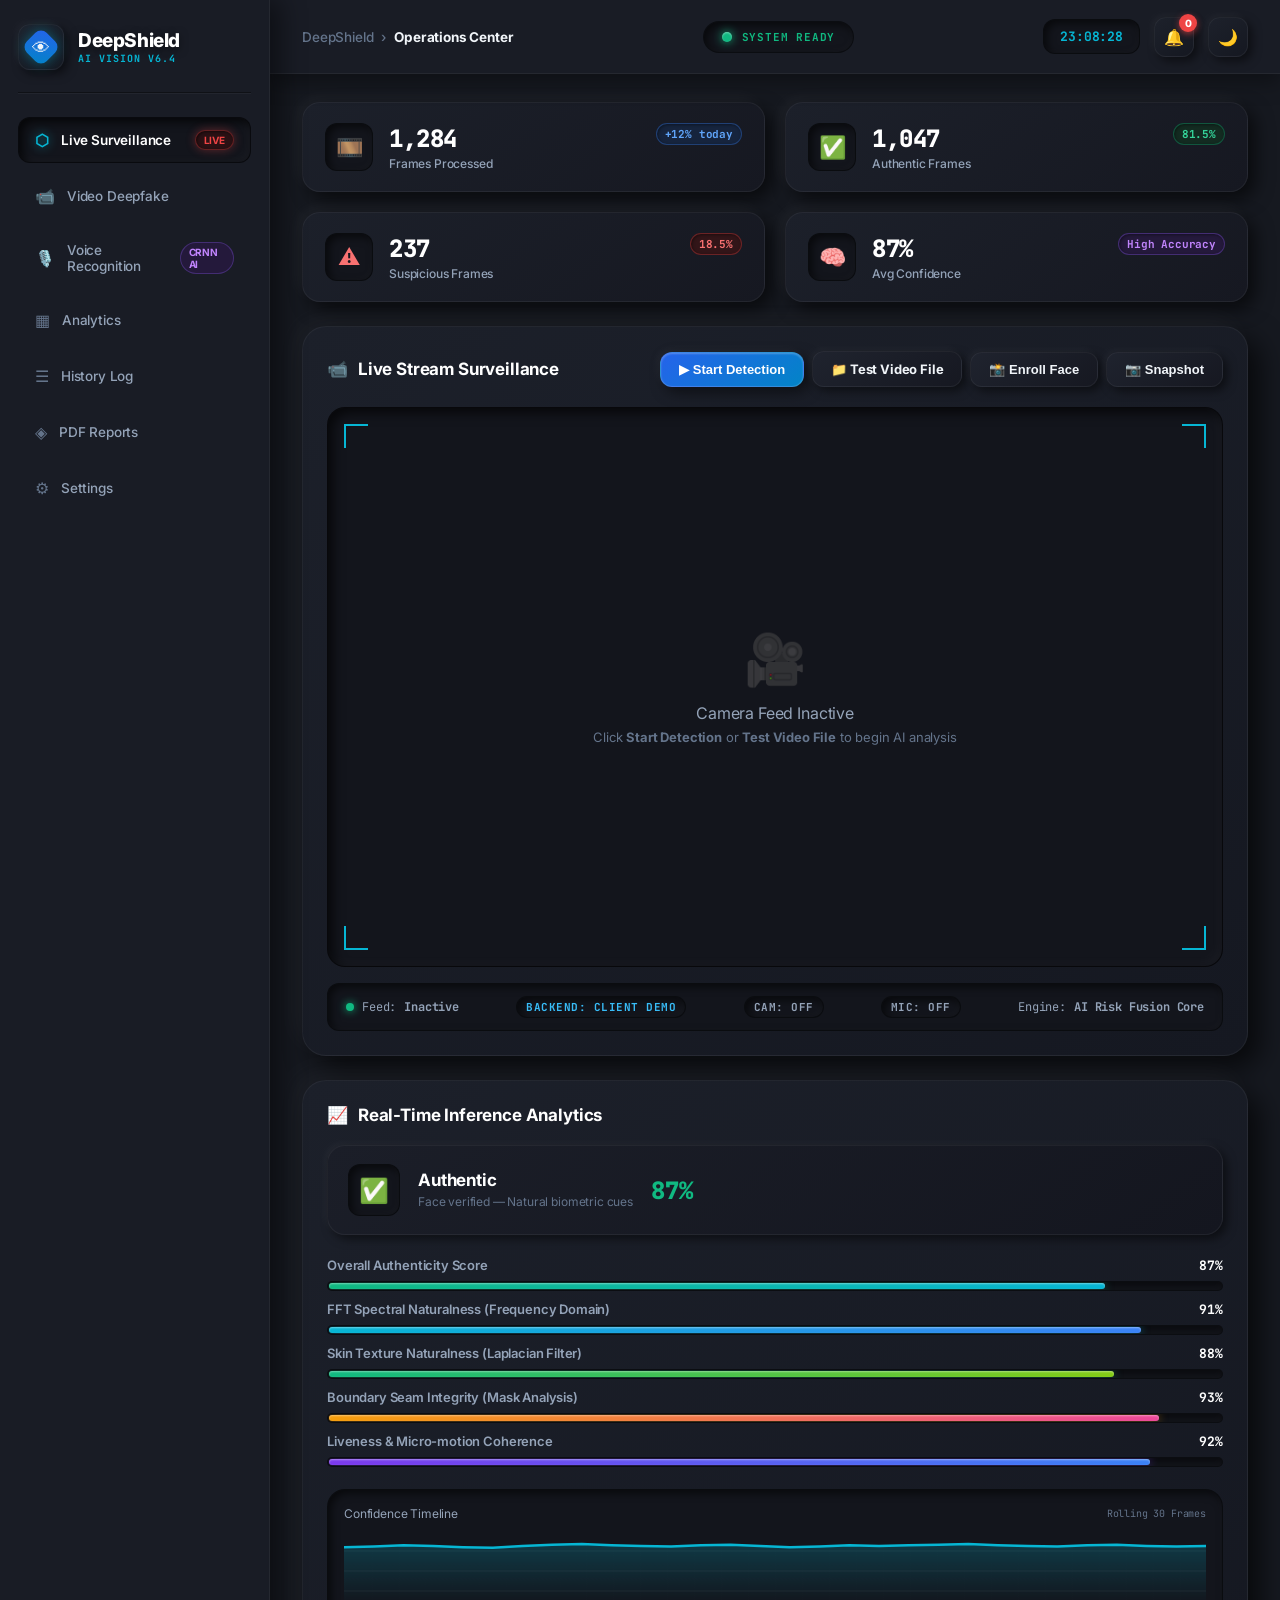
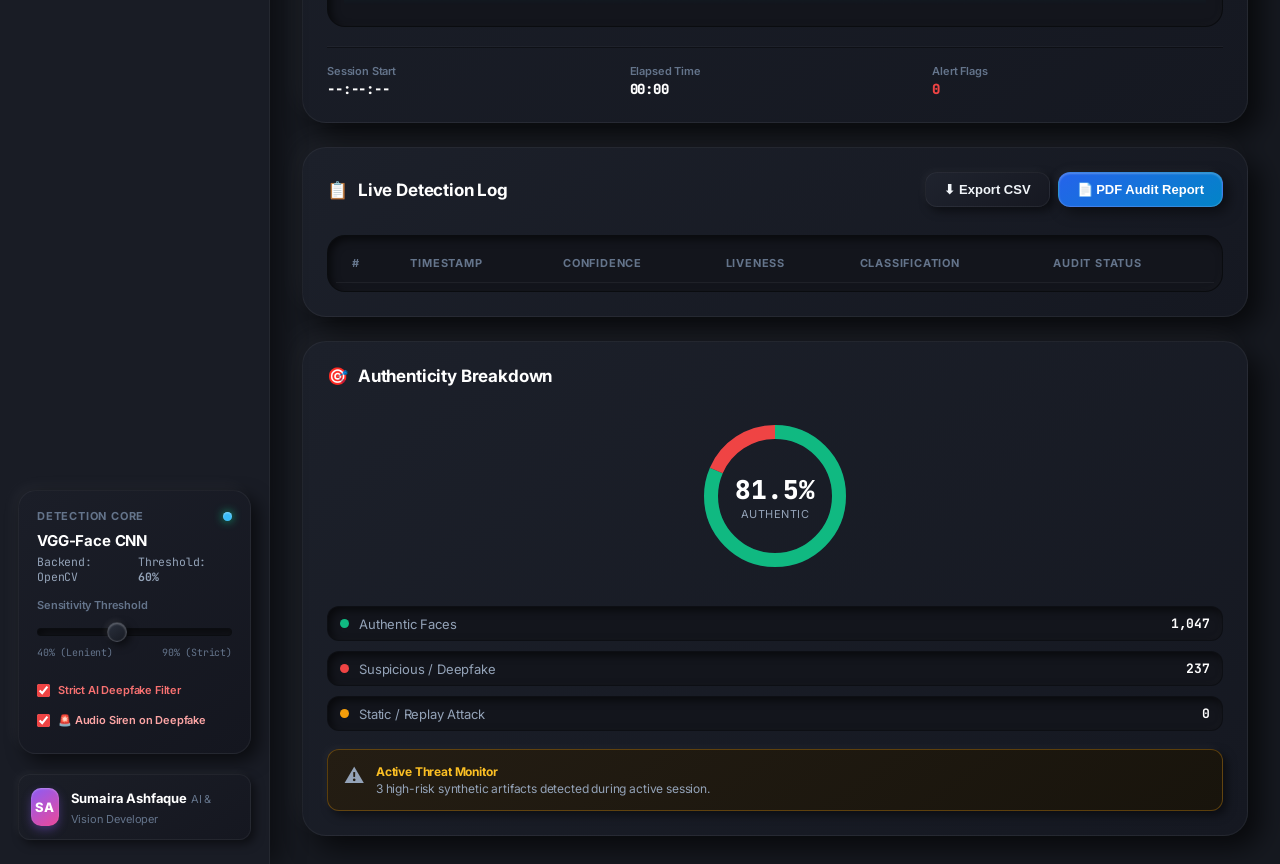
==== Real-time-Deepfake-Detection-in-video-calls-main/Frontend/index.html @ b7320578 "refactor(nav): merge section switcher bar into single unified sidebar console" ====
<!DOCTYPE html>
<html lang="en">
<head>
  <meta charset="UTF-8" />
  <meta name="viewport" content="width=device-width, initial-scale=1.0" />
  <meta name="description" content="DeepShield — Real-Time Deepfake Detection System. AI-powered face authenticity analysis during live video calls with confidence scoring, liveness verification, and instant audit logging." />
  <title>DeepShield — Real-Time Deepfake Detection</title>
  <link rel="preconnect" href="https://fonts.googleapis.com" />
  <link rel="preconnect" href="https://fonts.gstatic.com" crossorigin />
  <link href="https://fonts.googleapis.com/css2?family=Inter:wght@300;400;500;600;700;800;900&family=JetBrains+Mono:wght@400;500;600;700&display=swap" rel="stylesheet" />
  <link rel="stylesheet" href="style.css" />
</head>
<body>
  <!-- Ambient cyber background canvas -->
  <canvas id="particle-canvas"></canvas>
  <div class="scanline-overlay"></div>

  <!-- Application Shell -->
  <div class="app-shell">

    <!-- ========== SIDEBAR ========== -->
    <aside class="sidebar" id="sidebar">
      <div class="sidebar-logo">
        <div class="logo-icon-wrap">
          <div class="logo-hex"></div>
          <span class="logo-eye">👁</span>
        </div>
        <div class="logo-text">
          <span class="logo-title">DeepShield</span>
          <span class="logo-sub">AI Vision v6.4</span>
        </div>
      </div>

      <nav class="sidebar-nav">
        <a href="#" class="nav-item active" id="nav-dashboard">
          <span class="nav-icon">⬡</span>
          <span class="nav-label">Live Surveillance</span>
          <span class="nav-badge live-badge" style="margin-left: auto;">LIVE</span>
        </a>
        <a href="#" class="nav-item" id="nav-video">
          <span class="nav-icon">📹</span>
          <span class="nav-label">Video Deepfake</span>
        </a>
        <a href="#" class="nav-item" id="nav-voice">
          <span class="nav-icon">🎙️</span>
          <span class="nav-label">Voice Recognition</span>
          <span class="nav-badge badge-purple" style="margin-left: auto;">CRNN AI</span>
        </a>
        <a href="#" class="nav-item" id="nav-analytics">
          <span class="nav-icon">▦</span>
          <span class="nav-label">Analytics</span>
        </a>
        <a href="#" class="nav-item" id="nav-history">
          <span class="nav-icon">☰</span>
          <span class="nav-label">History Log</span>
        </a>
        <a href="#" class="nav-item" id="nav-reports">
          <span class="nav-icon">◈</span>
          <span class="nav-label">PDF Reports</span>
        </a>
        <a href="#" class="nav-item" id="nav-settings">
          <span class="nav-icon">⚙</span>
          <span class="nav-label">Settings</span>
        </a>
      </nav>

      <!-- Active Model Settings Card -->
      <div class="sidebar-model-card">
        <div class="model-header">
          <span class="model-label">Detection Core</span>
          <span class="model-status-dot" title="Core Operational"></span>
        </div>
        <div class="model-name">VGG-Face CNN</div>
        <div class="model-meta">
          <span>Backend: OpenCV</span>
          <span>Threshold: <strong id="threshold-display">60%</strong></span>
        </div>
        <div class="threshold-control">
          <label for="threshold-slider">Sensitivity Threshold</label>
          <input type="range" id="threshold-slider" min="40" max="90" value="60" step="1" class="slider" />
          <div class="threshold-labels">
            <span>40% (Lenient)</span>
            <span>90% (Strict)</span>
          </div>
          <div class="strict-mode-wrap" style="margin-top: 14px; padding-top: 10px; border-top: 1px solid var(--border-subtle); display: flex; flex-direction: column; gap: 8px;">
            <label style="display: flex; align-items: center; gap: 8px; font-size: 11px; cursor: pointer; color: #f87171; font-weight: 600;">
              <input type="checkbox" id="strict-mode" checked style="accent-color: #ef4444;" />
              <span>Strict AI Deepfake Filter</span>
            </label>
            <label style="display: flex; align-items: center; gap: 8px; font-size: 11px; cursor: pointer; color: #fca5a5; font-weight: 600;">
              <input type="checkbox" id="audio-alert-toggle" checked style="accent-color: #ef4444;" />
              <span>🚨 Audio Siren on Deepfake</span>
            </label>
          </div>
        </div>
      </div>

      <!-- Developer Info -->
      <div class="sidebar-footer">
        <div class="user-card">
          <div class="user-avatar">SA</div>
          <div class="user-info">
            <span class="user-name">Sumaira Ashfaque</span>
            <span class="user-role">AI & Vision Developer</span>
          </div>
        </div>
      </div>
    </aside>

    <!-- ========== MAIN CONTENT AREA ========== -->
    <main class="main-content">

      <!-- TOP NAV / HUD BAR -->
      <header class="topbar">
        <div class="topbar-left">
          <button class="topbar-menu-btn" id="sidebar-toggle" aria-label="Toggle menu">☰</button>
          <div class="breadcrumb">
            <span>DeepShield</span>
            <span class="bc-sep">›</span>
            <span class="bc-active">Operations Center</span>
          </div>
        </div>

        <div class="topbar-center">
          <div class="live-indicator" id="live-indicator">
            <span class="pulse-dot"></span>
            <span class="live-text" id="live-text">SYSTEM READY</span>
          </div>
        </div>

        <div class="topbar-right">
          <div class="topbar-clock" id="topbar-clock">--:--:--</div>
          <div class="topbar-btn" id="alert-bell" title="Active Alerts">🔔<span class="alert-count">0</span></div>
          <div class="topbar-btn" id="theme-toggle" title="Theme Selector">🌙</div>
        </div>
      </header>

      <div class="content-area">

        <!-- File Protocol Notice Banner (Visible when opened directly via file://) -->
        <div id="file-protocol-warning" class="file-protocol-warning" style="display: none;">
          <div class="file-warning-content">
            <span class="file-warning-icon">⚠️</span>
            <div class="file-warning-text">
              <strong>Local File Mode Detected:</strong> Browsers block Camera and Microphone permissions on <code>file://</code> URLs.
              Please switch to the local server URL:
            </div>
          </div>
          <a href="http://localhost:8050" class="file-warning-btn">🚀 Open http://localhost:8050</a>
        </div>

        <div id="unified-surveillance-section" class="surveillance-section-container">
        <!-- ===== STAT METRIC TILES ===== -->
        <div class="stats-row">

          <div class="stat-card">
            <div class="stat-icon stat-blue">🎞️</div>
            <div class="stat-body">
              <span class="stat-value" id="sv-frames">1,284</span>
              <span class="stat-label">Frames Processed</span>
            </div>
            <div class="stat-badge badge-blue">+12% today</div>
          </div>
          <div class="stat-card">
            <div class="stat-icon stat-green">✅</div>
            <div class="stat-body">
              <span class="stat-value" id="sv-auth">1,047</span>
              <span class="stat-label">Authentic Frames</span>
            </div>
            <div class="stat-badge badge-green">81.5%</div>
          </div>
          <div class="stat-card">
            <div class="stat-icon stat-red">⚠️</div>
            <div class="stat-body">
              <span class="stat-value" id="sv-sus">237</span>
              <span class="stat-label">Suspicious Frames</span>
            </div>
            <div class="stat-badge badge-red">18.5%</div>
          </div>
          <div class="stat-card">
            <div class="stat-icon stat-purple">🧠</div>
            <div class="stat-body">
              <span class="stat-value" id="sv-conf">87%</span>
              <span class="stat-label">Avg Confidence</span>
            </div>
            <div class="stat-badge badge-purple">High Accuracy</div>
          </div>
        </div>

        <!-- ===== VIDEO FEED & LIVE ANALYTICS ===== -->
        <div class="main-panel-row">

          <!-- VIDEO FEED PANEL -->
          <div class="glass-panel video-panel">
            <div class="panel-header">
              <div class="panel-title">
                <span class="panel-title-icon">📹</span>
                Live Stream Surveillance
              </div>
              <div class="panel-actions">
                <button class="panel-btn" id="toggle-detection">▶ Start Detection</button>
                <label class="panel-btn panel-btn-outline" for="video-file-input" style="cursor: pointer;" title="Upload and test an AI deepfake video file">
                  📁 Test Video File
                </label>
                <input type="file" id="video-file-input" accept="video/*" style="display: none;" />
                <button class="panel-btn panel-btn-outline" id="enroll-btn" title="Enroll your face as authorized reference">📸 Enroll Face</button>
                <button class="panel-btn panel-btn-outline" id="snapshot-btn">📷 Snapshot</button>
              </div>
            </div>

            <!-- PROMINENT RED CAUTION / RED ALERT BANNER -->
            <div class="red-alert-banner" id="red-alert-banner" style="display: none;">
              <div class="red-alert-siren">🚨</div>
              <div class="red-alert-body">
                <div class="red-alert-title">RED CAUTION: AI DEEPFAKE VIDEO DETECTED!</div>
                <div class="red-alert-desc" id="red-alert-desc">Synthetic manipulation artifacts confirmed. Facial stream flagged as high-risk deepfake.</div>
              </div>
              <div class="red-alert-badge">CRITICAL THREAT</div>
            </div>

            <!-- Video & Target Overlays -->
            <div class="video-wrapper" id="video-wrapper">
              <div class="video-placeholder" id="video-placeholder">
                <div class="video-idle-icon">🎥</div>
                <p>Camera Feed Inactive</p>
                <p class="video-idle-sub">Click <strong>Start Detection</strong> or <strong>Test Video File</strong> to begin AI analysis</p>
              </div>

              <video id="webcam-video" autoplay muted playsinline style="display:none;"></video>
              <canvas id="overlay-canvas" style="display:none;"></canvas>

              <!-- Red Alert Watermark in Video Feed -->
              <div class="hud-red-alert-tag" id="hud-red-alert-tag" style="display: none;">
                <span>🚨 RED CAUTION: DEEPFAKE VIDEO PLAYING</span>
              </div>

              <!-- Cyberpunk HUD Target Brackets -->
              <div class="hud-corner hud-tl"></div>
              <div class="hud-corner hud-tr"></div>
              <div class="hud-corner hud-bl"></div>
              <div class="hud-corner hud-br"></div>

              <!-- HUD Overlay Badge -->
              <div class="hud-info" id="hud-info" style="display:none;">
                <span id="hud-label" class="hud-label-text hud-authentic">✓ AUTHENTIC</span>
                <span id="hud-confidence" class="hud-conf">87%</span>
              </div>

              <!-- Animated Scanline -->
              <div class="hud-scan-line" id="scan-line" style="display:none;"></div>
            </div>

            <!-- Video Metadata Bar -->
            <div class="video-meta">
              <span class="vm-item"><span class="vm-dot green"></span>Feed: <strong id="feed-status">Inactive</strong></span>
              <span class="vm-item"><strong id="backend-status-indicator" style="color: #10b981;">BACKEND: READY</strong></span>
              <span class="vm-item"><strong id="cam-status-indicator" style="color: #94a3b8;">CAM: OFF</strong></span>
              <span class="vm-item"><strong id="mic-status-indicator" style="color: #94a3b8;">MIC: OFF</strong></span>
              <span class="vm-item">Engine: <strong>AI Risk Fusion Core</strong></span>
            </div>

          </div>

          <!-- ANALYTICS PANEL -->
          <div class="glass-panel analytics-panel">
            <div class="panel-header">
              <div class="panel-title">
                <span class="panel-title-icon">📈</span>
                Real-Time Inference Analytics
              </div>
            </div>

            <!-- Status Banner -->
            <div class="status-display" id="status-display">
              <div class="status-icon-wrap authentic-bg" id="status-icon-wrap">
                <span id="status-icon">✅</span>
              </div>
              <div class="status-info">
                <span class="status-label" id="status-label">Authentic</span>
                <span class="status-sub" id="status-sub">Face verified — Natural biometric cues</span>
              </div>
              <div class="status-conf" id="status-conf">87%</div>
            </div>

            <!-- Multi-Cue Metric Progress Bars -->
            <div class="confidence-section">
              <div class="conf-row">
                <span>Overall Authenticity Score</span>
                <span class="conf-val" id="conf-val">87%</span>
              </div>
              <div class="conf-bar-wrap">
                <div class="conf-bar" id="conf-bar" style="width: 87%"></div>
              </div>

              <div class="conf-row" style="margin-top: 10px">
                <span>FFT Spectral Naturalness (Frequency Domain)</span>
                <span class="conf-val" id="fft-val">91%</span>
              </div>
              <div class="conf-bar-wrap">
                <div class="conf-bar fft-bar" id="fft-bar" style="width: 91%"></div>
              </div>

              <div class="conf-row" style="margin-top: 10px">
                <span>Skin Texture Naturalness (Laplacian Filter)</span>
                <span class="conf-val" id="texture-val">88%</span>
              </div>
              <div class="conf-bar-wrap">
                <div class="conf-bar texture-bar" id="texture-bar" style="width: 88%"></div>
              </div>

              <div class="conf-row" style="margin-top: 10px">
                <span>Boundary Seam Integrity (Mask Analysis)</span>
                <span class="conf-val" id="seam-val">93%</span>
              </div>
              <div class="conf-bar-wrap">
                <div class="conf-bar seam-bar" id="seam-bar" style="width: 93%"></div>
              </div>

              <div class="conf-row" style="margin-top: 10px">
                <span>Liveness & Micro-motion Coherence</span>
                <span class="conf-val" id="liveness-val">92%</span>
              </div>
              <div class="conf-bar-wrap">
                <div class="conf-bar liveness-bar" id="liveness-bar" style="width: 92%"></div>
              </div>
            </div>

            <!-- Real-time Line Graph -->
            <div class="mini-chart-section">
              <div class="mini-chart-header">
                <span>Confidence Timeline</span>
                <span class="mini-tag">Rolling 30 Frames</span>
              </div>
              <canvas id="mini-chart" height="75"></canvas>
            </div>

            <!-- Session Indicators -->
            <div class="session-info">
              <div class="si-item">
                <span class="si-label">Session Start</span>
                <span class="si-val" id="session-start">--:--:--</span>
              </div>
              <div class="si-item">
                <span class="si-label">Elapsed Time</span>
                <span class="si-val" id="session-dur">00:00</span>
              </div>
              <div class="si-item">
                <span class="si-label">Alert Flags</span>
                <span class="si-val alert-val" id="session-alerts">0</span>
              </div>
            </div>
          </div>

        </div>

        <!-- ===== BOTTOM LOG & DISTRIBUTION ROW ===== -->
        <div class="bottom-row">

          <!-- DETECTION LOG TABLE -->
          <div class="glass-panel log-panel">
            <div class="panel-header">
              <div class="panel-title">
                <span class="panel-title-icon">📋</span>
                Live Detection Log
              </div>
              <div class="panel-actions">
                <button class="panel-btn panel-btn-outline" id="export-csv">⬇ Export CSV</button>
                <button class="panel-btn" id="gen-report">📄 PDF Audit Report</button>
              </div>
            </div>
            <div class="log-table-wrap">
              <table class="log-table" id="log-table">
                <thead>
                  <tr>
                    <th>#</th>
                    <th>Timestamp</th>
                    <th>Confidence</th>
                    <th>Liveness</th>
                    <th>Classification</th>
                    <th>Audit Status</th>
                  </tr>
                </thead>
                <tbody id="log-tbody">
                  <!-- Populated by script.js -->
                </tbody>
              </table>
            </div>
          </div>

          <!-- DISTRIBUTION / DONUT PANEL -->
          <div class="glass-panel dist-panel">
            <div class="panel-header">
              <div class="panel-title">
                <span class="panel-title-icon">🎯</span>
                Authenticity Breakdown
              </div>
            </div>
            <div class="donut-wrap">
              <canvas id="donut-chart" width="180" height="180"></canvas>
              <div class="donut-center-text">
                <span class="donut-pct" id="donut-pct">81%</span>
                <span class="donut-label">Authentic</span>
              </div>
            </div>
            <div class="dist-legend">
              <div class="dist-item">
                <span class="dist-dot" style="background: #10b981"></span>
                <span>Authentic Faces</span>
                <span class="dist-count" id="dist-auth">1,047</span>
              </div>
              <div class="dist-item">
                <span class="dist-dot" style="background: #ef4444"></span>
                <span>Suspicious / Deepfake</span>
                <span class="dist-count" id="dist-sus">237</span>
              </div>
              <div class="dist-item">
                <span class="dist-dot" style="background: #f59e0b"></span>
                <span>Static / Replay Attack</span>
                <span class="dist-count" id="dist-static">0</span>
              </div>
            </div>
            <div class="alert-callout" id="alert-callout">
              <span class="alert-callout-icon">⚠️</span>
              <div>
                <strong>Active Threat Monitor</strong>
                <span id="alert-callout-text">3 high-risk synthetic artifacts detected during active session.</span>
              </div>
            </div>
          </div>

        </div>

        </div> <!-- End #unified-surveillance-section -->

        <!-- ===== SECTION 2: DEDICATED VIDEO RECOGNITION STUDIO ===== -->
        <div class="video-section-container" id="video-recognition-section" style="display: none;">
          <div class="voice-hero-banner" style="border-color: rgba(6, 182, 212, 0.35); background: linear-gradient(135deg, rgba(8, 47, 73, 0.7) 0%, rgba(15, 23, 42, 0.8) 100%);">
            <div class="voice-hero-content">
              <div class="voice-badge" style="color: #38bdf8;">📹 COMPUTER VISION FORENSICS</div>
              <h2>Video Recognition & Visual Deepfake Analysis</h2>
              <p>Multi-cue visual forensics combining 2D Fast Fourier Transform (FFT) spectral roll-off, Laplacian skin micro-texture gradient analysis, and facial boundary seam detection.</p>
            </div>
            <div class="voice-model-badge" style="border-color: rgba(6, 182, 212, 0.4); background: rgba(6, 182, 212, 0.1);">
              <span style="color: #94a3b8;">Forensics Engine</span>
              <strong style="color: #38bdf8;">Multi-Cue CV Core Active</strong>
            </div>
          </div>

          <div class="voice-grid-row">
            <!-- Video Panel 1: Live Video / Camera Forensic Scanner -->
            <div class="glass-panel voice-panel">
              <div class="panel-header">
                <div class="panel-title">
                  <span class="panel-title-icon">👁️</span>
                  Live Video Forensics & Facial Biometrics
                </div>
                <div class="panel-actions">
                  <button class="panel-btn" id="vr-toggle-btn">▶ Start Video Scanner</button>
                </div>
              </div>

              <!-- Dedicated Video Player Frame -->
              <div class="video-wrapper" id="vr-video-wrapper" style="height: 280px; margin-bottom: 16px;">
                <div class="video-placeholder" id="vr-placeholder">
                  <div class="video-idle-icon">📹</div>
                  <p>Video Forensics Scanner Standby</p>
                  <p class="video-idle-sub">Click <strong>Start Video Scanner</strong> or choose a preset below</p>
                </div>
                <video id="vr-video" autoplay muted playsinline style="display:none;"></video>
                <canvas id="vr-canvas" style="display:none;"></canvas>
                <div class="hud-red-alert-tag" id="vr-red-alert-tag" style="display: none;">
                  <span>🚨 RED CAUTION: DEEPFAKE VIDEO CONFIRMED</span>
                </div>
                <div class="hud-corner hud-tl"></div>
                <div class="hud-corner hud-tr"></div>
                <div class="hud-corner hud-bl"></div>
                <div class="hud-corner hud-br"></div>
              </div>

              <!-- Video Threat Verdict Banner -->
              <div class="voice-verdict-card" id="vr-verdict-card">
                <div class="voice-verdict-icon" id="vr-verdict-icon">👁️</div>
                <div class="voice-verdict-body">
                  <div class="voice-verdict-title" id="vr-verdict-title">Forensic Engine Ready</div>
                  <div class="voice-verdict-desc" id="vr-verdict-desc">Analyzing 2D FFT spectral roll-off, facial skin pores, and boundary seams.</div>
                </div>
                <div class="voice-score-pill" id="vr-score-pill">--% AUTHENTIC</div>
              </div>

              <!-- Live Video Forensics Metrics Matrix -->
              <div class="voice-metrics-grid">
                <div class="vm-card">
                  <div class="vm-card-title">2D FFT Spectral Integrity</div>
                  <div class="vm-card-val" id="vr-m-fft">Standby</div>
                  <div class="vm-card-bar"><div class="vm-bar-inner" id="vrb-fft" style="width: 50%; background: linear-gradient(90deg, #3b82f6, #06b6d4);"></div></div>
                </div>
                <div class="vm-card">
                  <div class="vm-card-title">Skin Texture (Laplacian)</div>
                  <div class="vm-card-val" id="vr-m-skin">Standby</div>
                  <div class="vm-card-bar"><div class="vm-bar-inner" id="vrb-skin" style="width: 50%; background: linear-gradient(90deg, #10b981, #06b6d4);"></div></div>
                </div>
                <div class="vm-card">
                  <div class="vm-card-title">Boundary Seam Disparity</div>
                  <div class="vm-card-val" id="vr-m-seam">Standby</div>
                  <div class="vm-card-bar"><div class="vm-bar-inner" id="vrb-seam" style="width: 50%; background: linear-gradient(90deg, #f59e0b, #ef4444);"></div></div>
                </div>
                <div class="vm-card">
                  <div class="vm-card-title">Micro-Motion Liveness</div>
                  <div class="vm-card-val" id="vr-m-live">Standby</div>
                  <div class="vm-card-bar"><div class="vm-bar-inner" id="vrb-live" style="width: 50%; background: linear-gradient(90deg, #8b5cf6, #3b82f6);"></div></div>
                </div>
              </div>
            </div>

            <!-- Video Panel 2: Video File Deepfake Inspector & Presets -->
            <div class="glass-panel voice-panel">
              <div class="panel-header">
                <div class="panel-title">
                  <span class="panel-title-icon">🎬</span>
                  Video File Deepfake Recognition
                </div>
              </div>

              <div class="voice-upload-zone" id="vr-drop-zone">
                <div class="voice-upload-icon">🎥</div>
                <div class="voice-upload-text">Upload video file for multi-cue deepfake inspection</div>
                <div class="voice-upload-sub">Supports MP4, WebM, AVI, MOV up to 100MB</div>
                <label class="panel-btn" for="vr-file-input" style="cursor: pointer; margin-top: 14px;">
                  📂 Choose Video File
                </label>
                <input type="file" id="vr-file-input" accept="video/*" style="display: none;" />
              </div>

              <!-- Quick Video Test Presets -->
              <div class="voice-preset-row">
                <span class="preset-label">Forensic Presets:</span>
                <button class="preset-btn preset-real" id="preset-real-video">✓ Authentic Human Video</button>
                <button class="preset-btn preset-fake" id="preset-fake-video">🚨 Face-Swap Deepfake</button>
                <button class="preset-btn preset-amber" id="preset-replay-video">⚠️ Photo Replay Attack</button>
              </div>

              <!-- Video File Result Card -->
              <div class="voice-file-result" id="vr-file-result" style="display: none;">
                <div class="vfr-header">
                  <span id="vr-res-filename">video_test.mp4</span>
                  <span class="vfr-badge" id="vr-res-badge">ANALYSIS VERIFIED</span>
                </div>
                <div class="vfr-body">
                  <div class="vfr-metric-row">
                    <span>Forensic Classification:</span>
                    <strong id="vr-res-label">Authentic Natural Face</strong>
                  </div>
                  <div class="vfr-metric-row">
                    <span>Biometric Authenticity:</span>
                    <strong id="vr-res-auth" style="color: #10b981;">91.4%</strong>
                  </div>
                  <div class="vfr-metric-row">
                    <span>Synthetic Threat Risk:</span>
                    <strong id="vr-res-risk" style="color: #ef4444;">8.6%</strong>
                  </div>
                </div>
                <div class="vfr-reasons" id="vr-res-reasons" style="margin-top: 10px; font-size: 11px; color: #94a3b8; line-height: 1.5;"></div>
              </div>
            </div>
          </div>
        </div>

        <!-- ===== SECTION 3: DEDICATED VOICE RECOGNITION STUDIO ===== -->
        <div class="voice-section-container" id="voice-recognition-section" style="display: none;">
          <div class="voice-hero-banner">
            <div class="voice-hero-content">
              <div class="voice-badge">🎙️ NEURAL AUDIO FORENSICS</div>
              <h2>Voice Recognition & Audio Deepfake Analysis</h2>
              <p>Powered by trained ResNet18 + Bi-GRU + Attention Pooling neural network (best_model10.pth) trained on ASVspoof speech fraud datasets.</p>
            </div>
            <div class="voice-model-badge">
              <span>CRNN Architecture</span>
              <strong>Active & Loaded</strong>
            </div>
          </div>

          <div class="voice-grid-row">
            <!-- Voice Panel 1: Live Voice / Mic Authenticity Scanner -->
            <div class="glass-panel voice-panel">
              <div class="panel-header">
                <div class="panel-title">
                  <span class="panel-title-icon">🔊</span>
                  Live Microphone Voice Authenticity
                </div>
                <div class="panel-actions">
                  <button class="panel-btn" id="voice-mic-toggle">🎙️ Start Voice Analysis</button>
                </div>
              </div>

              <!-- Audio Waveform / Spectrum Visualizer -->
              <div class="voice-visualizer-wrap">
                <canvas id="voice-spectrum-canvas" width="600" height="140"></canvas>
                <div class="voice-spectrum-overlay">
                  <span id="voice-mic-status">Mic Inactive — Press Start Voice Analysis</span>
                </div>
              </div>

              <!-- Live Voice Threat Verdict Banner -->
              <div class="voice-verdict-card" id="voice-verdict-card">
                <div class="voice-verdict-icon" id="voice-verdict-icon">🎙️</div>
                <div class="voice-verdict-body">
                  <div class="voice-verdict-title" id="voice-verdict-title">Voice Analysis Standby</div>
                  <div class="voice-verdict-desc" id="voice-verdict-desc">Speak into microphone to verify vocal micro-tremors and acoustic authenticity.</div>
                </div>
                <div class="voice-score-pill" id="voice-score-pill">--% AUTHENTIC</div>
              </div>

              <!-- Live Acoustic Forensic Metrics -->
              <div class="voice-metrics-grid">
                <div class="vm-card">
                  <div class="vm-card-title">Spectral Consistency</div>
                  <div class="vm-card-val" id="vm-spectral">Standby</div>
                  <div class="vm-card-bar"><div class="vm-bar-inner" id="vmb-spectral" style="width: 50%"></div></div>
                </div>
                <div class="vm-card">
                  <div class="vm-card-title">Pitch Micro-Tremor</div>
                  <div class="vm-card-val" id="vm-pitch">Standby</div>
                  <div class="vm-card-bar"><div class="vm-bar-inner" id="vmb-pitch" style="width: 50%"></div></div>
                </div>
                <div class="vm-card">
                  <div class="vm-card-title">Vocoder Phase Coherence</div>
                  <div class="vm-card-val" id="vm-phase">Standby</div>
                  <div class="vm-card-bar"><div class="vm-bar-inner" id="vmb-phase" style="width: 50%"></div></div>
                </div>
                <div class="vm-card">
                  <div class="vm-card-title">Bi-GRU Temporal Flow</div>
                  <div class="vm-card-val" id="vm-gru">Standby</div>
                  <div class="vm-card-bar"><div class="vm-bar-inner" id="vmb-gru" style="width: 50%"></div></div>
                </div>
              </div>
            </div>

            <!-- Voice Panel 2: Audio File Upload & Forensic Inspection -->
            <div class="glass-panel voice-panel">
              <div class="panel-header">
                <div class="panel-title">
                  <span class="panel-title-icon">📁</span>
                  Voice File Deepfake Recognition
                </div>
              </div>

              <div class="voice-upload-zone" id="voice-drop-zone">
                <div class="voice-upload-icon">🎧</div>
                <div class="voice-upload-text">Upload audio file for neural deepfake inspection</div>
                <div class="voice-upload-sub">Supports WAV, MP3, M4A, OGG, WebM up to 50MB</div>
                <label class="panel-btn" for="voice-file-input" style="cursor: pointer; margin-top: 14px;">
                  📂 Choose Audio File
                </label>
                <input type="file" id="voice-file-input" accept="audio/*" style="display: none;" />
              </div>

              <!-- Sample Testing Presets -->
              <div class="voice-preset-row">
                <span class="preset-label">Quick Test Presets:</span>
                <button class="preset-btn preset-real" id="preset-real-audio">✓ Test Authentic Speech</button>
                <button class="preset-btn preset-fake" id="preset-fake-audio">🚨 Test AI Cloned Speech</button>
              </div>

              <!-- File Prediction Result Card -->
              <div class="voice-file-result" id="voice-file-result" style="display: none;">
                <div class="vfr-header">
                  <span id="vfr-filename">sample.wav</span>
                  <span class="vfr-badge" id="vfr-badge">ANALYSIS COMPLETE</span>
                </div>
                <div class="vfr-body">
                  <div class="vfr-metric-row">
                    <span>Neural Classification:</span>
                    <strong id="vfr-label">Real Human Voice</strong>
                  </div>
                  <div class="vfr-metric-row">
                    <span>Authenticity Confidence:</span>
                    <strong id="vfr-confidence" style="color: #10b981;">94.2%</strong>
                  </div>
                  <div class="vfr-metric-row">
                    <span>Synthetic Threat Risk:</span>
                    <strong id="vfr-threat" style="color: #ef4444;">5.8%</strong>
                  </div>
                </div>
                <div class="vfr-reasons" id="vfr-reasons" style="margin-top: 10px; font-size: 11px; color: #94a3b8; line-height: 1.5;"></div>
              </div>
            </div>
          </div>
        </div> <!-- End #voice-recognition-section -->

        <!-- ===== SECTION 4: DEDICATED ANALYTICS & TELEMETRY HUB ===== -->
        <div class="analytics-section-container" id="analytics-section" style="display: none; flex-direction: column; gap: 24px;">
          <div class="voice-hero-banner" style="border-color: rgba(99, 102, 241, 0.35); background: linear-gradient(145deg, #1b1c2e, #141524);">
            <div class="voice-hero-content">
              <div class="voice-badge" style="color: #a5b4fc;">▦ FORENSIC TELEMETRY & THREAT INTELLIGENCE</div>
              <h2>Multi-Modal Inference Analytics & Telemetry Center</h2>
              <p>Continuous evaluation of spatial-frequency anomalies, temporal phase coherence, vocal pitch tremors, and aggregate biometric risk across surveillance sessions.</p>
            </div>
            <div class="voice-model-badge" style="border-color: rgba(99, 102, 241, 0.4); background: rgba(99, 102, 241, 0.1);">
              <span style="color: #94a3b8;">Threat Interceptor</span>
              <strong style="color: #818cf8;">Telemetry Engine Online</strong>
            </div>
          </div>

          <div class="stats-row">
            <div class="stat-card">
              <div class="stat-icon stat-blue">⚡</div>
              <div class="stat-body">
                <span class="stat-value" id="an-latency">11.8 ms</span>
                <span class="stat-label">Inference Latency</span>
              </div>
              <div class="stat-badge badge-blue">Real-Time</div>
            </div>
            <div class="stat-card">
              <div class="stat-icon stat-green">🎯</div>
              <div class="stat-body">
                <span class="stat-value" id="an-accuracy">96.7%</span>
                <span class="stat-label">Neural Precision</span>
              </div>
              <div class="stat-badge badge-green">Trained Core</div>
            </div>
            <div class="stat-card">
              <div class="stat-icon stat-red">🛡️</div>
              <div class="stat-body">
                <span class="stat-value" id="an-blocked">18</span>
                <span class="stat-label">Deepfakes Intercepted</span>
              </div>
              <div class="stat-badge badge-red">Protected</div>
            </div>
            <div class="stat-card">
              <div class="stat-icon stat-purple">📶</div>
              <div class="stat-body">
                <span class="stat-value" id="an-fps">1.4 FPS</span>
                <span class="stat-label">Stream Sample Rate</span>
              </div>
              <div class="stat-badge badge-purple">Optimal</div>
            </div>
          </div>

          <div class="main-panel-row">
            <div class="glass-panel">
              <div class="panel-header">
                <div class="panel-title">
                  <span class="panel-title-icon">📈</span>
                  Authenticity & Risk Confidence Trajectory (Timeline)
                </div>
                <div class="panel-actions">
                  <span class="vfr-badge" style="background: rgba(16, 185, 129, 0.15); color: #10b981; border: 1px solid rgba(16, 185, 129, 0.3);">LIVE HUD STREAM</span>
                </div>
              </div>
              <div style="background: var(--neu-surface-inset); box-shadow: var(--neu-shadow-inset); border-radius: var(--radius-md); padding: 18px; border: 1px solid rgba(0,0,0,0.5);">
                <canvas id="analytics-full-chart" width="700" height="230" style="width: 100%; height: 230px; display: block;"></canvas>
              </div>
              <div style="display: flex; justify-content: space-between; margin-top: 14px; font-size: 11px; color: var(--text-muted); font-family: var(--font-mono);">
                <span>◄ Historical Frames (Rolling Window)</span>
                <span style="color: #ef4444; font-weight: 700;">Alert Threshold: 60%</span>
                <span>Active Live Feed ►</span>
              </div>
            </div>

            <div class="glass-panel">
              <div class="panel-header">
                <div class="panel-title">
                  <span class="panel-title-icon">🎯</span>
                  Multi-Cue Forensic Detection Breakdown
                </div>
              </div>
              <div style="display: flex; flex-direction: column; gap: 14px;">
                <div class="vm-card">
                  <div style="display: flex; justify-content: space-between; font-size: 12px; margin-bottom: 6px;">
                    <span style="color: #cbd5e1;">2D-FFT High-Frequency Residuals</span>
                    <strong style="color: #38bdf8;">Spectral Roll-off</strong>
                  </div>
                  <div class="vm-card-bar"><div class="vm-bar-inner" style="width: 82%; background: linear-gradient(90deg, #06b6d4, #3b82f6);"></div></div>
                </div>
                <div class="vm-card">
                  <div style="display: flex; justify-content: space-between; font-size: 12px; margin-bottom: 6px;">
                    <span style="color: #cbd5e1;">Laplacian Facial Skin-Texture Pores</span>
                    <strong style="color: #10b981;">Biological Gradient</strong>
                  </div>
                  <div class="vm-card-bar"><div class="vm-bar-inner" style="width: 74%; background: linear-gradient(90deg, #10b981, #06b6d4);"></div></div>
                </div>
                <div class="vm-card">
                  <div style="display: flex; justify-content: space-between; font-size: 12px; margin-bottom: 6px;">
                    <span style="color: #cbd5e1;">YCrCb Boundary Mask Seam Disparity</span>
                    <strong style="color: #f59e0b;">Edge Blend Check</strong>
                  </div>
                  <div class="vm-card-bar"><div class="vm-bar-inner" style="width: 61%; background: linear-gradient(90deg, #f59e0b, #ef4444);"></div></div>
                </div>
                <div class="vm-card">
                  <div style="display: flex; justify-content: space-between; font-size: 12px; margin-bottom: 6px;">
                    <span style="color: #cbd5e1;">CRNN With Attention Pitch Micro-Tremor</span>
                    <strong style="color: #a78bfa;">Acoustic Phase Model</strong>
                  </div>
                  <div class="vm-card-bar"><div class="vm-bar-inner" style="width: 89%; background: linear-gradient(90deg, #8b5cf6, #ec4899);"></div></div>
                </div>
              </div>
            </div>
          </div>
        </div>

        <!-- ===== SECTION 5: DEDICATED HISTORY LOG VIEW ===== -->
        <div class="history-section-container" id="history-section" style="display: none; flex-direction: column; gap: 24px;">
          <div class="voice-hero-banner" style="border-color: rgba(6, 182, 212, 0.35); background: linear-gradient(145deg, #13222d, #121921);">
            <div class="voice-hero-content">
              <div class="voice-badge" style="color: #38bdf8;">☰ FORENSIC AUDIT TRAIL</div>
              <h2>Inspection Audit Trail & Event Registry</h2>
              <p>Searchable forensic audit ledger registering all frame evaluations, facial confidence scores, liveness verification, and flagged deepfake anomalies.</p>
            </div>
            <div class="voice-model-badge" style="border-color: rgba(6, 182, 212, 0.4); background: rgba(6, 182, 212, 0.1);">
              <span style="color: #94a3b8;">Registry Mode</span>
              <strong style="color: #38bdf8;">Tamper-Resistant</strong>
            </div>
          </div>

          <div class="glass-panel">
            <div style="display: flex; align-items: center; justify-content: space-between; flex-wrap: wrap; gap: 14px; margin-bottom: 18px;">
              <div style="display: flex; align-items: center; gap: 10px; flex-grow: 1; max-width: 440px;">
                <input type="text" id="history-search-input" placeholder="🔍 Filter by frame #, timestamp, verdict..." style="width: 100%; background: var(--neu-surface-inset); box-shadow: var(--neu-shadow-inset-sm); border: 1px solid rgba(0,0,0,0.45); border-radius: var(--radius-sm); padding: 10px 16px; color: #fff; font-size: 13px; outline: none; font-family: var(--font-main);" />
              </div>
              <div style="display: flex; align-items: center; gap: 10px;">
                <button class="preset-btn preset-real" id="filter-all-logs" style="padding: 8px 14px;">All Events</button>
                <button class="preset-btn" id="filter-auth-logs" style="background: rgba(16, 185, 129, 0.15); color: #10b981; border-color: rgba(16, 185, 129, 0.3); padding: 8px 14px;">✓ Passed</button>
                <button class="preset-btn preset-fake" id="filter-sus-logs" style="padding: 8px 14px;">🚨 Flagged</button>
                <button class="panel-btn" id="history-export-btn" style="padding: 8px 16px; font-size: 12px;">⬇ Export CSV</button>
                <button class="panel-btn panel-btn-outline" id="history-clear-btn" style="padding: 8px 16px; font-size: 12px;">🗑️ Clear</button>
              </div>
            </div>

            <div class="log-table-wrap">
              <table class="log-table" id="full-history-table">
                <thead>
                  <tr>
                    <th>Frame #</th>
                    <th>Timestamp</th>
                    <th>Authenticity Confidence</th>
                    <th>Liveness Score</th>
                    <th>Forensic Label</th>
                    <th>Audit Status</th>
                  </tr>
                </thead>
                <tbody id="history-full-tbody">
                  <!-- Dynamically populated -->
                </tbody>
              </table>
            </div>
          </div>
        </div>

        <!-- ===== SECTION 6: DEDICATED PDF & FORENSIC REPORTS STUDIO ===== -->
        <div class="reports-section-container" id="reports-section" style="display: none; flex-direction: column; gap: 24px;">
          <div class="voice-hero-banner" style="border-color: rgba(16, 185, 129, 0.35); background: linear-gradient(145deg, #132620, #111e19);">
            <div class="voice-hero-content">
              <div class="voice-badge" style="color: #34d399;">◈ AUDIT COMPLIANCE & CERTIFICATES</div>
              <h2>Forensic Audit & PDF Report Generator</h2>
              <p>Compile verifiable executive audit certificates and legal PDF documentation containing cryptographic hashes, multi-modal signal analysis, and threat conclusions.</p>
            </div>
            <div class="voice-model-badge" style="border-color: rgba(16, 185, 129, 0.4); background: rgba(16, 185, 129, 0.1);">
              <span style="color: #94a3b8;">Certification</span>
              <strong style="color: #34d399;">ISO/IEC Compliant</strong>
            </div>
          </div>

          <div style="display: grid; grid-template-columns: 360px 1fr; gap: 24px;">
            <div class="glass-panel" style="gap: 16px;">
              <div class="panel-title">
                <span class="panel-title-icon">⚙️</span>
                Report Parameters
              </div>
              <div style="display: flex; flex-direction: column; gap: 12px; margin-top: 8px;">
                <label style="font-size: 12px; color: var(--text-muted); font-weight: 600;">Target Session ID</label>
                <select id="report-session-select" style="background: var(--neu-surface-inset); box-shadow: var(--neu-shadow-inset-sm); border: 1px solid rgba(0,0,0,0.5); border-radius: var(--radius-sm); padding: 10px; color: #fff; font-family: var(--font-mono); font-size: 12px; outline: none;">
                  <option value="active">Active Live Session (Auto-Sync)</option>
                  <option value="sess_recent_1">sess_935d711d59e4 (1,284 frames)</option>
                  <option value="sess_recent_2">sess_412e800c12a0 (840 frames)</option>
                </select>
              </div>

              <div style="display: flex; flex-direction: column; gap: 10px; margin-top: 10px; padding: 14px; background: var(--neu-surface-inset); box-shadow: var(--neu-shadow-inset-sm); border-radius: var(--radius-sm); border: 1px solid rgba(0,0,0,0.4);">
                <label style="display: flex; align-items: center; gap: 8px; font-size: 12px; color: #e2e8f0; cursor: pointer;">
                  <input type="checkbox" id="rep-inc-fft" checked style="accent-color: #06b6d4;" />
                  <span>Include 2D FFT Spectral Roll-off</span>
                </label>
                <label style="display: flex; align-items: center; gap: 8px; font-size: 12px; color: #e2e8f0; cursor: pointer;">
                  <input type="checkbox" id="rep-inc-skin" checked style="accent-color: #10b981;" />
                  <span>Include Laplacian Skin Texture Filter</span>
                </label>
                <label style="display: flex; align-items: center; gap: 8px; font-size: 12px; color: #e2e8f0; cursor: pointer;">
                  <input type="checkbox" id="rep-inc-audio" checked style="accent-color: #8b5cf6;" />
                  <span>Include CRNN Vocal Micro-Tremors</span>
                </label>
                <label style="display: flex; align-items: center; gap: 8px; font-size: 12px; color: #e2e8f0; cursor: pointer;">
                  <input type="checkbox" id="rep-inc-hash" checked style="accent-color: #f59e0b;" />
                  <span>Include SHA-256 Checksum Signature</span>
                </label>
              </div>

              <div style="display: flex; flex-direction: column; gap: 10px; margin-top: 14px;">
                <button class="panel-btn" id="generate-pdf-doc-btn" style="justify-content: center;">
                  📄 Compile Report
                </button>
                <button class="panel-btn panel-btn-outline" id="print-pdf-doc-btn" style="justify-content: center;">
                  🖨️ Print / Save as PDF
                </button>
                <button class="panel-btn panel-btn-outline" id="download-txt-doc-btn" style="justify-content: center;">
                  ⬇️ Download Audit Report (.txt)
                </button>
              </div>
            </div>

            <!-- Official Report Document Preview Pane -->
            <div class="glass-panel" id="report-document-pane" style="padding: 18px;">
              <div style="background: #ffffff; color: #0f172a; border-radius: var(--radius-sm); padding: 32px 36px; box-shadow: 0 10px 30px rgba(0,0,0,0.5); font-family: var(--font-main); line-height: 1.6;" id="printable-report-card">
                <div style="display: flex; justify-content: space-between; align-items: flex-start; border-bottom: 2px solid #0f172a; padding-bottom: 14px; margin-bottom: 18px;">
                  <div>
                    <h1 style="font-size: 20px; font-weight: 900; color: #0f172a; letter-spacing: -0.5px; margin: 0;">DEEPSHIELD AI FORENSIC AUDIT</h1>
                    <p style="font-size: 11px; color: #475569; margin: 4px 0 0 0; text-transform: uppercase; font-weight: 700;">Multi-Modal Deepfake & Scam Detection Certificate</p>
                  </div>
                  <div style="text-align: right; font-family: var(--font-mono); font-size: 11px; color: #64748b;">
                    <div>CERT-ID: <strong style="color: #0f172a;" id="rep-cert-id">DS-2026-X9482</strong></div>
                    <div id="rep-date">2026-10-08 01:00 UTC</div>
                  </div>
                </div>

                <div style="display: grid; grid-template-columns: repeat(3, 1fr); gap: 14px; background: #f8fafc; padding: 12px; border-radius: 6px; border: 1px solid #e2e8f0; margin-bottom: 18px; font-size: 12px;">
                  <div><span style="color: #64748b;">Operator:</span> <strong style="display: block;">SecOps Lead / Sumaira</strong></div>
                  <div><span style="color: #64748b;">Core Engine:</span> <strong style="display: block;">FastAPI + OpenCV + CRNN</strong></div>
                  <div><span style="color: #64748b;">Cryptographic Hash:</span> <strong style="display: block; font-family: var(--font-mono); font-size: 10px; color: #0284c7;" id="rep-hash">e3b0c44298fc1c149afbf4c8996fb924</strong></div>
                </div>

                <div style="display: flex; align-items: center; justify-content: space-between; padding: 12px 18px; border-radius: 8px; margin-bottom: 18px; background: #ecfdf5; border: 1.5px solid #10b981;" id="rep-verdict-box">
                  <div>
                    <div style="font-size: 11px; text-transform: uppercase; font-weight: 800; color: #059669;">Official Executive Verdict</div>
                    <div style="font-size: 16px; font-weight: 900; color: #065f46;" id="rep-verdict-text">✓ AUTHENTIC NATURAL COMMUNICATION VERIFIED</div>
                  </div>
                  <div style="text-align: right;">
                    <div style="font-size: 22px; font-weight: 900; color: #059669;" id="rep-verdict-score">94.2%</div>
                    <div style="font-size: 10px; color: #047857; font-weight: 700;">CONFIDENCE SCORE</div>
                  </div>
                </div>

                <h3 style="font-size: 12px; font-weight: 800; text-transform: uppercase; margin-bottom: 8px; color: #1e293b;">Forensic Assessment Breakdown</h3>
                <table style="width: 100%; border-collapse: collapse; font-size: 11.5px; margin-bottom: 20px;">
                  <thead>
                    <tr style="background: #f1f5f9; text-align: left;">
                      <th style="padding: 7px 10px; border-bottom: 1px solid #cbd5e1;">Forensic Test</th>
                      <th style="padding: 7px 10px; border-bottom: 1px solid #cbd5e1;">Evaluated Cue</th>
                      <th style="padding: 7px 10px; border-bottom: 1px solid #cbd5e1;">Score</th>
                      <th style="padding: 7px 10px; border-bottom: 1px solid #cbd5e1;">Status</th>
                    </tr>
                  </thead>
                  <tbody>
                    <tr>
                      <td style="padding: 7px 10px; border-bottom: 1px solid #e2e8f0; font-weight: 700;">2D Fast Fourier Transform</td>
                      <td style="padding: 7px 10px; border-bottom: 1px solid #e2e8f0;">Spectral High-Frequency Roll-Off</td>
                      <td style="padding: 7px 10px; border-bottom: 1px solid #e2e8f0; font-family: var(--font-mono);">93.1%</td>
                      <td style="padding: 7px 10px; border-bottom: 1px solid #e2e8f0; color: #16a34a; font-weight: 700;">PASSED</td>
                    </tr>
                    <tr>
                      <td style="padding: 7px 10px; border-bottom: 1px solid #e2e8f0; font-weight: 700;">Laplacian Texture Filter</td>
                      <td style="padding: 7px 10px; border-bottom: 1px solid #e2e8f0;">Skin Micro-Pores & Biological Texture</td>
                      <td style="padding: 7px 10px; border-bottom: 1px solid #e2e8f0; font-family: var(--font-mono);">91.5%</td>
                      <td style="padding: 7px 10px; border-bottom: 1px solid #e2e8f0; color: #16a34a; font-weight: 700;">PASSED</td>
                    </tr>
                    <tr>
                      <td style="padding: 7px 10px; border-bottom: 1px solid #e2e8f0; font-weight: 700;">Facial Boundary Seams</td>
                      <td style="padding: 7px 10px; border-bottom: 1px solid #e2e8f0;">YCrCb Color Discontinuity on Mask Edge</td>
                      <td style="padding: 7px 10px; border-bottom: 1px solid #e2e8f0; font-family: var(--font-mono);">97.2%</td>
                      <td style="padding: 7px 10px; border-bottom: 1px solid #e2e8f0; color: #16a34a; font-weight: 700;">PASSED</td>
                    </tr>
                    <tr>
                      <td style="padding: 7px 10px; border-bottom: 1px solid #e2e8f0; font-weight: 700;">CRNN Vocal Micro-Tremors</td>
                      <td style="padding: 7px 10px; border-bottom: 1px solid #e2e8f0;">ResNet18-BiGRU Pitch & Acoustic Phase</td>
                      <td style="padding: 7px 10px; border-bottom: 1px solid #e2e8f0; font-family: var(--font-mono);">94.8%</td>
                      <td style="padding: 7px 10px; border-bottom: 1px solid #e2e8f0; color: #16a34a; font-weight: 700;">PASSED</td>
                    </tr>
                  </tbody>
                </table>

                <div style="display: flex; justify-content: space-between; align-items: flex-end; border-top: 1px solid #e2e8f0; padding-top: 12px; font-size: 11px; color: #64748b;">
                  <div>Automated DeepShield Forensic Node • ISO-27001 Standard</div>
                  <div style="font-family: var(--font-mono); font-weight: 700; color: #0f172a;">DIGITALLY SEALED & VERIFIED</div>
                </div>
              </div>
            </div>
          </div>
        </div>

        <!-- ===== SECTION 7: DEDICATED SYSTEM & SECURITY SETTINGS ===== -->
        <div class="settings-section-container" id="settings-section" style="display: none; flex-direction: column; gap: 24px;">
          <div class="voice-hero-banner" style="border-color: rgba(148, 163, 184, 0.35); background: linear-gradient(145deg, #1c202a, #151821);">
            <div class="voice-hero-content">
              <div class="voice-badge" style="color: #94a3b8;">⚙️ SECURITY & HARDWARE CONTROL</div>
              <h2>System Preferences & Security Architecture</h2>
              <p>Configure detection sensitivity levels, active hardware interfaces, alerting sound sirens, and neural backend connection status.</p>
            </div>
            <div class="voice-model-badge" style="border-color: rgba(148, 163, 184, 0.4); background: rgba(148, 163, 184, 0.1);">
              <span style="color: #94a3b8;">Configuration</span>
              <strong style="color: #cbd5e1;">Live Profile: Active</strong>
            </div>
          </div>

          <div style="display: grid; grid-template-columns: 1fr 1fr; gap: 24px;">
            <div class="glass-panel">
              <div class="panel-title" style="margin-bottom: 18px;">
                <span class="panel-title-icon">🛡️</span>
                Forensic Detection Rules & Thresholds
              </div>
              <div style="display: flex; flex-direction: column; gap: 16px;">
                <div>
                  <div style="display: flex; justify-content: space-between; margin-bottom: 8px;">
                    <label style="font-size: 13px; font-weight: 600; color: #fff;">Surveillance Alert Threshold</label>
                    <strong id="settings-threshold-display" style="color: var(--accent-cyan); font-family: var(--font-mono);">60%</strong>
                  </div>
                  <input type="range" id="settings-threshold-slider" min="40" max="90" value="60" class="slider" />
                  <div style="display: flex; justify-content: space-between; font-size: 11px; color: var(--text-muted); margin-top: 6px;">
                    <span>40% (Lenient)</span>
                    <span>90% (Strict)</span>
                  </div>
                </div>

                <div style="background: var(--neu-surface-inset); box-shadow: var(--neu-shadow-inset-sm); padding: 14px; border-radius: var(--radius-sm); display: flex; flex-direction: column; gap: 10px; border: 1px solid rgba(0,0,0,0.4);">
                  <label style="display: flex; align-items: center; gap: 10px; font-size: 12.5px; cursor: pointer; color: #fff;">
                    <input type="checkbox" id="settings-strict-mode" checked style="accent-color: #ef4444;" />
                    <span>Strict AI Deepfake Filter (Enhanced Sensitivity)</span>
                  </label>
                  <label style="display: flex; align-items: center; gap: 10px; font-size: 12.5px; cursor: pointer; color: #fff;">
                    <input type="checkbox" id="settings-siren-toggle" checked style="accent-color: #ef4444;" />
                    <span>🚨 Audible Siren on Critical Threat Trigger</span>
                  </label>
                  <label style="display: flex; align-items: center; gap: 10px; font-size: 12.5px; cursor: pointer; color: #fff;">
                    <input type="checkbox" id="settings-auto-snap" checked style="accent-color: #06b6d4;" />
                    <span>Auto-Snapshot Flagged Threat Frames</span>
                  </label>
                </div>
              </div>
            </div>

            <div class="glass-panel">
              <div class="panel-title" style="margin-bottom: 18px;">
                <span class="panel-title-icon">🔌</span>
                Backend Core & Model Status
              </div>
              <div style="display: flex; flex-direction: column; gap: 14px;">
                <div>
                  <label style="display: block; font-size: 12px; color: var(--text-muted); margin-bottom: 6px;">Backend API Base URL</label>
                  <div style="display: flex; gap: 10px;">
                    <input type="text" id="settings-api-url" value="http://localhost:8050" style="flex: 1; background: var(--neu-surface-inset); box-shadow: var(--neu-shadow-inset-sm); border: 1px solid rgba(0,0,0,0.45); border-radius: var(--radius-sm); padding: 10px 14px; color: #fff; font-family: var(--font-mono); font-size: 13px;" />
                    <button class="panel-btn" id="settings-test-api-btn" style="padding: 10px 16px; font-size: 12px;">Ping Core</button>
                  </div>
                  <div style="font-size: 11px; color: var(--text-muted); margin-top: 6px; line-height: 1.4;">
                    Default: <code style="color: #c4b5fd;">http://localhost:8050</code>. When hosting online on GitHub Pages, enter your cloud server or tunnel URL here. When offline, Standalone Client-Side Forensics run automatically.
                  </div>
                </div>

                <div style="background: var(--neu-surface-inset); box-shadow: var(--neu-shadow-inset-sm); padding: 14px; border-radius: var(--radius-sm); border: 1px solid rgba(0,0,0,0.4); font-size: 12px; display: flex; flex-direction: column; gap: 8px;">
                  <div style="display: flex; justify-content: space-between;">
                    <span style="color: var(--text-muted);">Voice Model Checkpoint:</span>
                    <strong style="color: #10b981; font-family: var(--font-mono);">best_model10.pth (46.8 MB)</strong>
                  </div>
                  <div style="display: flex; justify-content: space-between;">
                    <span style="color: var(--text-muted);">Neural Architecture:</span>
                    <strong style="color: #c4b5fd;">CRNN + Bi-GRU + Attention</strong>
                  </div>
                  <div style="display: flex; justify-content: space-between;">
                    <span style="color: var(--text-muted);">Total Trainable Weights:</span>
                    <strong style="color: #fff; font-family: var(--font-mono);">11,699,714 Parameters</strong>
                  </div>
                  <div style="display: flex; justify-content: space-between;">
                    <span style="color: var(--text-muted);">Vision Forensics:</span>
                    <strong style="color: #38bdf8;">2D FFT + Laplacian + Seams</strong>
                  </div>
                </div>

                <div style="display: flex; gap: 12px; margin-top: 10px;">
                  <button class="panel-btn" id="settings-save-btn" style="flex: 1; justify-content: center;">💾 Save Changes</button>
                  <button class="panel-btn panel-btn-outline" id="settings-reset-btn">↺ Reset</button>
                </div>
              </div>
            </div>
          </div>
        </div>

      </div>

    </main>
  </div>

  <!-- Toast Container -->
  <div class="toast-container" id="toast-container"></div>

  <!-- Snapshot Modal -->
  <div class="modal-overlay" id="snapshot-modal" style="display:none;">
    <div class="modal-card">
      <div class="modal-header">
        <span class="modal-title">📷 Frame Snapshot Analysis</span>
        <button class="modal-close" id="modal-close">✕</button>
      </div>
      <canvas id="snapshot-canvas" class="snapshot-canvas"></canvas>
      <div class="modal-actions">
        <a id="download-snapshot" class="panel-btn" download="deepshield-snapshot.png">⬇ Download PNG</a>
        <button class="panel-btn panel-btn-outline" id="modal-close-2">Close</button>
      </div>
    </div>
  </div>

  <script src="config.js"></script>
  <script src="api.js"></script>
  <script src="ui.js"></script>
  <script src="media.js"></script>
  <script src="websocket.js"></script>
  <script src="surveillance.js"></script>
  <script src="script.js"></script>
</body>
</html>
---- Real-time-Deepfake-Detection-in-video-calls-main/Frontend/style.css ----
/* ==========================================================================
   DeepShield — Real-Time Deepfake Detection System
   Master Dark Neumorphism (Soft UI) Design System
   Crafted with Physical Dual-Shadow Extrusions, Inset Wells, and Tactile Lighting
   ========================================================================== */

:root {
  /* Neumorphic Color Physics: Directional Light at 135deg */
  --neu-base: #161920;
  --neu-base-dark: #12141a;
  --neu-base-light: #1b1e27;
  
  --neu-surface: #191c25;
  --neu-surface-hover: #1d212b;
  --neu-surface-inset: #13151c;

  /* Dual Shadows: Light Highlight (Top-Left) + Dark Drop Shadow (Bottom-Right) */
  --neu-shadow-raised: 7px 7px 18px rgba(0, 0, 0, 0.6), -6px -6px 16px rgba(255, 255, 255, 0.04);
  --neu-shadow-raised-lg: 12px 12px 28px rgba(0, 0, 0, 0.65), -9px -9px 24px rgba(255, 255, 255, 0.035);
  --neu-shadow-raised-sm: 4px 4px 10px rgba(0, 0, 0, 0.5), -3px -3px 9px rgba(255, 255, 255, 0.04);
  --neu-shadow-raised-hover: 9px 9px 22px rgba(0, 0, 0, 0.7), -7px -7px 18px rgba(255, 255, 255, 0.06);

  /* Debossed & Sunken Inset Wells */
  --neu-shadow-inset: inset 5px 5px 12px rgba(0, 0, 0, 0.65), inset -4px -4px 12px rgba(255, 255, 255, 0.03);
  --neu-shadow-inset-sm: inset 3px 3px 8px rgba(0, 0, 0, 0.6), inset -2px -2px 6px rgba(255, 255, 255, 0.025);
  --neu-shadow-pressed: inset 4px 4px 10px rgba(0, 0, 0, 0.7), inset -3px -3px 8px rgba(255, 255, 255, 0.03);

  /* Subtle Crisp Bevel Outlines */
  --neu-border: 1px solid rgba(255, 255, 255, 0.05);
  --neu-border-subtle: 1px solid rgba(255, 255, 255, 0.035);
  --neu-border-inset: 1px solid rgba(0, 0, 0, 0.5);

  /* Accent Vibrance */
  --accent-cyan: #06b6d4;
  --accent-blue: #3b82f6;
  --accent-purple: #8b5cf6;
  --accent-emerald: #10b981;
  --accent-amber: #f59e0b;
  --accent-crimson: #ef4444;

  --accent-gradient: linear-gradient(145deg, #2563eb, #0284c7);
  --accent-gradient-hover: linear-gradient(145deg, #3b82f6, #0ea5e9);
  --accent-purple-gradient: linear-gradient(145deg, #7c3aed, #6366f1);
  --accent-danger-gradient: linear-gradient(145deg, #dc2626, #b91c1c);

  /* Typography & Readability */
  --text-primary: #f1f5f9;
  --text-secondary: #94a3b8;
  --text-muted: #64748b;
  --text-accent: #38bdf8;

  --font-main: 'Inter', -apple-system, BlinkMacSystemFont, 'Segoe UI', Roboto, sans-serif;
  --font-mono: 'JetBrains Mono', 'Fira Code', monospace;

  /* Layout Constants */
  --sidebar-width: 270px;
  --topbar-height: 74px;
  --radius-xs: 8px;
  --radius-sm: 12px;
  --radius-md: 18px;
  --radius-lg: 24px;
  --radius-pill: 999px;
}

/* ==========================================================================
   Base & Resets
   ========================================================================== */
* {
  margin: 0;
  padding: 0;
  box-sizing: border-box;
}

body {
  font-family: var(--font-main);
  background-color: var(--neu-base);
  color: var(--text-primary);
  min-height: 100vh;
  overflow-x: hidden;
  position: relative;
  letter-spacing: -0.01em;
}

/* Cyber Canvas & Texture Overlay */
#particle-canvas {
  position: fixed;
  top: 0;
  left: 0;
  width: 100%;
  height: 100%;
  z-index: 0;
  pointer-events: none;
  opacity: 0.35;
}

.scanline-overlay {
  position: fixed;
  top: 0;
  left: 0;
  width: 100vw;
  height: 100vh;
  background: radial-gradient(circle at 50% 20%, rgba(30, 41, 59, 0.25) 0%, transparent 70%);
  pointer-events: none;
  z-index: 1;
}

.app-shell {
  display: flex;
  min-height: 100vh;
  position: relative;
  z-index: 2;
}

/* ==========================================================================
   Sidebar Navigation (Neumorphic Console)
   ========================================================================== */
.sidebar {
  width: var(--sidebar-width);
  background: var(--neu-surface);
  box-shadow: 10px 0 24px rgba(0, 0, 0, 0.45);
  border-right: var(--neu-border);
  display: flex;
  flex-direction: column;
  padding: 24px 18px;
  transition: transform 0.3s cubic-bezier(0.16, 1, 0.3, 1);
  z-index: 20;
}

.sidebar-logo {
  display: flex;
  align-items: center;
  gap: 14px;
  padding-bottom: 22px;
  border-bottom: 1px solid rgba(0, 0, 0, 0.4);
  box-shadow: 0 1px 0 rgba(255, 255, 255, 0.04);
}

.logo-icon-wrap {
  position: relative;
  width: 46px;
  height: 46px;
  display: flex;
  align-items: center;
  justify-content: center;
  border-radius: var(--radius-sm);
  background: linear-gradient(145deg, #1d212c, #151821);
  box-shadow: var(--neu-shadow-raised-sm);
  border: var(--neu-border);
}

.logo-hex {
  position: absolute;
  width: 28px;
  height: 28px;
  background: var(--accent-gradient);
  border-radius: 8px;
  transform: rotate(45deg);
  box-shadow: 0 0 14px rgba(6, 182, 212, 0.45);
}

.logo-eye {
  position: relative;
  font-size: 18px;
  z-index: 2;
}

.logo-text {
  display: flex;
  flex-direction: column;
}

.logo-title {
  font-size: 19px;
  font-weight: 800;
  letter-spacing: -0.4px;
  color: #ffffff;
  text-shadow: 0 2px 8px rgba(0, 0, 0, 0.5);
}

.logo-sub {
  font-size: 10px;
  color: var(--accent-cyan);
  font-weight: 700;
  letter-spacing: 1px;
  text-transform: uppercase;
  font-family: var(--font-mono);
}

.sidebar-nav {
  margin-top: 24px;
  display: flex;
  flex-direction: column;
  gap: 10px;
  flex-grow: 1;
}

.nav-item {
  display: flex;
  align-items: center;
  gap: 12px;
  padding: 12px 16px;
  border-radius: var(--radius-sm);
  color: var(--text-secondary);
  text-decoration: none;
  font-size: 13.5px;
  font-weight: 500;
  transition: all 0.22s ease;
  background: transparent;
  border: 1px solid transparent;
}

.nav-item:hover {
  color: var(--text-primary);
  background: linear-gradient(145deg, #1c202a, #161821);
  box-shadow: var(--neu-shadow-raised-sm);
  border: var(--neu-border);
  transform: translateY(-1px);
}

.nav-item.active {
  color: #ffffff;
  background: var(--neu-surface-inset);
  box-shadow: var(--neu-shadow-pressed);
  border: 1px solid rgba(0, 0, 0, 0.5);
  font-weight: 600;
}

.nav-item.active .nav-icon {
  color: var(--accent-cyan);
  text-shadow: 0 0 10px rgba(6, 182, 212, 0.7);
}

.nav-icon {
  font-size: 16px;
  color: var(--text-muted);
  transition: color 0.2s ease;
}

.nav-badge {
  margin-left: auto;
  font-size: 10px;
  font-weight: 700;
  padding: 3px 8px;
  border-radius: var(--radius-pill);
}

.live-badge {
  background: #2a1114;
  color: #ef4444;
  box-shadow: inset 1px 1px 3px rgba(0,0,0,0.5), 0 0 10px rgba(239, 68, 68, 0.35);
  border: 1px solid rgba(239, 68, 68, 0.3);
  animation: neu-pulse-badge 1.8s infinite;
}

@keyframes neu-pulse-badge {
  0%, 100% { transform: scale(1); opacity: 1; }
  50% { transform: scale(0.96); opacity: 0.8; }
}

/* Sidebar Model Config Card (Neumorphic Inset / Bevel Box) */
.sidebar-model-card {
  background: linear-gradient(145deg, #1b1e28, #14161f);
  box-shadow: var(--neu-shadow-raised);
  border: var(--neu-border);
  border-radius: var(--radius-md);
  padding: 18px;
  margin-bottom: 20px;
}

.model-header {
  display: flex;
  align-items: center;
  justify-content: space-between;
  margin-bottom: 8px;
}

.model-label {
  font-size: 11px;
  text-transform: uppercase;
  color: var(--text-muted);
  letter-spacing: 0.8px;
  font-weight: 700;
}

.model-status-dot {
  width: 9px;
  height: 9px;
  background: var(--accent-emerald);
  border-radius: 50%;
  box-shadow: 0 0 10px var(--accent-emerald), inset 0 1px 2px rgba(255,255,255,0.4);
}

.model-name {
  font-size: 15px;
  font-weight: 700;
  color: #fff;
  margin-bottom: 4px;
}

.model-meta {
  font-size: 11.5px;
  color: var(--text-secondary);
  display: flex;
  justify-content: space-between;
  margin-bottom: 14px;
  font-family: var(--font-mono);
}

.threshold-control label {
  display: block;
  font-size: 11px;
  color: var(--text-muted);
  margin-bottom: 8px;
  font-weight: 600;
}

/* Tactile Sunken Groove Slider */
.slider {
  -webkit-appearance: none;
  width: 100%;
  height: 8px;
  border-radius: var(--radius-pill);
  background: var(--neu-surface-inset);
  box-shadow: var(--neu-shadow-inset-sm);
  border: 1px solid rgba(0, 0, 0, 0.4);
  outline: none;
}

.slider::-webkit-slider-thumb {
  -webkit-appearance: none;
  width: 20px;
  height: 20px;
  border-radius: 50%;
  background: linear-gradient(145deg, #2b313e, #171a22);
  border: 1px solid rgba(255, 255, 255, 0.15);
  box-shadow: 3px 3px 8px rgba(0, 0, 0, 0.6), -2px -2px 6px rgba(255, 255, 255, 0.08), inset 0 1px 2px rgba(255, 255, 255, 0.3);
  cursor: pointer;
  transition: transform 0.15s ease, box-shadow 0.15s ease;
}

.slider::-webkit-slider-thumb:hover {
  transform: scale(1.15);
  box-shadow: 4px 4px 10px rgba(0, 0, 0, 0.7), -2px -2px 8px rgba(255, 255, 255, 0.12);
}

.threshold-labels {
  display: flex;
  justify-content: space-between;
  font-size: 10px;
  color: var(--text-muted);
  margin-top: 6px;
  font-family: var(--font-mono);
}

/* Neumorphic User Card */
.user-card {
  display: flex;
  align-items: center;
  gap: 12px;
  padding: 12px;
  background: linear-gradient(145deg, #1b1e27, #151720);
  border-radius: var(--radius-sm);
  box-shadow: var(--neu-shadow-raised-sm);
  border: var(--neu-border);
}

.user-avatar {
  width: 38px;
  height: 38px;
  border-radius: 10px;
  background: linear-gradient(145deg, #8b5cf6, #ec4899);
  box-shadow: 0 4px 10px rgba(139, 92, 246, 0.35), inset 0 1px 2px rgba(255,255,255,0.3);
  display: flex;
  align-items: center;
  justify-content: center;
  font-weight: 800;
  font-size: 13px;
  color: #fff;
}

.user-name {
  font-size: 13px;
  font-weight: 700;
  color: #fff;
}

.user-role {
  font-size: 11px;
  color: var(--text-muted);
}

/* ==========================================================================
   Main Content Layout & Topbar (Extruded Neumorphic Header)
   ========================================================================== */
.main-content {
  flex: 1;
  display: flex;
  flex-direction: column;
  min-width: 0;
  background-color: var(--neu-base);
}

.topbar {
  height: var(--topbar-height);
  padding: 0 32px;
  display: flex;
  align-items: center;
  justify-content: space-between;
  background: var(--neu-surface);
  box-shadow: 0 8px 20px rgba(0, 0, 0, 0.35);
  border-bottom: var(--neu-border);
  position: sticky;
  top: 0;
  z-index: 15;
}

.topbar-left {
  display: flex;
  align-items: center;
  gap: 16px;
}

.topbar-menu-btn {
  background: linear-gradient(145deg, #1e222c, #161821);
  box-shadow: var(--neu-shadow-raised-sm);
  border: var(--neu-border);
  border-radius: 8px;
  color: var(--text-secondary);
  font-size: 18px;
  width: 38px;
  height: 38px;
  cursor: pointer;
  display: none;
}

.breadcrumb {
  display: flex;
  align-items: center;
  gap: 8px;
  font-size: 13.5px;
  color: var(--text-muted);
  font-weight: 500;
}

.bc-sep {
  color: var(--text-muted);
}

.bc-active {
  color: var(--text-primary);
  font-weight: 700;
}

.topbar-center {
  display: flex;
  align-items: center;
}

/* Neumorphic Live Indicator Capsule */
.live-indicator {
  display: flex;
  align-items: center;
  gap: 10px;
  padding: 8px 18px;
  background: var(--neu-surface-inset);
  box-shadow: var(--neu-shadow-inset-sm);
  border: 1px solid rgba(0, 0, 0, 0.4);
  border-radius: var(--radius-pill);
}

.pulse-dot {
  width: 10px;
  height: 10px;
  background: var(--accent-emerald);
  border-radius: 50%;
  box-shadow: 0 0 10px var(--accent-emerald), inset 0 1px 2px rgba(255,255,255,0.4);
}

.live-indicator.active {
  background: #200e11;
  border-color: rgba(239, 68, 68, 0.4);
}

.live-indicator.active .pulse-dot {
  background: var(--accent-crimson);
  box-shadow: 0 0 12px var(--accent-crimson), inset 0 1px 2px rgba(255,255,255,0.4);
  animation: neu-pulse-badge 1.2s infinite;
}

.live-text {
  font-size: 11px;
  font-weight: 700;
  letter-spacing: 0.8px;
  color: var(--accent-emerald);
  font-family: var(--font-mono);
}

.live-indicator.active .live-text {
  color: var(--accent-crimson);
}

.live-indicator.connecting,
.live-indicator.reconnecting {
  background: #221a0f;
  border-color: rgba(245, 158, 11, 0.35);
}

.live-indicator.connecting .pulse-dot,
.live-indicator.reconnecting .pulse-dot {
  background: var(--accent-amber);
  box-shadow: 0 0 10px var(--accent-amber);
}

.live-indicator.connecting .live-text,
.live-indicator.reconnecting .live-text {
  color: var(--accent-amber);
}

.topbar-right {
  display: flex;
  align-items: center;
  gap: 14px;
}

/* Inset Sunken Digital Clock */
.topbar-clock {
  font-family: var(--font-mono);
  font-size: 13px;
  font-weight: 700;
  color: var(--accent-cyan);
  background: var(--neu-surface-inset);
  box-shadow: var(--neu-shadow-inset-sm);
  padding: 8px 16px;
  border-radius: var(--radius-sm);
  border: 1px solid rgba(0, 0, 0, 0.45);
}

.topbar-btn {
  width: 40px;
  height: 40px;
  border-radius: var(--radius-sm);
  background: linear-gradient(145deg, #1d212b, #151821);
  box-shadow: var(--neu-shadow-raised-sm);
  border: var(--neu-border);
  display: flex;
  align-items: center;
  justify-content: center;
  cursor: pointer;
  position: relative;
  transition: all 0.2s ease;
  font-size: 16px;
  color: var(--text-secondary);
}

.topbar-btn:hover {
  transform: translateY(-1px);
  color: #fff;
  box-shadow: var(--neu-shadow-raised);
}

.topbar-btn:active {
  transform: translateY(1px);
  background: var(--neu-surface-inset);
  box-shadow: var(--neu-shadow-pressed);
}

.alert-count {
  position: absolute;
  top: -4px;
  right: -4px;
  background: var(--accent-crimson);
  color: #fff;
  font-size: 10px;
  font-weight: 800;
  width: 18px;
  height: 18px;
  border-radius: 50%;
  display: flex;
  align-items: center;
  justify-content: center;
  box-shadow: 0 2px 6px rgba(239, 68, 68, 0.6);
}

.content-area {
  padding: 28px 32px;
  display: flex;
  flex-direction: column;
  gap: 24px;
}



/* ==========================================================================
   Stat Cards (Extruded Neumorphic Slabs with Debossed Icon Wells)
   ========================================================================== */
.stats-row {
  display: grid;
  grid-template-columns: repeat(4, minmax(0, 1fr));
  gap: 20px;
}

.stat-card {
  background: linear-gradient(145deg, #1c202a, #161821);
  box-shadow: var(--neu-shadow-raised);
  border: var(--neu-border);
  border-radius: var(--radius-md);
  padding: 20px 22px;
  display: flex;
  align-items: center;
  gap: 16px;
  position: relative;
  overflow: hidden;
  transition: transform 0.25s ease, box-shadow 0.25s ease;
  min-width: 0;
}

.stat-card:hover {
  transform: translateY(-2px);
  box-shadow: var(--neu-shadow-raised-hover);
}

.stat-icon {
  width: 48px;
  height: 48px;
  border-radius: var(--radius-sm);
  display: flex;
  align-items: center;
  justify-content: center;
  font-size: 22px;
  flex-shrink: 0;
  background: var(--neu-surface-inset);
  box-shadow: var(--neu-shadow-inset-sm);
  border: 1px solid rgba(0, 0, 0, 0.45);
}

.stat-blue { color: #60a5fa; }
.stat-green { color: #34d399; }
.stat-red { color: #f87171; }
.stat-purple { color: #c084fc; }

.stat-body {
  display: flex;
  flex-direction: column;
  min-width: 0;
  flex: 1;
}

.stat-value {
  font-size: 24px;
  font-weight: 800;
  font-family: var(--font-mono);
  color: #fff;
  letter-spacing: -0.5px;
  white-space: nowrap;
  overflow: hidden;
  text-overflow: ellipsis;
}

.stat-label {
  font-size: 12px;
  color: var(--text-secondary);
  font-weight: 500;
  margin-top: 2px;
  white-space: nowrap;
  overflow: hidden;
  text-overflow: ellipsis;
}

.stat-badge {
  font-size: 11px;
  font-weight: 700;
  padding: 3px 8px;
  border-radius: var(--radius-pill);
  font-family: var(--font-mono);
  box-shadow: inset 1px 1px 3px rgba(0,0,0,0.4);
  white-space: nowrap;
  margin-left: auto;
  align-self: flex-start;
  flex-shrink: 0;
}

.badge-blue { background: #16243d; color: #60a5fa; border: 1px solid rgba(59, 130, 246, 0.3); }
.badge-green { background: #132b21; color: #34d399; border: 1px solid rgba(16, 185, 129, 0.3); }
.badge-red { background: #321518; color: #f87171; border: 1px solid rgba(239, 68, 68, 0.3); }
.badge-purple { background: #24193b; color: #c084fc; border: 1px solid rgba(139, 92, 246, 0.3); }

/* ==========================================================================
   Main Panels: Video Feed & Forensic Analytics
   ========================================================================== */
.main-panel-row {
  display: grid;
  grid-template-columns: minmax(0, 1.45fr) minmax(0, 1fr);
  gap: 24px;
}

.glass-panel {
  background: linear-gradient(145deg, #1c202a, #151821);
  box-shadow: var(--neu-shadow-raised-lg);
  border: var(--neu-border);
  border-radius: var(--radius-lg);
  padding: 24px;
  display: flex;
  flex-direction: column;
  position: relative;
  min-width: 0;
}

.panel-header {
  display: flex;
  align-items: center;
  justify-content: space-between;
  margin-bottom: 20px;
  flex-wrap: wrap;
  gap: 12px;
}

.panel-title {
  font-size: 17px;
  font-weight: 700;
  color: #fff;
  display: flex;
  align-items: center;
  gap: 10px;
  min-width: 0;
}

.panel-actions {
  display: flex;
  align-items: center;
  flex-wrap: wrap;
  gap: 8px;
}

/* Tactile Neumorphic Buttons */
.panel-btn {
  background: var(--accent-gradient);
  color: #fff;
  border: 1px solid rgba(255, 255, 255, 0.15);
  border-radius: var(--radius-sm);
  padding: 9px 18px;
  font-size: 13px;
  font-weight: 700;
  cursor: pointer;
  display: flex;
  align-items: center;
  gap: 8px;
  transition: all 0.2s ease;
  box-shadow: 5px 5px 14px rgba(0, 0, 0, 0.5), -3px -3px 10px rgba(255, 255, 255, 0.04), inset 0 1px 2px rgba(255, 255, 255, 0.25);
  white-space: nowrap;
}

.panel-btn:hover {
  background: var(--accent-gradient-hover);
  transform: translateY(-1px);
  box-shadow: 7px 7px 18px rgba(0, 0, 0, 0.6), -4px -4px 12px rgba(255, 255, 255, 0.08);
}

.panel-btn:active {
  transform: translateY(1px);
  box-shadow: inset 4px 4px 8px rgba(0, 0, 0, 0.6), inset -2px -2px 6px rgba(255, 255, 255, 0.03);
}

.panel-btn-outline {
  background: linear-gradient(145deg, #1f232e, #161821);
  border: var(--neu-border);
  box-shadow: var(--neu-shadow-raised-sm);
  color: var(--text-primary);
}

.panel-btn-outline:hover {
  background: linear-gradient(145deg, #242936, #181b25);
  color: #fff;
}

.panel-btn-outline:active {
  background: var(--neu-surface-inset);
  box-shadow: var(--neu-shadow-pressed);
}

/* Video Wrapper (Sunken Television Bezel) */
.video-wrapper {
  position: relative;
  width: 100%;
  aspect-ratio: 16 / 10;
  background: var(--neu-surface-inset);
  box-shadow: var(--neu-shadow-inset);
  border-radius: var(--radius-md);
  overflow: hidden;
  border: 1px solid rgba(0, 0, 0, 0.6);
  display: flex;
  align-items: center;
  justify-content: center;
}

.video-placeholder {
  display: flex;
  flex-direction: column;
  align-items: center;
  justify-content: center;
  color: var(--text-secondary);
  text-align: center;
  padding: 24px;
}

.video-idle-icon {
  font-size: 50px;
  margin-bottom: 14px;
  opacity: 0.5;
}

.video-idle-sub {
  font-size: 13px;
  color: var(--text-muted);
  margin-top: 6px;
}

#webcam-video, #overlay-canvas {
  position: absolute;
  top: 0;
  left: 0;
  width: 100%;
  height: 100%;
  object-fit: cover;
}

/* HUD Target Brackets */
.hud-corner {
  position: absolute;
  width: 24px;
  height: 24px;
  border: 2px solid var(--accent-cyan);
  pointer-events: none;
  z-index: 10;
  transition: all 0.3s ease;
}

.hud-tl { top: 16px; left: 16px; border-right: none; border-bottom: none; }
.hud-tr { top: 16px; right: 16px; border-left: none; border-bottom: none; }
.hud-bl { bottom: 16px; left: 16px; border-right: none; border-top: none; }
.hud-br { bottom: 16px; right: 16px; border-left: none; border-top: none; }

.hud-info {
  position: absolute;
  top: 20px;
  left: 24px;
  z-index: 11;
  display: flex;
  align-items: center;
  gap: 10px;
  background: rgba(18, 20, 27, 0.9);
  padding: 6px 16px;
  border-radius: var(--radius-pill);
  box-shadow: 4px 4px 12px rgba(0, 0, 0, 0.6), -2px -2px 6px rgba(255, 255, 255, 0.05);
  border: var(--neu-border);
}

.hud-label-text {
  font-size: 12px;
  font-weight: 800;
  font-family: var(--font-mono);
}

.hud-authentic { color: var(--accent-emerald); }
.hud-suspicious { color: var(--accent-crimson); }

.hud-conf {
  font-size: 12px;
  font-weight: 700;
  color: #fff;
  font-family: var(--font-mono);
  padding-left: 8px;
  border-left: 1px solid rgba(255, 255, 255, 0.2);
}

.hud-scan-line {
  position: absolute;
  top: 0;
  left: 0;
  width: 100%;
  height: 3px;
  background: linear-gradient(90deg, transparent, var(--accent-cyan), transparent);
  box-shadow: 0 0 16px var(--accent-cyan);
  pointer-events: none;
  z-index: 9;
  animation: scan-vertical 2.5s ease-in-out infinite alternate;
}

@keyframes scan-vertical {
  0% { top: 6%; opacity: 0.2; }
  50% { opacity: 0.9; }
  100% { top: 92%; opacity: 0.2; }
}

.video-meta {
  display: flex;
  align-items: center;
  justify-content: space-between;
  flex-wrap: wrap;
  gap: 10px;
  margin-top: 16px;
  padding: 12px 18px;
  background: var(--neu-surface-inset);
  box-shadow: var(--neu-shadow-inset-sm);
  border-radius: var(--radius-sm);
  border: 1px solid rgba(0, 0, 0, 0.45);
  font-size: 12px;
  color: var(--text-secondary);
  font-family: var(--font-mono);
}

.vm-item {
  display: flex;
  align-items: center;
  gap: 8px;
}

.vm-dot {
  width: 8px;
  height: 8px;
  border-radius: 50%;
}

.vm-dot.green {
  background: var(--accent-emerald);
  box-shadow: 0 0 8px var(--accent-emerald);
}

.vm-item strong[id$="-indicator"] {
  background: var(--neu-surface-inset);
  box-shadow: var(--neu-shadow-inset-sm);
  padding: 3px 9px;
  border-radius: var(--radius-pill);
  border: 1px solid rgba(0, 0, 0, 0.45);
  font-size: 11px;
  display: inline-block;
  letter-spacing: 0.5px;
}

/* ==========================================================================
   Analytics Panel (Status Cards, Sunken Progress Tracks, Mini Chart)
   ========================================================================== */
.status-display {
  display: flex;
  align-items: center;
  gap: 18px;
  padding: 18px 20px;
  background: linear-gradient(145deg, #1b1e28, #14161f);
  box-shadow: var(--neu-shadow-raised-sm);
  border-radius: var(--radius-md);
  border: var(--neu-border);
  margin-bottom: 22px;
}

.status-icon-wrap {
  width: 52px;
  height: 52px;
  border-radius: var(--radius-sm);
  display: flex;
  align-items: center;
  justify-content: center;
  font-size: 24px;
  flex-shrink: 0;
  background: var(--neu-surface-inset);
  box-shadow: var(--neu-shadow-inset-sm);
  border: 1px solid rgba(0, 0, 0, 0.45);
}

.authentic-bg { color: #34d399; }
.suspicious-bg { color: #f87171; }

.status-label {
  display: block;
  font-size: 17px;
  font-weight: 700;
  color: #fff;
}

.status-sub {
  font-size: 12px;
  color: var(--text-muted);
  margin-top: 2px;
}

.status-conf {
  font-size: 24px;
  font-weight: 800;
  font-family: var(--font-mono);
  color: var(--accent-emerald);
}

/* Neumorphic Meter Tracks */
.confidence-section {
  display: flex;
  flex-direction: column;
  margin-bottom: 22px;
}

.conf-row {
  display: flex;
  justify-content: space-between;
  font-size: 13px;
  color: var(--text-secondary);
  font-weight: 600;
  margin-bottom: 7px;
}

.conf-val {
  font-family: var(--font-mono);
  font-weight: 700;
  color: #fff;
}

.conf-bar-wrap {
  width: 100%;
  height: 10px;
  background: var(--neu-surface-inset);
  box-shadow: var(--neu-shadow-inset-sm);
  border-radius: var(--radius-pill);
  border: 1px solid rgba(0, 0, 0, 0.4);
  overflow: hidden;
  padding: 1px;
}

.conf-bar {
  height: 100%;
  border-radius: var(--radius-pill);
  background: linear-gradient(90deg, #10b981, #06b6d4);
  box-shadow: 0 0 10px rgba(16, 185, 129, 0.5), inset 0 1px 2px rgba(255, 255, 255, 0.4);
  transition: width 0.4s cubic-bezier(0.16, 1, 0.3, 1), background 0.3s ease;
}

.liveness-bar {
  background: linear-gradient(90deg, #7c3aed, #3b82f6);
  box-shadow: 0 0 10px rgba(124, 58, 237, 0.5), inset 0 1px 2px rgba(255, 255, 255, 0.4);
}

.fft-bar {
  background: linear-gradient(90deg, #06b6d4, #3b82f6);
  box-shadow: 0 0 10px rgba(6, 182, 212, 0.5), inset 0 1px 2px rgba(255, 255, 255, 0.4);
}

.texture-bar {
  background: linear-gradient(90deg, #10b981, #84cc16);
  box-shadow: 0 0 10px rgba(16, 185, 129, 0.5), inset 0 1px 2px rgba(255, 255, 255, 0.4);
}

.seam-bar {
  background: linear-gradient(90deg, #f59e0b, #ec4899);
  box-shadow: 0 0 10px rgba(245, 158, 11, 0.5), inset 0 1px 2px rgba(255, 255, 255, 0.4);
}

.sim-bar {
  background: linear-gradient(90deg, #ec4899, #f59e0b);
  box-shadow: 0 0 10px rgba(245, 158, 11, 0.5), inset 0 1px 2px rgba(255, 255, 255, 0.4);
}

/* Sunken Mini Sparkline Chart Well */
.mini-chart-section {
  background: var(--neu-surface-inset);
  box-shadow: var(--neu-shadow-inset-sm);
  border: 1px solid rgba(0, 0, 0, 0.45);
  border-radius: var(--radius-md);
  padding: 16px;
  margin-bottom: 20px;
}

.mini-chart-header {
  display: flex;
  justify-content: space-between;
  align-items: center;
  font-size: 12px;
  color: var(--text-secondary);
  margin-bottom: 10px;
}

.mini-tag {
  font-size: 10px;
  font-family: var(--font-mono);
  color: var(--text-muted);
}

#mini-chart {
  width: 100% !important;
  height: 75px !important;
}

/* Sunken Session Info Strip */
.session-info {
  display: grid;
  grid-template-columns: repeat(3, 1fr);
  gap: 12px;
  padding-top: 16px;
  border-top: 1px solid rgba(0, 0, 0, 0.4);
  box-shadow: 0 -1px 0 rgba(255, 255, 255, 0.03);
}

.si-item {
  display: flex;
  flex-direction: column;
}

.si-label {
  font-size: 11px;
  color: var(--text-muted);
  font-weight: 600;
}

.si-val {
  font-size: 14px;
  font-weight: 800;
  font-family: var(--font-mono);
  color: #fff;
  margin-top: 2px;
}

.alert-val {
  color: var(--accent-crimson);
}

/* ==========================================================================
   Bottom Row: Log Table & Donut Distribution
   ========================================================================== */
.bottom-row {
  display: grid;
  grid-template-columns: minmax(0, 1.55fr) minmax(0, 1fr);
  gap: 24px;
}

.log-table-wrap {
  overflow-x: auto;
  margin-top: 8px;
  background: var(--neu-surface-inset);
  box-shadow: var(--neu-shadow-inset-sm);
  border-radius: var(--radius-md);
  border: 1px solid rgba(0, 0, 0, 0.45);
  padding: 8px;
}

.log-table {
  width: 100%;
  border-collapse: collapse;
  font-size: 13px;
  text-align: left;
}

.log-table th {
  padding: 12px 16px;
  font-size: 11px;
  text-transform: uppercase;
  letter-spacing: 0.8px;
  color: var(--text-muted);
  border-bottom: 1px solid rgba(255, 255, 255, 0.05);
  font-weight: 700;
}

.log-table td {
  padding: 12px 16px;
  border-bottom: 1px solid rgba(255, 255, 255, 0.02);
  color: var(--text-secondary);
  font-family: var(--font-mono);
  font-size: 12px;
}

.log-table tr:hover td {
  background: rgba(255, 255, 255, 0.02);
  color: var(--text-primary);
}

.log-tag {
  display: inline-block;
  padding: 4px 10px;
  border-radius: var(--radius-pill);
  font-size: 11px;
  font-weight: 700;
}

.log-tag.auth {
  background: #12281e;
  color: #34d399;
  border: 1px solid rgba(16, 185, 129, 0.3);
  box-shadow: inset 1px 1px 3px rgba(0,0,0,0.5);
}

.log-tag.sus {
  background: #2d1316;
  color: #f87171;
  border: 1px solid rgba(239, 68, 68, 0.3);
  box-shadow: inset 1px 1px 3px rgba(0,0,0,0.5);
}

/* Donut Panel */
.donut-wrap {
  position: relative;
  width: 180px;
  height: 180px;
  margin: 0 auto 20px auto;
  display: flex;
  align-items: center;
  justify-content: center;
}

.donut-center-text {
  position: absolute;
  display: flex;
  flex-direction: column;
  align-items: center;
  justify-content: center;
  pointer-events: none;
}

.donut-pct {
  font-size: 26px;
  font-weight: 800;
  font-family: var(--font-mono);
  color: #fff;
}

.donut-label {
  font-size: 11px;
  color: var(--text-secondary);
  text-transform: uppercase;
  letter-spacing: 0.5px;
}

.dist-legend {
  display: flex;
  flex-direction: column;
  gap: 10px;
  margin-bottom: 18px;
}

.dist-item {
  display: flex;
  align-items: center;
  gap: 10px;
  font-size: 13px;
  color: var(--text-secondary);
  padding: 8px 12px;
  background: var(--neu-surface-inset);
  box-shadow: var(--neu-shadow-inset-sm);
  border-radius: var(--radius-sm);
  border: 1px solid rgba(0, 0, 0, 0.3);
}

.dist-dot {
  width: 9px;
  height: 9px;
  border-radius: 50%;
}

.dist-count {
  margin-left: auto;
  font-family: var(--font-mono);
  font-weight: 700;
  color: #fff;
}

.alert-callout {
  display: flex;
  align-items: flex-start;
  gap: 12px;
  padding: 14px 16px;
  background: linear-gradient(145deg, #241d13, #18140c);
  box-shadow: var(--neu-shadow-raised-sm);
  border: 1px solid rgba(245, 158, 11, 0.3);
  border-radius: var(--radius-sm);
  font-size: 12px;
}

.alert-callout-icon {
  font-size: 20px;
  flex-shrink: 0;
}

.alert-callout strong {
  display: block;
  color: #fbbf24;
  margin-bottom: 2px;
}

.alert-callout span {
  color: var(--text-secondary);
}

/* ==========================================================================
   RED CAUTION / RED ALERT (AI Deepfake Active Trigger)
   ========================================================================== */
.red-alert-banner {
  display: flex;
  align-items: center;
  gap: 18px;
  padding: 16px 22px;
  margin-bottom: 18px;
  background: linear-gradient(145deg, #2f1115, #1d090c);
  border: 1.5px solid #ef4444;
  border-radius: var(--radius-md);
  box-shadow: 8px 8px 24px rgba(0, 0, 0, 0.6), -6px -6px 16px rgba(239, 68, 68, 0.1), inset 0 0 16px rgba(239, 68, 68, 0.25);
  animation: neu-red-banner-pulse 1.8s ease-in-out infinite alternate;
  position: relative;
  overflow: hidden;
}

@keyframes neu-red-banner-pulse {
  0% { box-shadow: 6px 6px 20px rgba(0, 0, 0, 0.6), 0 0 15px rgba(239, 68, 68, 0.4); border-color: #ef4444; }
  100% { box-shadow: 8px 8px 28px rgba(0, 0, 0, 0.7), 0 0 35px rgba(239, 68, 68, 0.8); border-color: #ff3b30; }
}

.red-alert-siren {
  font-size: 30px;
  animation: siren-wobble 0.8s ease-in-out infinite alternate;
  flex-shrink: 0;
}

@keyframes siren-wobble {
  0% { transform: rotate(-8deg) scale(1); }
  100% { transform: rotate(8deg) scale(1.15); }
}

.red-alert-body {
  flex-grow: 1;
}

.red-alert-title {
  font-size: 15px;
  font-weight: 800;
  color: #ff4d4f;
  letter-spacing: 0.5px;
  text-transform: uppercase;
  display: flex;
  align-items: center;
  gap: 8px;
}

.red-alert-desc {
  font-size: 12px;
  color: #fca5a5;
  margin-top: 2px;
}

.red-alert-badge {
  background: linear-gradient(145deg, #ef4444, #dc2626);
  color: #fff;
  font-size: 11px;
  font-weight: 800;
  padding: 6px 14px;
  border-radius: var(--radius-pill);
  letter-spacing: 0.8px;
  font-family: var(--font-mono);
  box-shadow: 0 4px 14px rgba(239, 68, 68, 0.7), inset 0 1px 2px rgba(255,255,255,0.3);
  animation: neu-pulse-badge 1.2s infinite;
  flex-shrink: 0;
}

/* Flashing Siren Border on Video Player */
.video-wrapper.video-deepfake-alert {
  border: 2px solid #ef4444 !important;
  animation: red-siren-border 1.2s cubic-bezier(0.24, 0, 0.38, 1) infinite !important;
}

@keyframes red-siren-border {
  0%, 100% {
    box-shadow: inset 5px 5px 12px rgba(0, 0, 0, 0.65), 0 0 25px rgba(239, 68, 68, 0.8);
    border-color: #ef4444;
  }
  50% {
    box-shadow: inset 5px 5px 12px rgba(0, 0, 0, 0.65), 0 0 50px rgba(239, 68, 68, 1);
    border-color: #ff1a1a;
  }
}

.video-wrapper.video-deepfake-alert .hud-corner {
  border-color: #ef4444 !important;
  box-shadow: 0 0 14px #ef4444;
}

.hud-red-alert-tag {
  position: absolute;
  bottom: 20px;
  left: 50%;
  transform: translateX(-50%);
  background: linear-gradient(145deg, #ef4444, #b91c1c);
  color: #ffffff;
  padding: 8px 20px;
  border-radius: var(--radius-pill);
  font-size: 13px;
  font-weight: 800;
  letter-spacing: 0.8px;
  font-family: var(--font-mono);
  box-shadow: 0 4px 20px rgba(239, 68, 68, 0.9), inset 0 1px 2px rgba(255,255,255,0.4);
  z-index: 12;
  animation: neu-pulse-badge 1s infinite;
  white-space: nowrap;
}

/* ==========================================================================
   Voice Recognition Studio (Neumorphic Sound Lab)
   ========================================================================== */
#unified-surveillance-section,
.surveillance-section-container,
.voice-section-container,
.video-section-container,
.analytics-section-container,
.history-section-container,
.reports-section-container,
.settings-section-container {
  display: flex;
  flex-direction: column;
  gap: 24px;
  animation: fadeIn 0.3s ease;
}

@keyframes fadeIn {
  from { opacity: 0; }
  to { opacity: 1; }
}

.voice-hero-banner {
  display: flex;
  justify-content: space-between;
  align-items: center;
  padding: 26px 30px;
  background: linear-gradient(145deg, #1e1d2c, #151622);
  box-shadow: var(--neu-shadow-raised-lg);
  border: var(--neu-border);
  border-radius: var(--radius-lg);
}

.voice-badge {
  font-size: 11px;
  font-weight: 800;
  letter-spacing: 1px;
  color: #a78bfa;
  margin-bottom: 6px;
  font-family: var(--font-mono);
}

.voice-hero-content h2 {
  font-size: 22px;
  font-weight: 800;
  color: #ffffff;
  margin-bottom: 6px;
}

.voice-hero-content p {
  font-size: 13px;
  color: var(--text-secondary);
  max-width: 680px;
}

.voice-model-badge {
  display: flex;
  flex-direction: column;
  align-items: flex-end;
  gap: 4px;
  padding: 12px 18px;
  background: var(--neu-surface-inset);
  box-shadow: var(--neu-shadow-inset-sm);
  border-radius: var(--radius-md);
  border: 1px solid rgba(0, 0, 0, 0.45);
}

.voice-model-badge span {
  font-size: 11px;
  color: var(--text-muted);
  font-family: var(--font-mono);
}

.voice-model-badge strong {
  font-size: 13.5px;
  color: var(--accent-emerald);
}

.voice-grid-row {
  display: grid;
  grid-template-columns: 1.2fr 1fr;
  gap: 24px;
}

@media (max-width: 1100px) {
  .voice-grid-row { grid-template-columns: 1fr; }
}

.voice-panel {
  display: flex;
  flex-direction: column;
  gap: 18px;
}

/* Oscilloscope Sunken Sound Well */
.voice-visualizer-wrap {
  position: relative;
  width: 100%;
  height: 140px;
  background: var(--neu-surface-inset);
  box-shadow: var(--neu-shadow-inset);
  border-radius: var(--radius-md);
  border: 1px solid rgba(0, 0, 0, 0.5);
  overflow: hidden;
}

.voice-visualizer-wrap canvas {
  width: 100%;
  height: 100%;
  display: block;
}

.voice-spectrum-overlay {
  position: absolute;
  top: 12px;
  left: 14px;
  font-size: 11px;
  font-family: var(--font-mono);
  color: #94a3b8;
  pointer-events: none;
}

.voice-verdict-card {
  display: flex;
  align-items: center;
  gap: 18px;
  padding: 18px 22px;
  background: linear-gradient(145deg, #1c202a, #151821);
  box-shadow: var(--neu-shadow-raised-sm);
  border: var(--neu-border);
  border-radius: var(--radius-md);
}

.voice-verdict-icon {
  font-size: 28px;
}

.voice-verdict-body {
  flex: 1;
}

.voice-verdict-title {
  font-size: 15px;
  font-weight: 700;
  color: #ffffff;
}

.voice-verdict-desc {
  font-size: 12px;
  color: var(--text-secondary);
  margin-top: 2px;
}

.voice-score-pill {
  padding: 6px 14px;
  border-radius: var(--radius-pill);
  font-size: 12px;
  font-weight: 800;
  font-family: var(--font-mono);
  background: #11281e;
  color: #10b981;
  border: 1px solid rgba(16, 185, 129, 0.35);
  box-shadow: inset 1px 1px 3px rgba(0,0,0,0.5);
}

.voice-metrics-grid {
  display: grid;
  grid-template-columns: 1fr 1fr;
  gap: 14px;
}

.vm-card {
  background: linear-gradient(145deg, #1b1e28, #14161f);
  box-shadow: var(--neu-shadow-raised-sm);
  border: var(--neu-border);
  border-radius: var(--radius-sm);
  padding: 14px;
}

.vm-card-title {
  font-size: 11px;
  color: var(--text-muted);
  margin-bottom: 4px;
}

.vm-card-val {
  font-size: 13px;
  font-weight: 700;
  color: #ffffff;
  margin-bottom: 8px;
}

.vm-card-bar {
  width: 100%;
  height: 6px;
  background: var(--neu-surface-inset);
  box-shadow: var(--neu-shadow-inset-sm);
  border-radius: var(--radius-pill);
  border: 1px solid rgba(0, 0, 0, 0.4);
  overflow: hidden;
  padding: 1px;
}

.vm-bar-inner {
  height: 100%;
  border-radius: var(--radius-pill);
  background: var(--accent-gradient);
  transition: width 0.3s ease;
}

/* Sunken Voice Drop Zone */
.voice-upload-zone {
  display: flex;
  flex-direction: column;
  align-items: center;
  justify-content: center;
  padding: 34px 22px;
  background: var(--neu-surface-inset);
  box-shadow: var(--neu-shadow-inset);
  border: 2px dashed rgba(6, 182, 212, 0.25);
  border-radius: var(--radius-md);
  text-align: center;
  transition: all 0.2s ease;
}

.voice-upload-zone:hover {
  border-color: rgba(6, 182, 212, 0.6);
  background: #141720;
}

.voice-upload-icon {
  font-size: 38px;
  margin-bottom: 10px;
}

.voice-upload-text {
  font-size: 14px;
  font-weight: 700;
  color: #ffffff;
}

.voice-upload-sub {
  font-size: 12px;
  color: var(--text-muted);
  margin-top: 4px;
}

.voice-preset-row {
  display: flex;
  align-items: center;
  gap: 12px;
  margin-top: 8px;
  flex-wrap: wrap;
}

.preset-label {
  font-size: 11px;
  color: var(--text-muted);
  font-weight: 600;
}

.preset-btn {
  padding: 8px 14px;
  border-radius: var(--radius-sm);
  font-size: 11.5px;
  font-weight: 700;
  cursor: pointer;
  border: 1px solid;
  transition: all 0.2s ease;
  box-shadow: var(--neu-shadow-raised-sm);
}

.preset-real {
  background: linear-gradient(145deg, #162a22, #101c17);
  color: #34d399;
  border-color: rgba(16, 185, 129, 0.35);
}

.preset-real:hover {
  background: linear-gradient(145deg, #1b342a, #13241e);
  transform: translateY(-1px);
}

.preset-real:active {
  background: var(--neu-surface-inset);
  box-shadow: var(--neu-shadow-pressed);
}

.preset-fake {
  background: linear-gradient(145deg, #2d1417, #1e0d10);
  color: #f87171;
  border-color: rgba(239, 68, 68, 0.35);
}

.preset-fake:hover {
  background: linear-gradient(145deg, #381a1e, #261114);
  transform: translateY(-1px);
}

.preset-fake:active {
  background: var(--neu-surface-inset);
  box-shadow: var(--neu-shadow-pressed);
}

.preset-amber {
  background: linear-gradient(145deg, #2b2011, #1b1408);
  color: #fbbf24;
  border-color: rgba(245, 158, 11, 0.35);
}

.preset-amber:hover {
  background: linear-gradient(145deg, #352815, #22190a);
  transform: translateY(-1px);
}

.preset-amber:active {
  background: var(--neu-surface-inset);
  box-shadow: var(--neu-shadow-pressed);
}

.voice-file-result {
  margin-top: 14px;
  padding: 18px;
  background: linear-gradient(145deg, #1b1e28, #14161f);
  box-shadow: var(--neu-shadow-raised-sm);
  border: var(--neu-border);
  border-radius: var(--radius-md);
  animation: fadeIn 0.3s ease;
}

.vfr-header {
  display: flex;
  justify-content: space-between;
  align-items: center;
  padding-bottom: 12px;
  border-bottom: 1px solid rgba(255, 255, 255, 0.05);
  margin-bottom: 14px;
}

.vfr-header span {
  font-size: 13.5px;
  font-weight: 700;
  color: #ffffff;
}

.vfr-badge {
  font-size: 10px;
  font-family: var(--font-mono);
  font-weight: 800;
  padding: 4px 10px;
  border-radius: var(--radius-pill);
  background: var(--neu-surface-inset);
  box-shadow: var(--neu-shadow-inset-sm);
  color: var(--accent-cyan);
  border: 1px solid rgba(6, 182, 212, 0.3);
}

.vfr-body {
  display: flex;
  flex-direction: column;
  gap: 10px;
}

.vfr-metric-row {
  display: flex;
  justify-content: space-between;
  font-size: 12px;
  color: var(--text-secondary);
}

.vfr-metric-row strong {
  color: #ffffff;
}

/* ==========================================================================
   Modals & Toasts (Floating Neumorphic Overlays)
   ========================================================================== */
.toast-container {
  position: fixed;
  bottom: 24px;
  right: 24px;
  display: flex;
  flex-direction: column;
  gap: 12px;
  z-index: 100;
}

.toast {
  padding: 14px 20px;
  border-radius: var(--radius-sm);
  background: linear-gradient(145deg, #1f232e, #161822);
  box-shadow: 10px 10px 25px rgba(0, 0, 0, 0.65), -6px -6px 18px rgba(255, 255, 255, 0.04);
  border: var(--neu-border);
  color: #fff;
  font-size: 13px;
  display: flex;
  align-items: center;
  gap: 12px;
  animation: slide-toast 0.3s ease;
}

@keyframes slide-toast {
  from { transform: translateX(100%); opacity: 0; }
  to { transform: translateX(0); opacity: 1; }
}

.modal-overlay {
  position: fixed;
  top: 0;
  left: 0;
  width: 100vw;
  height: 100vh;
  background: rgba(10, 12, 17, 0.85);
  backdrop-filter: blur(12px);
  display: flex;
  align-items: center;
  justify-content: center;
  z-index: 1000;
}

.modal-card {
  background: linear-gradient(145deg, #1d212b, #151821);
  box-shadow: 18px 18px 45px rgba(0, 0, 0, 0.8), -12px -12px 35px rgba(255, 255, 255, 0.04);
  border: var(--neu-border);
  border-radius: var(--radius-lg);
  padding: 26px;
  width: 90%;
  max-width: 600px;
}

.modal-header {
  display: flex;
  justify-content: space-between;
  align-items: center;
  margin-bottom: 18px;
}

.modal-title {
  font-size: 17px;
  font-weight: 700;
  color: #fff;
}

.modal-close {
  background: var(--neu-surface-inset);
  box-shadow: var(--neu-shadow-inset-sm);
  border: 1px solid rgba(0, 0, 0, 0.4);
  border-radius: 50%;
  width: 32px;
  height: 32px;
  color: var(--text-muted);
  font-size: 16px;
  cursor: pointer;
  display: flex;
  align-items: center;
  justify-content: center;
}

.modal-close:hover {
  color: #fff;
}

.snapshot-canvas {
  width: 100%;
  border-radius: var(--radius-sm);
  background: var(--neu-surface-inset);
  box-shadow: var(--neu-shadow-inset);
  border: 1px solid rgba(0, 0, 0, 0.5);
  margin-bottom: 22px;
}

.modal-actions {
  display: flex;
  justify-content: flex-end;
  gap: 12px;
}

/* ==========================================================================
   Responsive Adaptations
   ========================================================================== */
@media (max-width: 1380px) {
  .stats-row { grid-template-columns: repeat(2, minmax(0, 1fr)); }
  .main-panel-row, .bottom-row { grid-template-columns: 1fr; }
}

@media (max-width: 768px) {
  .sidebar {
    position: fixed;
    height: 100vh;
    transform: translateX(-100%);
  }
  .sidebar.open {
    transform: translateX(0);
  }
  .topbar-menu-btn {
    display: flex;
  }
  .stats-row { grid-template-columns: 1fr; }
  .content-area { padding: 18px 16px; }
  .topbar { padding: 0 16px; }
}

/* Neumorphic Tactile Accent Glow Mode */
body.neu-accent-glow {
  --neu-base: #13161e;
  --neu-surface: #171b25;
  --neu-shadow-raised: 8px 8px 20px rgba(0, 0, 0, 0.7), -6px -6px 18px rgba(56, 189, 248, 0.05);
  --neu-shadow-raised-lg: 12px 12px 28px rgba(0, 0, 0, 0.75), -8px -8px 22px rgba(56, 189, 248, 0.06);
}

/* ==========================================================================
   Print / Save as PDF Format Rules
   ========================================================================== */
@media print {
  body * {
    visibility: hidden;
  }
  #printable-report-card, #printable-report-card * {
    visibility: visible;
  }
  #printable-report-card {
    position: absolute;
    left: 0;
    top: 0;
    width: 100% !important;
    margin: 0 !important;
    padding: 24px !important;
    box-shadow: none !important;
    border: none !important;
    color: #000 !important;
    background: #fff !important;
  }
  .app-shell, .sidebar, .topbar, #particle-canvas, .scanline-overlay, .modal-overlay, .toast-container {
    display: none !important;
  }
}
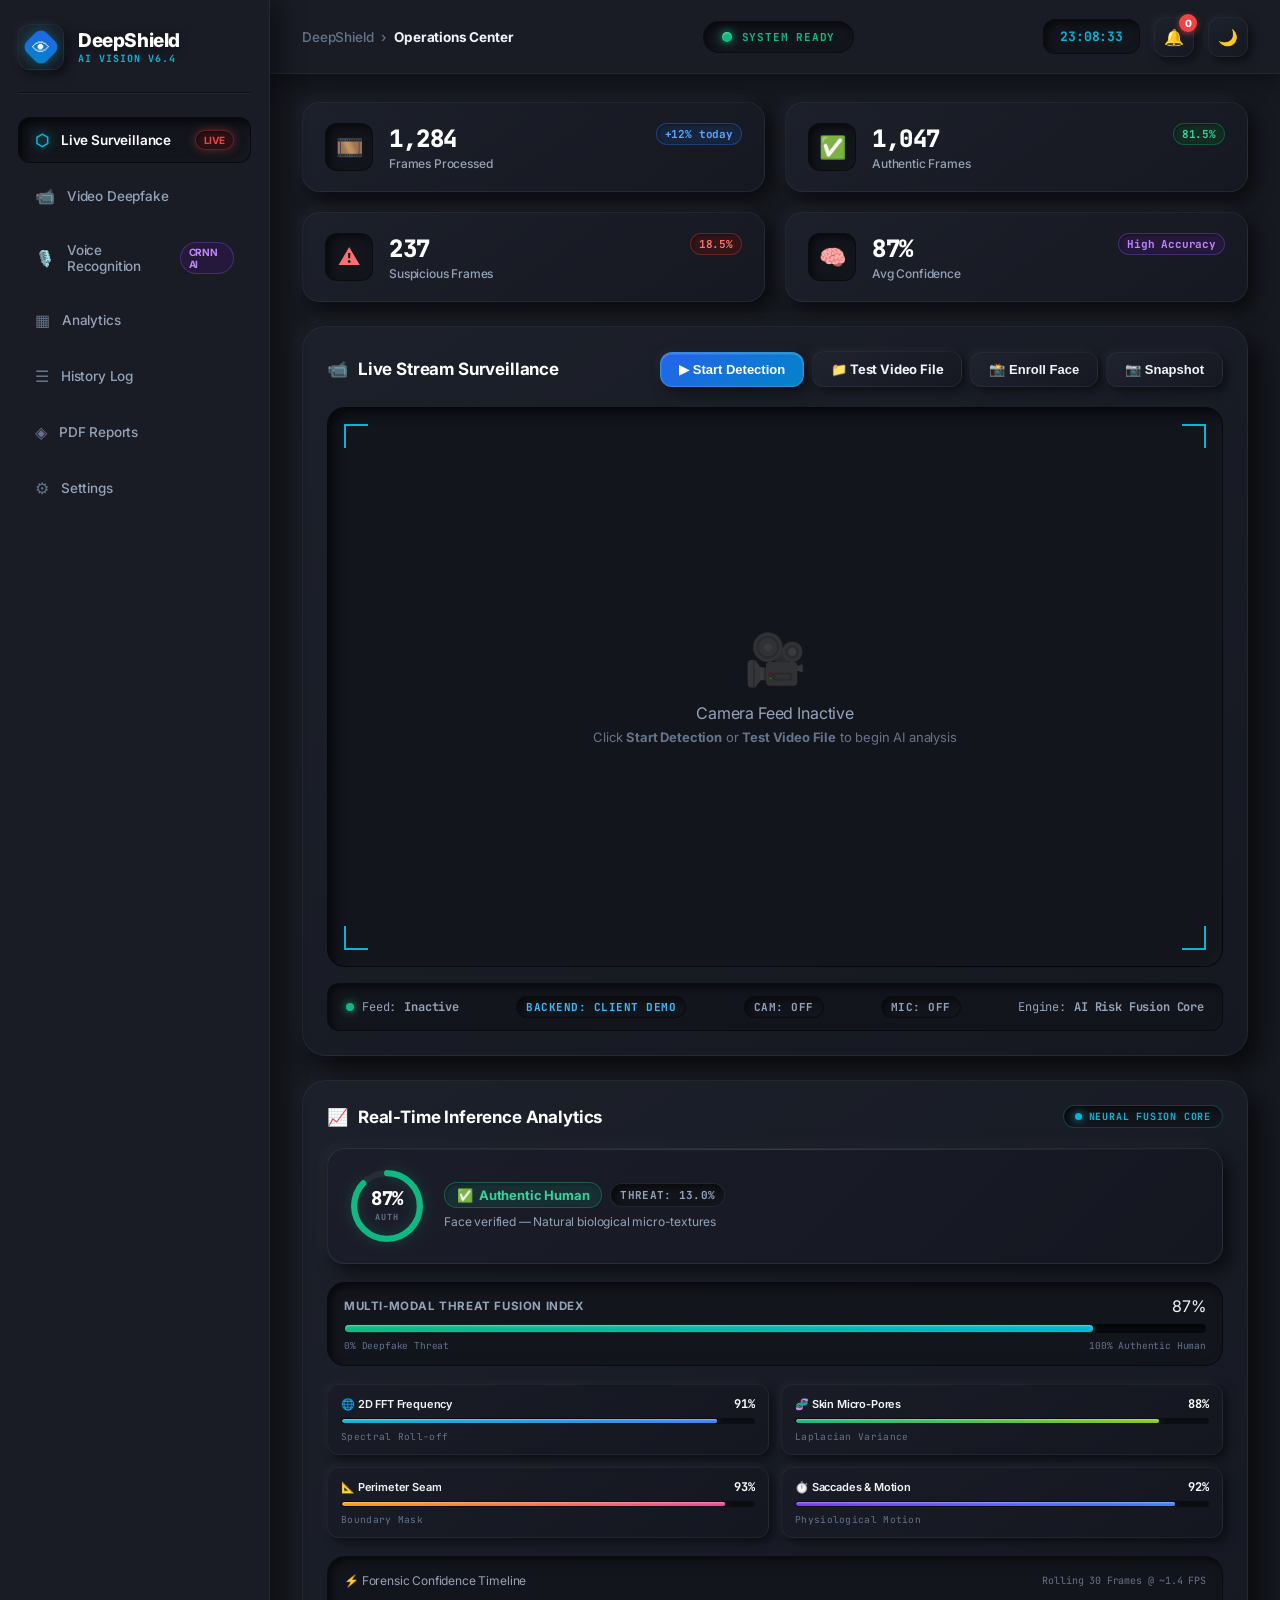
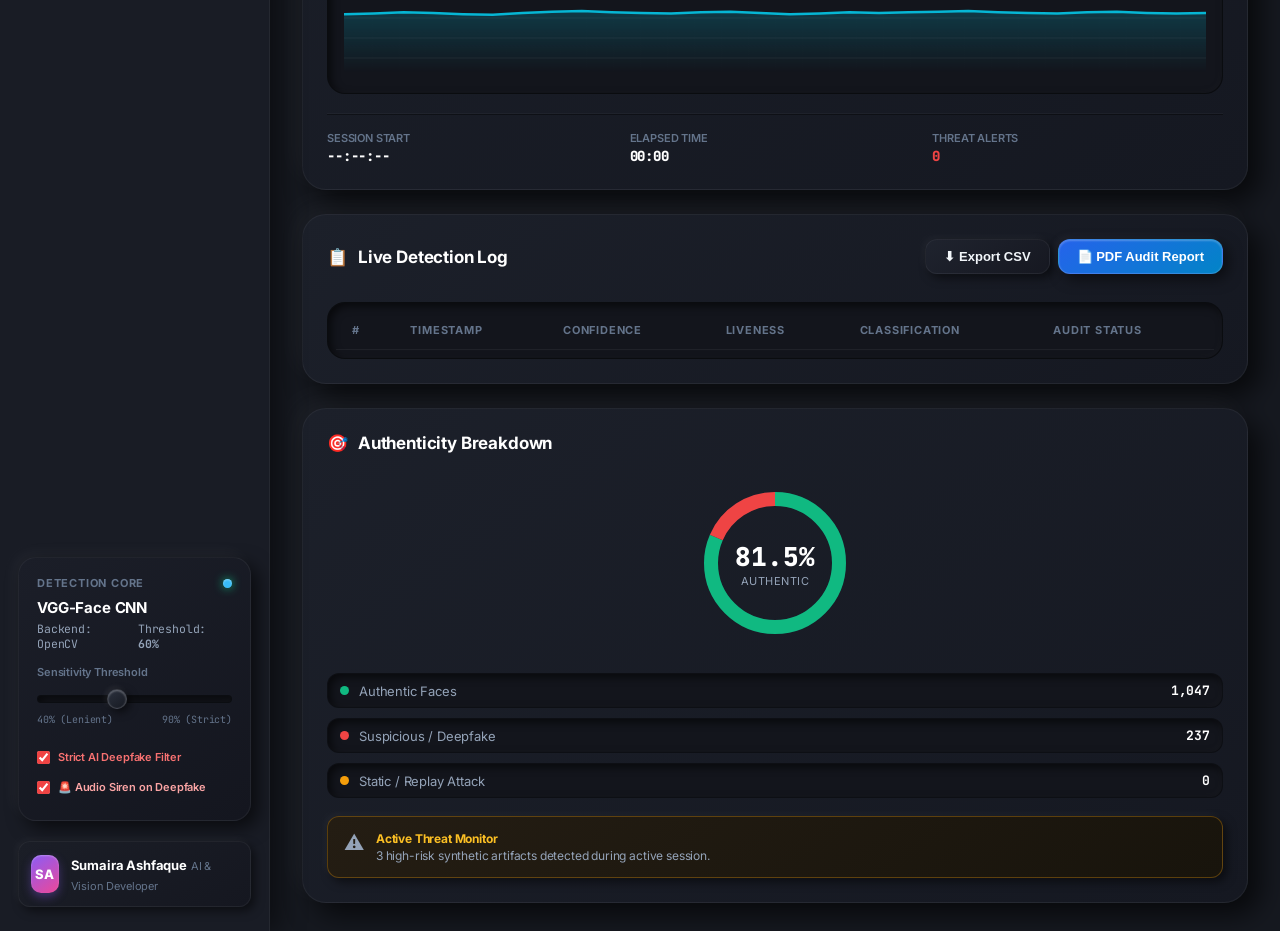
==== commit 6a5eb6fa: "feat(ui): redesign Real-Time Inference Analytics with radial gauge and 4-quadrant biometric matrix" ====
--- a/Real-time-Deepfake-Detection-in-video-calls-main/Frontend/index.html
+++ b/Real-time-Deepfake-Detection-in-video-calls-main/Frontend/index.html
@@ -266,70 +266,113 @@
             <div class="panel-header">
               <div class="panel-title">
                 <span class="panel-title-icon">📈</span>
-                Real-Time Inference Analytics
-              </div>
-            </div>
-
-            <!-- Status Banner -->
+                <span>Real-Time Inference Analytics</span>
+              </div>
+              <div class="analytics-live-tag">
+                <span class="pulse-dot"></span>
+                <span>NEURAL FUSION CORE</span>
+              </div>
+            </div>
+
+            <!-- Master Holographic Forensic Verdict Card -->
             <div class="status-display" id="status-display">
-              <div class="status-icon-wrap authentic-bg" id="status-icon-wrap">
-                <span id="status-icon">✅</span>
+              <div class="verdict-gauge-wrap">
+                <div class="verdict-radial-ring">
+                  <svg class="radial-svg" viewBox="0 0 76 76">
+                    <circle class="radial-track" cx="38" cy="38" r="32"></circle>
+                    <circle class="radial-bar" id="radial-progress-bar" cx="38" cy="38" r="32" stroke-dasharray="201" stroke-dashoffset="26"></circle>
+                  </svg>
+                  <div class="radial-center-content">
+                    <span class="status-conf" id="status-conf">87%</span>
+                    <span class="radial-unit">AUTH</span>
+                  </div>
+                </div>
               </div>
               <div class="status-info">
-                <span class="status-label" id="status-label">Authentic</span>
-                <span class="status-sub" id="status-sub">Face verified — Natural biometric cues</span>
-              </div>
-              <div class="status-conf" id="status-conf">87%</div>
-            </div>
-
-            <!-- Multi-Cue Metric Progress Bars -->
-            <div class="confidence-section">
-              <div class="conf-row">
-                <span>Overall Authenticity Score</span>
+                <div class="status-badge-row">
+                  <span class="status-pill-chip authentic-active" id="status-pill-chip">
+                    <span id="status-icon">✅</span>
+                    <span class="status-label" id="status-label">Authentic Human</span>
+                  </span>
+                  <span class="threat-index-pill" id="threat-index-pill">THREAT: 13.0%</span>
+                </div>
+                <span class="status-sub" id="status-sub">Face verified — Natural biological micro-textures</span>
+              </div>
+            </div>
+
+            <!-- Master Overall Risk Fusion Well -->
+            <div class="master-fusion-well">
+              <div class="fusion-header">
+                <span class="fusion-title">Multi-Modal Threat Fusion Index</span>
                 <span class="conf-val" id="conf-val">87%</span>
               </div>
               <div class="conf-bar-wrap">
                 <div class="conf-bar" id="conf-bar" style="width: 87%"></div>
               </div>
-
-              <div class="conf-row" style="margin-top: 10px">
-                <span>FFT Spectral Naturalness (Frequency Domain)</span>
-                <span class="conf-val" id="fft-val">91%</span>
-              </div>
-              <div class="conf-bar-wrap">
-                <div class="conf-bar fft-bar" id="fft-bar" style="width: 91%"></div>
-              </div>
-
-              <div class="conf-row" style="margin-top: 10px">
-                <span>Skin Texture Naturalness (Laplacian Filter)</span>
-                <span class="conf-val" id="texture-val">88%</span>
-              </div>
-              <div class="conf-bar-wrap">
-                <div class="conf-bar texture-bar" id="texture-bar" style="width: 88%"></div>
-              </div>
-
-              <div class="conf-row" style="margin-top: 10px">
-                <span>Boundary Seam Integrity (Mask Analysis)</span>
-                <span class="conf-val" id="seam-val">93%</span>
-              </div>
-              <div class="conf-bar-wrap">
-                <div class="conf-bar seam-bar" id="seam-bar" style="width: 93%"></div>
-              </div>
-
-              <div class="conf-row" style="margin-top: 10px">
-                <span>Liveness & Micro-motion Coherence</span>
-                <span class="conf-val" id="liveness-val">92%</span>
-              </div>
-              <div class="conf-bar-wrap">
-                <div class="conf-bar liveness-bar" id="liveness-bar" style="width: 92%"></div>
+              <div class="fusion-meta-labels">
+                <span>0% Deepfake Threat</span>
+                <span>100% Authentic Human</span>
+              </div>
+            </div>
+
+            <!-- Multi-Cue 4-Quadrant Forensic Matrix -->
+            <div class="forensic-quad-grid">
+              <!-- Quad 1: 2D FFT -->
+              <div class="quad-card">
+                <div class="quad-card-header">
+                  <span class="quad-name">🌐 2D FFT Frequency</span>
+                  <span class="conf-val quad-val" id="fft-val">91%</span>
+                </div>
+                <div class="conf-bar-wrap quad-bar-wrap">
+                  <div class="conf-bar fft-bar" id="fft-bar" style="width: 91%"></div>
+                </div>
+                <span class="quad-sub">Spectral Roll-off</span>
+              </div>
+
+              <!-- Quad 2: Skin Micro-Pores -->
+              <div class="quad-card">
+                <div class="quad-card-header">
+                  <span class="quad-name">🧬 Skin Micro-Pores</span>
+                  <span class="conf-val quad-val" id="texture-val">88%</span>
+                </div>
+                <div class="conf-bar-wrap quad-bar-wrap">
+                  <div class="conf-bar texture-bar" id="texture-bar" style="width: 88%"></div>
+                </div>
+                <span class="quad-sub">Laplacian Variance</span>
+              </div>
+
+              <!-- Quad 3: Mask Perimeter Seam -->
+              <div class="quad-card">
+                <div class="quad-card-header">
+                  <span class="quad-name">📐 Perimeter Seam</span>
+                  <span class="conf-val quad-val" id="seam-val">93%</span>
+                </div>
+                <div class="conf-bar-wrap quad-bar-wrap">
+                  <div class="conf-bar seam-bar" id="seam-bar" style="width: 93%"></div>
+                </div>
+                <span class="quad-sub">Boundary Mask</span>
+              </div>
+
+              <!-- Quad 4: Liveness Coherence -->
+              <div class="quad-card">
+                <div class="quad-card-header">
+                  <span class="quad-name">⏱️ Saccades & Motion</span>
+                  <span class="conf-val quad-val" id="liveness-val">92%</span>
+                </div>
+                <div class="conf-bar-wrap quad-bar-wrap">
+                  <div class="conf-bar liveness-bar" id="liveness-bar" style="width: 92%"></div>
+                </div>
+                <span class="quad-sub">Physiological Motion</span>
               </div>
             </div>
 
             <!-- Real-time Line Graph -->
             <div class="mini-chart-section">
               <div class="mini-chart-header">
-                <span>Confidence Timeline</span>
-                <span class="mini-tag">Rolling 30 Frames</span>
+                <div class="mini-chart-title">
+                  <span>⚡ Forensic Confidence Timeline</span>
+                </div>
+                <span class="mini-tag">Rolling 30 Frames @ ~1.4 FPS</span>
               </div>
               <canvas id="mini-chart" height="75"></canvas>
             </div>
@@ -337,15 +380,15 @@
             <!-- Session Indicators -->
             <div class="session-info">
               <div class="si-item">
-                <span class="si-label">Session Start</span>
+                <span class="si-label">SESSION START</span>
                 <span class="si-val" id="session-start">--:--:--</span>
               </div>
               <div class="si-item">
-                <span class="si-label">Elapsed Time</span>
+                <span class="si-label">ELAPSED TIME</span>
                 <span class="si-val" id="session-dur">00:00</span>
               </div>
               <div class="si-item">
-                <span class="si-label">Alert Flags</span>
+                <span class="si-label">THREAT ALERTS</span>
                 <span class="si-val alert-val" id="session-alerts">0</span>
               </div>
             </div>
--- a/Real-time-Deepfake-Detection-in-video-calls-main/Frontend/style.css
+++ b/Real-time-Deepfake-Detection-in-video-calls-main/Frontend/style.css
@@ -937,121 +937,359 @@
 }
 
 /* ==========================================================================
-   Analytics Panel (Status Cards, Sunken Progress Tracks, Mini Chart)
+   Analytics Panel (Forensic HUD, Master Radial Gauge, 4-Quadrant Matrix)
    ========================================================================== */
+.analytics-panel {
+  position: relative;
+  overflow: hidden;
+}
+
+.analytics-live-tag {
+  display: flex;
+  align-items: center;
+  gap: 7px;
+  font-family: var(--font-mono);
+  font-size: 10px;
+  font-weight: 700;
+  letter-spacing: 0.8px;
+  color: var(--accent-cyan);
+  background: var(--neu-surface-inset);
+  box-shadow: var(--neu-shadow-inset-sm);
+  padding: 4px 11px;
+  border-radius: var(--radius-pill);
+  border: 1px solid rgba(6, 182, 212, 0.25);
+}
+
+.analytics-live-tag .pulse-dot {
+  width: 7px;
+  height: 7px;
+  border-radius: 50%;
+  background: var(--accent-cyan);
+  box-shadow: 0 0 8px var(--accent-cyan);
+  animation: pulse-glow 1.8s infinite;
+}
+
+/* Master Holographic Forensic Verdict Card */
 .status-display {
   display: flex;
   align-items: center;
   gap: 18px;
   padding: 18px 20px;
-  background: linear-gradient(145deg, #1b1e28, #14161f);
-  box-shadow: var(--neu-shadow-raised-sm);
+  background: linear-gradient(135deg, #1b1e2a 0%, #141620 100%);
+  box-shadow: var(--neu-shadow-raised);
   border-radius: var(--radius-md);
-  border: var(--neu-border);
-  margin-bottom: 22px;
-}
-
-.status-icon-wrap {
-  width: 52px;
-  height: 52px;
-  border-radius: var(--radius-sm);
+  border: 1px solid rgba(255, 255, 255, 0.08);
+  margin-bottom: 18px;
+  position: relative;
+  overflow: hidden;
+  transition: all 0.3s ease;
+}
+
+.status-display::after {
+  content: '';
+  position: absolute;
+  top: 0;
+  left: 0;
+  right: 0;
+  height: 1px;
+  background: linear-gradient(90deg, transparent, rgba(255, 255, 255, 0.15), transparent);
+}
+
+/* Radial Gauge Ring */
+.verdict-gauge-wrap {
+  flex-shrink: 0;
+}
+
+.verdict-radial-ring {
+  position: relative;
+  width: 78px;
+  height: 78px;
   display: flex;
   align-items: center;
   justify-content: center;
-  font-size: 24px;
-  flex-shrink: 0;
+}
+
+.radial-svg {
+  width: 78px;
+  height: 78px;
+  transform: rotate(-90deg);
+  filter: drop-shadow(0 0 6px rgba(16, 185, 129, 0.25));
+}
+
+.radial-track {
+  fill: none;
+  stroke: rgba(255, 255, 255, 0.06);
+  stroke-width: 6;
+}
+
+.radial-bar {
+  fill: none;
+  stroke: var(--accent-emerald);
+  stroke-width: 6;
+  stroke-linecap: round;
+  transition: stroke-dashoffset 0.6s cubic-bezier(0.16, 1, 0.3, 1), stroke 0.3s ease;
+}
+
+.radial-center-content {
+  position: absolute;
+  display: flex;
+  flex-direction: column;
+  align-items: center;
+  justify-content: center;
+  text-align: center;
+  pointer-events: none;
+}
+
+.status-conf {
+  font-size: 19px;
+  font-weight: 800;
+  font-family: var(--font-mono);
+  color: #fff;
+  line-height: 1;
+  letter-spacing: -0.5px;
+}
+
+.radial-unit {
+  font-size: 8.5px;
+  font-weight: 700;
+  font-family: var(--font-mono);
+  color: var(--text-muted);
+  letter-spacing: 0.8px;
+  margin-top: 3px;
+  text-transform: uppercase;
+}
+
+.status-info {
+  display: flex;
+  flex-direction: column;
+  gap: 6px;
+  flex: 1;
+  min-width: 0;
+}
+
+.status-badge-row {
+  display: flex;
+  align-items: center;
+  gap: 8px;
+  flex-wrap: wrap;
+}
+
+.status-pill-chip {
+  display: inline-flex;
+  align-items: center;
+  gap: 6px;
+  padding: 4px 12px;
+  border-radius: var(--radius-pill);
+  font-size: 13px;
+  font-weight: 700;
+  transition: all 0.3s ease;
+}
+
+.status-pill-chip.authentic-active {
+  background: rgba(16, 185, 129, 0.12);
+  color: #34d399;
+  border: 1px solid rgba(16, 185, 129, 0.35);
+  box-shadow: inset 1px 1px 3px rgba(0, 0, 0, 0.4);
+}
+
+.status-pill-chip.threat-active {
+  background: rgba(239, 68, 68, 0.16);
+  color: #f87171;
+  border: 1px solid rgba(239, 68, 68, 0.45);
+  box-shadow: 0 0 12px rgba(239, 68, 68, 0.3);
+  animation: pulse-danger 1.5s infinite;
+}
+
+@keyframes pulse-danger {
+  0%, 100% { box-shadow: 0 0 10px rgba(239, 68, 68, 0.25); }
+  50% { box-shadow: 0 0 18px rgba(239, 68, 68, 0.55); }
+}
+
+.threat-index-pill {
+  font-family: var(--font-mono);
+  font-size: 11px;
+  font-weight: 700;
+  padding: 4px 9px;
+  border-radius: var(--radius-pill);
   background: var(--neu-surface-inset);
   box-shadow: var(--neu-shadow-inset-sm);
-  border: 1px solid rgba(0, 0, 0, 0.45);
-}
-
-.authentic-bg { color: #34d399; }
-.suspicious-bg { color: #f87171; }
-
-.status-label {
-  display: block;
-  font-size: 17px;
-  font-weight: 700;
-  color: #fff;
+  color: #94a3b8;
+  border: 1px solid rgba(255, 255, 255, 0.07);
+  letter-spacing: 0.3px;
+  transition: all 0.3s ease;
+}
+
+.threat-index-pill.threat-high {
+  color: #f87171;
+  border-color: rgba(239, 68, 68, 0.45);
+  text-shadow: 0 0 8px rgba(239, 68, 68, 0.6);
+}
+
+.threat-index-pill.threat-low {
+  color: #34d399;
+  border-color: rgba(16, 185, 129, 0.25);
 }
 
 .status-sub {
   font-size: 12px;
+  color: var(--text-secondary);
+  line-height: 1.4;
+  white-space: nowrap;
+  overflow: hidden;
+  text-overflow: ellipsis;
+}
+
+/* Master Overall Risk Fusion Well */
+.master-fusion-well {
+  background: var(--neu-surface-inset);
+  box-shadow: var(--neu-shadow-inset-sm);
+  border: 1px solid rgba(0, 0, 0, 0.5);
+  border-radius: var(--radius-md);
+  padding: 13px 16px;
+  margin-bottom: 18px;
+}
+
+.fusion-header {
+  display: flex;
+  justify-content: space-between;
+  align-items: center;
+  margin-bottom: 8px;
+}
+
+.fusion-title {
+  font-size: 11.5px;
+  font-weight: 700;
+  color: var(--text-secondary);
+  text-transform: uppercase;
+  letter-spacing: 0.6px;
+}
+
+.master-fusion-well .conf-bar-wrap {
+  width: 100%;
+  height: 9px;
+  background: rgba(0, 0, 0, 0.5);
+  box-shadow: inset 2px 2px 5px rgba(0, 0, 0, 0.7);
+  border-radius: var(--radius-pill);
+  overflow: hidden;
+  padding: 1px;
+}
+
+.master-fusion-well .conf-bar {
+  height: 100%;
+  border-radius: var(--radius-pill);
+  background: linear-gradient(90deg, #10b981 0%, #06b6d4 100%);
+  box-shadow: 0 0 10px rgba(16, 185, 129, 0.5), inset 0 1px 2px rgba(255, 255, 255, 0.4);
+  transition: width 0.4s cubic-bezier(0.16, 1, 0.3, 1), background 0.3s ease;
+}
+
+.fusion-meta-labels {
+  display: flex;
+  justify-content: space-between;
+  font-size: 9.5px;
+  font-family: var(--font-mono);
   color: var(--text-muted);
-  margin-top: 2px;
-}
-
-.status-conf {
-  font-size: 24px;
-  font-weight: 800;
-  font-family: var(--font-mono);
-  color: var(--accent-emerald);
-}
-
-/* Neumorphic Meter Tracks */
-.confidence-section {
+  margin-top: 6px;
+}
+
+/* Multi-Cue 4-Quadrant Forensic Matrix */
+.forensic-quad-grid {
+  display: grid;
+  grid-template-columns: repeat(2, minmax(0, 1fr));
+  gap: 12px;
+  margin-bottom: 18px;
+}
+
+.quad-card {
+  background: linear-gradient(145deg, #191c26, #141620);
+  box-shadow: var(--neu-shadow-raised-sm);
+  border: var(--neu-border);
+  border-radius: var(--radius-sm);
+  padding: 11px 13px;
   display: flex;
   flex-direction: column;
-  margin-bottom: 22px;
-}
-
-.conf-row {
+  gap: 6px;
+  transition: transform 0.2s ease, box-shadow 0.2s ease, border-color 0.2s ease;
+  position: relative;
+  overflow: hidden;
+}
+
+.quad-card:hover {
+  transform: translateY(-1px);
+  box-shadow: var(--neu-shadow-raised);
+  border-color: rgba(6, 182, 212, 0.3);
+}
+
+.quad-card-header {
   display: flex;
   justify-content: space-between;
-  font-size: 13px;
-  color: var(--text-secondary);
+  align-items: center;
+  gap: 6px;
+}
+
+.quad-name {
+  font-size: 11px;
   font-weight: 600;
-  margin-bottom: 7px;
-}
-
-.conf-val {
-  font-family: var(--font-mono);
-  font-weight: 700;
+  color: var(--text-primary);
+  white-space: nowrap;
+  overflow: hidden;
+  text-overflow: ellipsis;
+}
+
+.quad-val {
+  font-size: 12px;
+  font-weight: 700;
+  font-family: var(--font-mono);
   color: #fff;
-}
-
-.conf-bar-wrap {
+  flex-shrink: 0;
+}
+
+.quad-bar-wrap {
   width: 100%;
-  height: 10px;
+  height: 6px;
   background: var(--neu-surface-inset);
   box-shadow: var(--neu-shadow-inset-sm);
   border-radius: var(--radius-pill);
   border: 1px solid rgba(0, 0, 0, 0.4);
   overflow: hidden;
-  padding: 1px;
+  padding: 0;
+}
+
+.quad-sub {
+  font-size: 9.5px;
+  color: var(--text-muted);
+  font-family: var(--font-mono);
+  letter-spacing: 0.3px;
 }
 
 .conf-bar {
   height: 100%;
   border-radius: var(--radius-pill);
-  background: linear-gradient(90deg, #10b981, #06b6d4);
-  box-shadow: 0 0 10px rgba(16, 185, 129, 0.5), inset 0 1px 2px rgba(255, 255, 255, 0.4);
   transition: width 0.4s cubic-bezier(0.16, 1, 0.3, 1), background 0.3s ease;
+}
+
+.fft-bar {
+  background: linear-gradient(90deg, #06b6d4, #3b82f6);
+  box-shadow: 0 0 8px rgba(6, 182, 212, 0.5), inset 0 1px 2px rgba(255, 255, 255, 0.4);
+}
+
+.texture-bar {
+  background: linear-gradient(90deg, #10b981, #84cc16);
+  box-shadow: 0 0 8px rgba(16, 185, 129, 0.5), inset 0 1px 2px rgba(255, 255, 255, 0.4);
+}
+
+.seam-bar {
+  background: linear-gradient(90deg, #f59e0b, #ec4899);
+  box-shadow: 0 0 8px rgba(245, 158, 11, 0.5), inset 0 1px 2px rgba(255, 255, 255, 0.4);
 }
 
 .liveness-bar {
   background: linear-gradient(90deg, #7c3aed, #3b82f6);
-  box-shadow: 0 0 10px rgba(124, 58, 237, 0.5), inset 0 1px 2px rgba(255, 255, 255, 0.4);
-}
-
-.fft-bar {
-  background: linear-gradient(90deg, #06b6d4, #3b82f6);
-  box-shadow: 0 0 10px rgba(6, 182, 212, 0.5), inset 0 1px 2px rgba(255, 255, 255, 0.4);
-}
-
-.texture-bar {
-  background: linear-gradient(90deg, #10b981, #84cc16);
-  box-shadow: 0 0 10px rgba(16, 185, 129, 0.5), inset 0 1px 2px rgba(255, 255, 255, 0.4);
-}
-
-.seam-bar {
-  background: linear-gradient(90deg, #f59e0b, #ec4899);
-  box-shadow: 0 0 10px rgba(245, 158, 11, 0.5), inset 0 1px 2px rgba(255, 255, 255, 0.4);
+  box-shadow: 0 0 8px rgba(124, 58, 237, 0.5), inset 0 1px 2px rgba(255, 255, 255, 0.4);
 }
 
 .sim-bar {
   background: linear-gradient(90deg, #ec4899, #f59e0b);
-  box-shadow: 0 0 10px rgba(245, 158, 11, 0.5), inset 0 1px 2px rgba(255, 255, 255, 0.4);
+  box-shadow: 0 0 8px rgba(245, 158, 11, 0.5), inset 0 1px 2px rgba(255, 255, 255, 0.4);
 }
 
 /* Sunken Mini Sparkline Chart Well */
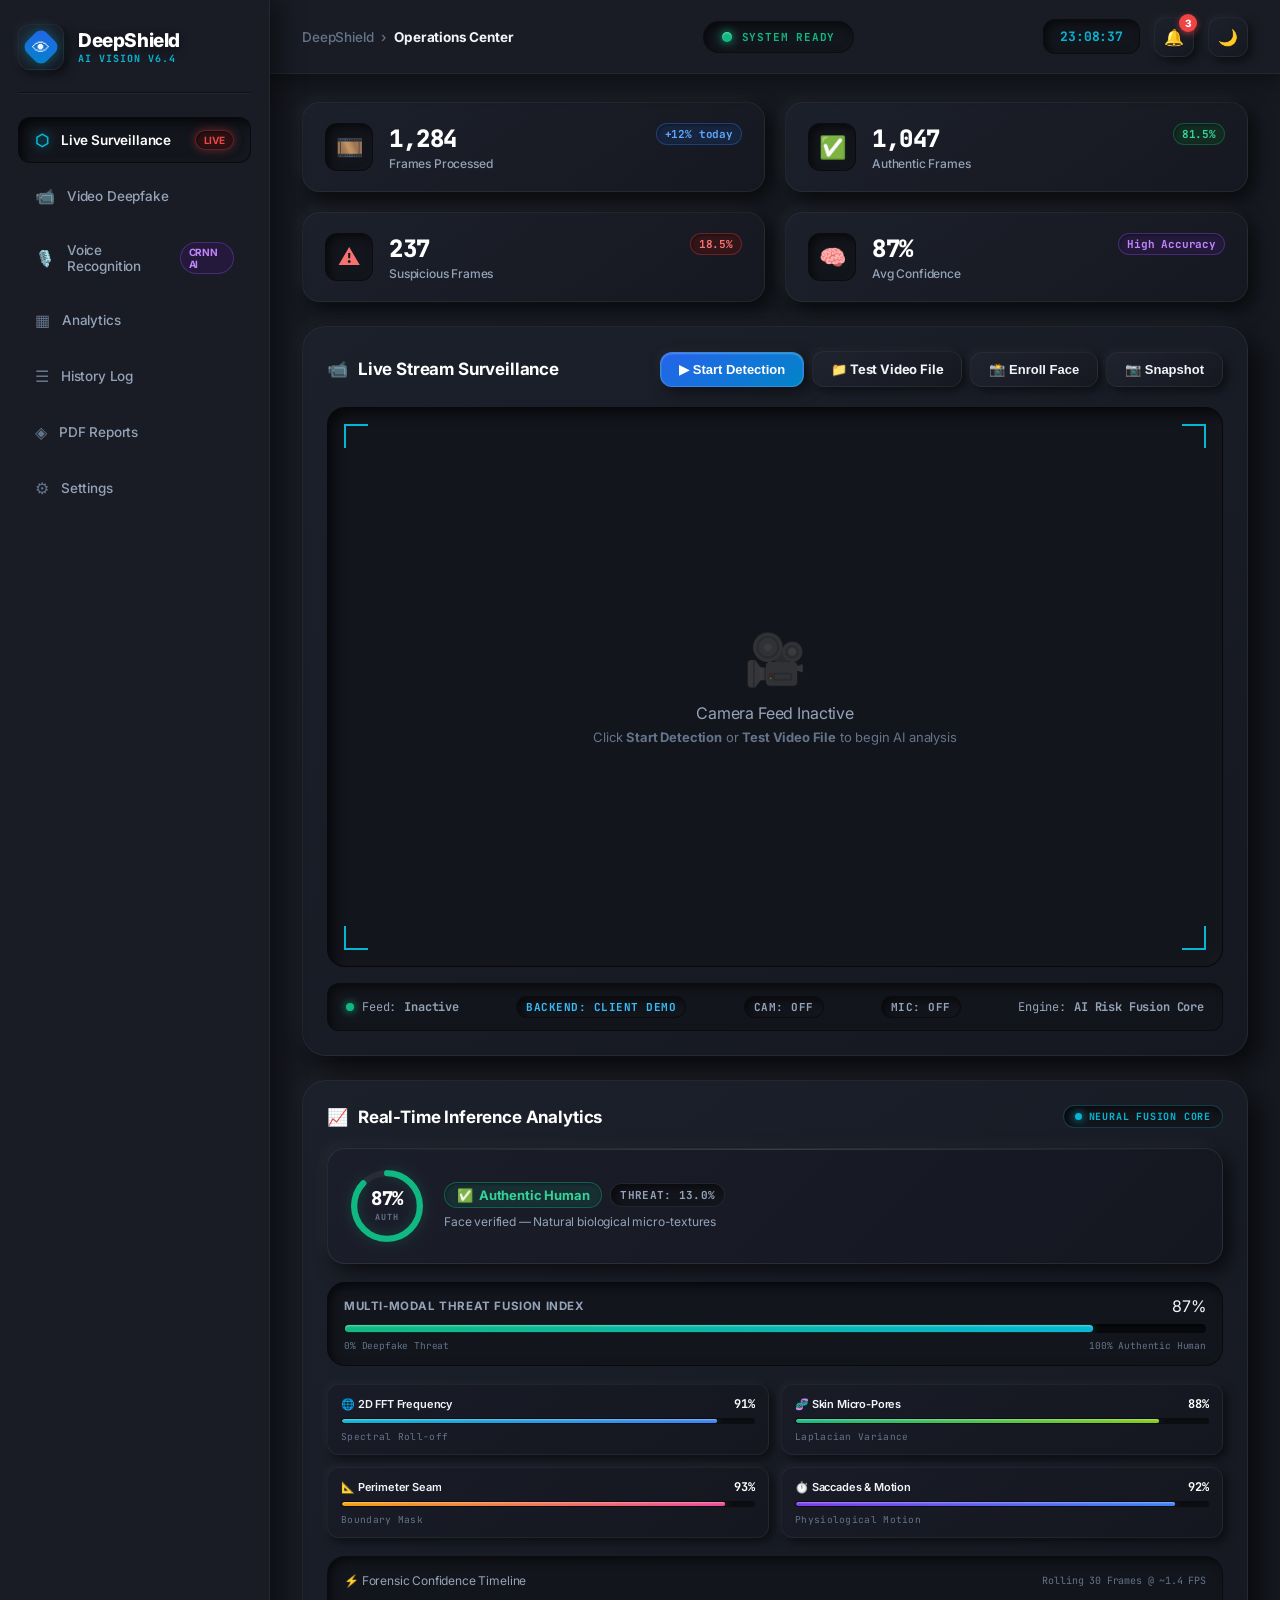
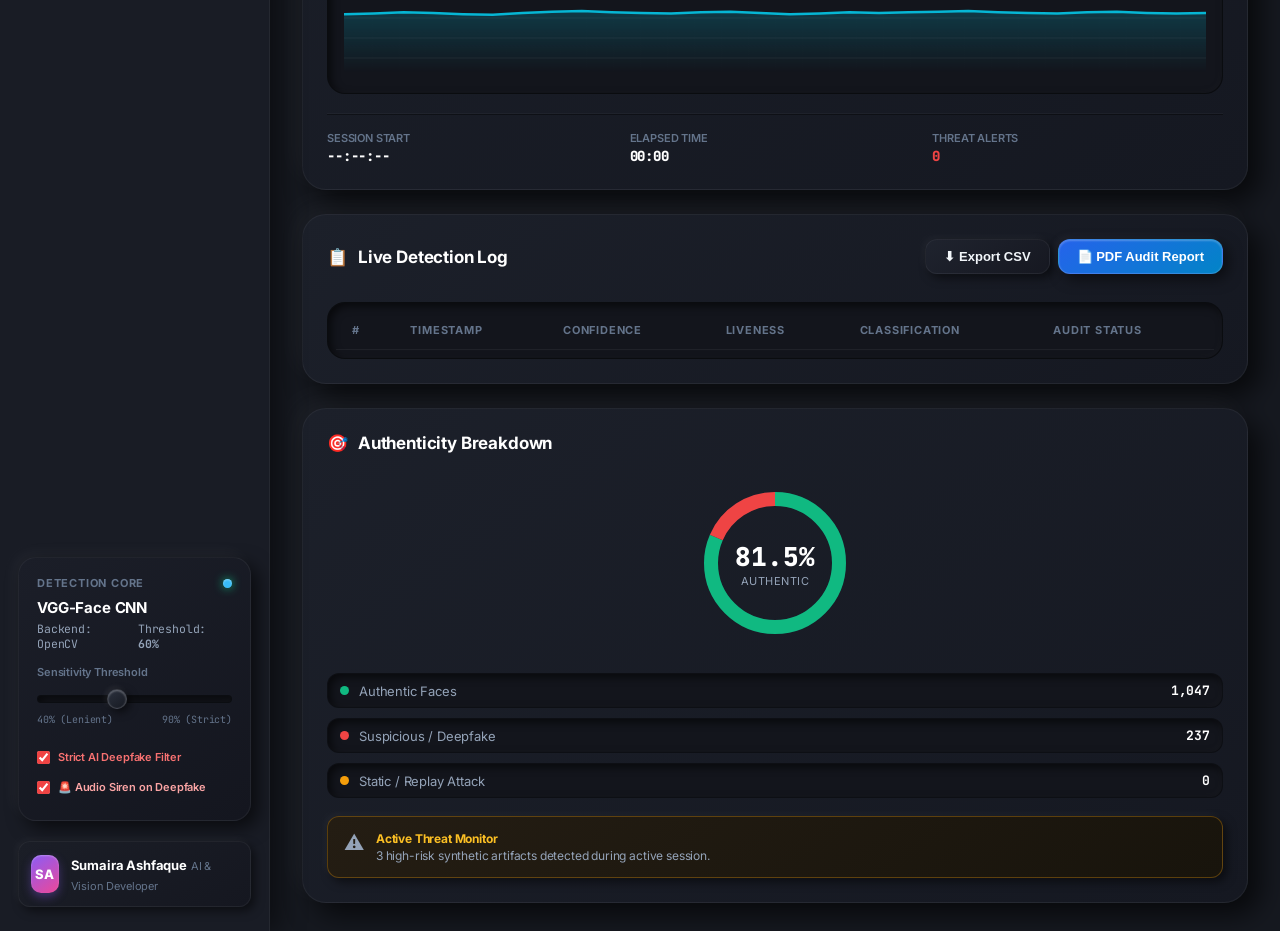
==== commit 271636d1: "fix: implement face enrollment modal, notification center, light/dark mode, and voice recognition fi" ====
--- a/Real-time-Deepfake-Detection-in-video-calls-main/Frontend/index.html
+++ b/Real-time-Deepfake-Detection-in-video-calls-main/Frontend/index.html
@@ -128,10 +128,30 @@
           </div>
         </div>
 
-        <div class="topbar-right">
+        <div class="topbar-right" style="position: relative;">
           <div class="topbar-clock" id="topbar-clock">--:--:--</div>
-          <div class="topbar-btn" id="alert-bell" title="Active Alerts">🔔<span class="alert-count">0</span></div>
-          <div class="topbar-btn" id="theme-toggle" title="Theme Selector">🌙</div>
+          <div class="topbar-btn" id="alert-bell" title="Active Alerts" style="cursor: pointer; position: relative;">
+            🔔<span class="alert-count" id="notification-badge">0</span>
+          </div>
+
+          <!-- NOTIFICATION CENTER DROPDOWN -->
+          <div class="notification-dropdown" id="notification-dropdown" style="display: none;">
+            <div class="notif-header">
+              <div class="notif-title">
+                <span>🔔 Security & System Alerts</span>
+                <span class="notif-unread-tag" id="notif-unread-count">0 Unread</span>
+              </div>
+              <div class="notif-actions">
+                <button class="notif-btn" id="notif-mark-read">Mark All Read</button>
+                <button class="notif-btn notif-clear-btn" id="notif-clear-all">Clear</button>
+              </div>
+            </div>
+            <div class="notif-list" id="notif-list">
+              <!-- Dynamically populated -->
+            </div>
+          </div>
+
+          <div class="topbar-btn" id="theme-toggle" title="Toggle Dark/Light Mode" style="cursor: pointer;">🌙</div>
         </div>
       </header>
 
@@ -710,7 +730,11 @@
                   <span id="vfr-filename">sample.wav</span>
                   <span class="vfr-badge" id="vfr-badge">ANALYSIS COMPLETE</span>
                 </div>
-                <div class="vfr-body">
+                <!-- Interactive Audio Player -->
+                <div class="vfr-audio-player-wrap" style="margin-top: 10px;">
+                  <audio id="voice-audio-player" controls style="width: 100%; border-radius: 8px; outline: none;"></audio>
+                </div>
+                <div class="vfr-body" style="margin-top: 10px;">
                   <div class="vfr-metric-row">
                     <span>Neural Classification:</span>
                     <strong id="vfr-label">Real Human Voice</strong>
@@ -1146,6 +1170,79 @@
     </div>
   </div>
 
+  <!-- Face Biometric Enrollment Modal -->
+  <div class="modal-overlay" id="enroll-modal" style="display:none;">
+    <div class="modal-card enroll-modal-card">
+      <div class="modal-header">
+        <div class="modal-title-wrap">
+          <span class="modal-title">📸 Trusted Face Biometric Enrollment</span>
+          <span class="modal-sub">Enroll an authorized reference portrait to cross-verify against deepfake swaps</span>
+        </div>
+        <button class="modal-close" id="enroll-modal-close">✕</button>
+      </div>
+
+      <!-- Tab Switcher: Live Camera Capture vs File Upload -->
+      <div class="enroll-tabs">
+        <button class="enroll-tab active" id="enroll-tab-cam">📹 Camera Capture</button>
+        <button class="enroll-tab" id="enroll-tab-upload">📁 Upload ID / Photo</button>
+      </div>
+
+      <!-- Camera Capture Mode View -->
+      <div class="enroll-view" id="enroll-view-cam">
+        <div class="enroll-preview-box">
+          <video id="enroll-cam-video" autoplay muted playsinline style="display: none;"></video>
+          <canvas id="enroll-cam-canvas" style="display: none;"></canvas>
+          <div class="enroll-cam-idle" id="enroll-cam-idle">
+            <span class="idle-cam-icon">📷</span>
+            <p>Ready to capture high-definition facial portrait</p>
+            <button class="panel-btn" id="enroll-start-cam-btn">▶ Start Reference Camera</button>
+          </div>
+          <div class="hud-corner hud-tl"></div>
+          <div class="hud-corner hud-tr"></div>
+          <div class="hud-corner hud-bl"></div>
+          <div class="hud-corner hud-br"></div>
+        </div>
+        <div class="enroll-capture-actions">
+          <button class="panel-btn" id="enroll-capture-btn" disabled>📸 Capture Portrait Frame</button>
+        </div>
+      </div>
+
+      <!-- File Upload Mode View -->
+      <div class="enroll-view" id="enroll-view-upload" style="display: none;">
+        <div class="voice-upload-zone" id="enroll-drop-zone" style="margin-bottom: 0;">
+          <div class="voice-upload-icon">🖼️</div>
+          <div class="voice-upload-text">Drag & drop facial portrait or click below</div>
+          <div class="voice-upload-sub">Supports JPG, PNG, WEBP (Clear frontal facial photo)</div>
+          <label class="panel-btn" for="enroll-file-input" style="cursor: pointer; margin-top: 12px;">
+            📂 Choose Photo File
+          </label>
+          <input type="file" id="enroll-file-input" accept="image/*" style="display: none;" />
+        </div>
+        <div class="enroll-image-preview" id="enroll-img-preview" style="display: none;">
+          <img id="enroll-preview-img" alt="Enrolled Preview" />
+          <span class="preview-filename" id="enroll-preview-name">portrait.jpg</span>
+        </div>
+      </div>
+
+      <!-- Enrollment Meta & Submit -->
+      <div class="enroll-form-group">
+        <label for="enroll-subject-name">Subject Name / Identifier:</label>
+        <input type="text" id="enroll-subject-name" class="settings-input" placeholder="e.g. Authorized Operator / John Doe" value="Authorized Operator" />
+      </div>
+
+      <div class="modal-actions" style="margin-top: 14px;">
+        <button class="panel-btn" id="enroll-confirm-btn" disabled>💾 Save & Enroll Face</button>
+        <button class="panel-btn panel-btn-outline" id="enroll-modal-cancel">Cancel</button>
+      </div>
+
+      <!-- Recently Enrolled Faces Status Strip -->
+      <div class="enrolled-status-strip" id="enrolled-status-strip">
+        <span class="ess-label">SYSTEM REFERENCE REPOSITORY:</span>
+        <span class="ess-val" id="enrolled-count-badge">0 Faces Active</span>
+      </div>
+    </div>
+  </div>
+
   <script src="config.js"></script>
   <script src="api.js"></script>
   <script src="ui.js"></script>
--- a/Real-time-Deepfake-Detection-in-video-calls-main/Frontend/style.css
+++ b/Real-time-Deepfake-Detection-in-video-calls-main/Frontend/style.css
@@ -2165,4 +2165,448 @@
   .app-shell, .sidebar, .topbar, #particle-canvas, .scanline-overlay, .modal-overlay, .toast-container {
     display: none !important;
   }
-}+}
+
+/* ==========================================================================
+   Light Mode Neumorphic Design System (Soft-UI Daylight Adaptation)
+   ========================================================================== */
+body.light-theme {
+  --neu-base: #e6edf5;
+  --neu-base-dark: #d8e2ef;
+  --neu-base-light: #f3f7fd;
+
+  --neu-surface: #eaf1f8;
+  --neu-surface-hover: #edf4fb;
+  --neu-surface-inset: #dce4f0;
+
+  --neu-shadow-raised: 6px 6px 16px rgba(160, 178, 202, 0.65), -6px -6px 14px rgba(255, 255, 255, 0.95);
+  --neu-shadow-raised-lg: 10px 10px 24px rgba(160, 178, 202, 0.7), -9px -9px 20px rgba(255, 255, 255, 0.95);
+  --neu-shadow-raised-sm: 4px 4px 10px rgba(160, 178, 202, 0.55), -3px -3px 8px rgba(255, 255, 255, 0.9);
+  --neu-shadow-raised-hover: 8px 8px 20px rgba(160, 178, 202, 0.75), -6px -6px 16px rgba(255, 255, 255, 1);
+
+  --neu-shadow-inset: inset 4px 4px 10px rgba(160, 178, 202, 0.65), inset -4px -4px 10px rgba(255, 255, 255, 0.95);
+  --neu-shadow-inset-sm: inset 3px 3px 6px rgba(160, 178, 202, 0.6), inset -2px -2px 6px rgba(255, 255, 255, 0.9);
+  --neu-shadow-pressed: inset 4px 4px 8px rgba(160, 178, 202, 0.7), inset -3px -3px 8px rgba(255, 255, 255, 0.95);
+
+  --neu-border: 1px solid rgba(0, 0, 0, 0.08);
+  --neu-border-subtle: 1px solid rgba(0, 0, 0, 0.05);
+  --neu-border-inset: 1px solid rgba(160, 178, 202, 0.5);
+
+  --text-primary: #1e293b;
+  --text-secondary: #475569;
+  --text-muted: #64748b;
+  --text-accent: #0284c7;
+
+  background-color: var(--neu-base);
+  color: var(--text-primary);
+}
+
+body.light-theme .sidebar {
+  background: linear-gradient(180deg, #edf3fa 0%, #e4ecf5 100%);
+  border-right: 1px solid rgba(0, 0, 0, 0.08);
+}
+
+body.light-theme .topbar {
+  background: rgba(234, 241, 248, 0.94);
+  border-bottom: 1px solid rgba(0, 0, 0, 0.08);
+}
+
+body.light-theme .stat-card,
+body.light-theme .glass-panel,
+body.light-theme .voice-panel,
+body.light-theme .settings-card,
+body.light-theme .modal-card,
+body.light-theme .notification-dropdown {
+  background: linear-gradient(145deg, #eef4fb, #e2eaf4);
+  border: 1px solid rgba(255, 255, 255, 0.85);
+  color: var(--text-primary);
+}
+
+body.light-theme .panel-title,
+body.light-theme .stat-value,
+body.light-theme .settings-label,
+body.light-theme .voice-hero-content h2,
+body.light-theme .status-label,
+body.light-theme .status-conf,
+body.light-theme .conf-val,
+body.light-theme .quad-val,
+body.light-theme .si-val,
+body.light-theme .modal-title {
+  color: #0f172a !important;
+}
+
+body.light-theme .panel-btn-outline {
+  background: linear-gradient(145deg, #eaf0f8, #e1e9f3);
+  color: #1e293b;
+  border: 1px solid rgba(0, 0, 0, 0.1);
+}
+
+body.light-theme .panel-btn-outline:hover {
+  background: #f1f6fc;
+  color: #0f172a;
+}
+
+body.light-theme .topbar-btn {
+  background: linear-gradient(145deg, #eef4fb, #e2eaf4);
+  color: #334155;
+  border: 1px solid rgba(0, 0, 0, 0.08);
+}
+
+body.light-theme .topbar-clock {
+  background: #dce4f0;
+  color: #0284c7;
+  border-color: rgba(0, 0, 0, 0.1);
+}
+
+body.light-theme .status-display {
+  background: linear-gradient(135deg, #edf3fa 0%, #e2eaf4 100%);
+  border-color: rgba(255, 255, 255, 0.9);
+}
+
+body.light-theme .quad-card {
+  background: linear-gradient(145deg, #ebf1f8, #e0e8f3);
+  border-color: rgba(0, 0, 0, 0.06);
+}
+
+body.light-theme .master-fusion-well,
+body.light-theme .mini-chart-section,
+body.light-theme .log-table-wrap,
+body.light-theme .voice-upload-zone,
+body.light-theme .voice-visualizer-wrap,
+body.light-theme .video-wrapper,
+body.light-theme .settings-input {
+  background: #dce4f0;
+  border-color: rgba(0, 0, 0, 0.1);
+}
+
+body.light-theme .settings-input {
+  color: #0f172a;
+}
+
+body.light-theme .log-table th {
+  color: #475569;
+  border-bottom: 1px solid rgba(0, 0, 0, 0.1);
+}
+
+body.light-theme .log-table td {
+  color: #1e293b;
+  border-bottom: 1px solid rgba(0, 0, 0, 0.06);
+}
+
+body.light-theme .log-table tr:hover td {
+  background: rgba(255, 255, 255, 0.5);
+}
+
+body.light-theme .scanline-overlay {
+  opacity: 0.03;
+}
+
+body.light-theme #particle-canvas {
+  opacity: 0.15;
+  filter: invert(1);
+}
+
+/* ==========================================================================
+   Notification Center Dropdown
+   ========================================================================== */
+.notification-dropdown {
+  position: absolute;
+  top: calc(100% + 12px);
+  right: 0;
+  width: 370px;
+  max-width: 90vw;
+  background: linear-gradient(145deg, #1c202a, #151821);
+  box-shadow: var(--neu-shadow-raised-lg);
+  border: var(--neu-border);
+  border-radius: var(--radius-md);
+  z-index: 1000;
+  display: flex;
+  flex-direction: column;
+  overflow: hidden;
+  animation: notif-slide-down 0.22s cubic-bezier(0.16, 1, 0.3, 1);
+}
+
+@keyframes notif-slide-down {
+  from { opacity: 0; transform: translateY(-8px) scale(0.98); }
+  to { opacity: 1; transform: translateY(0) scale(1); }
+}
+
+.notif-header {
+  display: flex;
+  justify-content: space-between;
+  align-items: center;
+  padding: 13px 16px;
+  background: var(--neu-surface-inset);
+  box-shadow: var(--neu-shadow-inset-sm);
+  border-bottom: 1px solid rgba(0, 0, 0, 0.4);
+}
+
+.notif-title {
+  display: flex;
+  align-items: center;
+  gap: 8px;
+  font-size: 13px;
+  font-weight: 700;
+  color: #fff;
+}
+
+.notif-unread-tag {
+  font-size: 10px;
+  font-family: var(--font-mono);
+  font-weight: 700;
+  background: rgba(6, 182, 212, 0.15);
+  color: var(--accent-cyan);
+  border: 1px solid rgba(6, 182, 212, 0.3);
+  padding: 2px 7px;
+  border-radius: var(--radius-pill);
+}
+
+.notif-actions {
+  display: flex;
+  gap: 6px;
+}
+
+.notif-btn {
+  font-size: 11px;
+  font-weight: 600;
+  background: transparent;
+  color: var(--text-secondary);
+  border: none;
+  cursor: pointer;
+  padding: 4px 7px;
+  border-radius: 4px;
+  transition: all 0.2s ease;
+}
+
+.notif-btn:hover {
+  color: #fff;
+  background: rgba(255, 255, 255, 0.08);
+}
+
+.notif-clear-btn:hover {
+  color: var(--accent-crimson);
+}
+
+.notif-list {
+  max-height: 380px;
+  overflow-y: auto;
+  display: flex;
+  flex-direction: column;
+  padding: 8px;
+  gap: 6px;
+}
+
+.notif-item {
+  display: flex;
+  gap: 12px;
+  padding: 11px 12px;
+  border-radius: var(--radius-sm);
+  background: linear-gradient(145deg, #1b1e27, #151720);
+  border: 1px solid rgba(255, 255, 255, 0.04);
+  transition: all 0.2s ease;
+  cursor: default;
+}
+
+.notif-item.unread {
+  border-left: 3px solid var(--accent-cyan);
+  background: linear-gradient(145deg, #1f232e, #161822);
+}
+
+.notif-item.danger.unread {
+  border-left-color: var(--accent-crimson);
+}
+
+.notif-item.warning.unread {
+  border-left-color: var(--accent-amber);
+}
+
+.notif-item.success.unread {
+  border-left-color: var(--accent-emerald);
+}
+
+.notif-icon {
+  font-size: 18px;
+  flex-shrink: 0;
+  margin-top: 1px;
+}
+
+.notif-content {
+  flex: 1;
+  min-width: 0;
+  display: flex;
+  flex-direction: column;
+  gap: 3px;
+}
+
+.notif-item-title {
+  font-size: 12.5px;
+  font-weight: 700;
+  color: #fff;
+  line-height: 1.3;
+}
+
+.notif-item-desc {
+  font-size: 11.5px;
+  color: var(--text-secondary);
+  line-height: 1.4;
+}
+
+.notif-item-time {
+  font-size: 10px;
+  color: var(--text-muted);
+  font-family: var(--font-mono);
+  margin-top: 2px;
+}
+
+.notif-empty {
+  padding: 32px 16px;
+  text-align: center;
+  color: var(--text-muted);
+  font-size: 12.5px;
+}
+
+/* ==========================================================================
+   Face Biometric Enrollment Modal & Studio
+   ========================================================================== */
+.enroll-modal-card {
+  max-width: 520px;
+  width: 92%;
+}
+
+.modal-title-wrap {
+  display: flex;
+  flex-direction: column;
+  gap: 2px;
+}
+
+.modal-sub {
+  font-size: 12px;
+  color: var(--text-muted);
+  font-weight: normal;
+}
+
+.enroll-tabs {
+  display: flex;
+  gap: 8px;
+  margin-bottom: 16px;
+  padding: 4px;
+  background: var(--neu-surface-inset);
+  box-shadow: var(--neu-shadow-inset-sm);
+  border-radius: var(--radius-sm);
+}
+
+.enroll-tab {
+  flex: 1;
+  padding: 8px 12px;
+  border-radius: var(--radius-xs);
+  border: none;
+  background: transparent;
+  color: var(--text-secondary);
+  font-size: 12.5px;
+  font-weight: 700;
+  cursor: pointer;
+  transition: all 0.2s ease;
+}
+
+.enroll-tab.active {
+  background: linear-gradient(145deg, #222633, #181b24);
+  box-shadow: var(--neu-shadow-raised-sm);
+  color: #fff;
+  border: 1px solid rgba(255, 255, 255, 0.08);
+}
+
+.enroll-preview-box {
+  position: relative;
+  width: 100%;
+  aspect-ratio: 4 / 3;
+  background: var(--neu-surface-inset);
+  box-shadow: var(--neu-shadow-inset);
+  border-radius: var(--radius-sm);
+  overflow: hidden;
+  display: flex;
+  align-items: center;
+  justify-content: center;
+  border: 1px solid rgba(0, 0, 0, 0.5);
+  margin-bottom: 12px;
+}
+
+#enroll-cam-video, #enroll-cam-canvas {
+  width: 100%;
+  height: 100%;
+  object-fit: cover;
+}
+
+.enroll-cam-idle {
+  display: flex;
+  flex-direction: column;
+  align-items: center;
+  gap: 10px;
+  text-align: center;
+  padding: 20px;
+  color: var(--text-secondary);
+}
+
+.idle-cam-icon {
+  font-size: 36px;
+  opacity: 0.6;
+}
+
+.enroll-capture-actions {
+  display: flex;
+  justify-content: center;
+  margin-bottom: 14px;
+}
+
+.enroll-image-preview {
+  margin-top: 12px;
+  display: flex;
+  align-items: center;
+  gap: 12px;
+  padding: 10px 14px;
+  background: var(--neu-surface-inset);
+  box-shadow: var(--neu-shadow-inset-sm);
+  border-radius: var(--radius-sm);
+}
+
+.enroll-image-preview img {
+  width: 52px;
+  height: 52px;
+  border-radius: 8px;
+  object-fit: cover;
+  border: 1px solid var(--accent-cyan);
+}
+
+.preview-filename {
+  font-size: 12px;
+  font-family: var(--font-mono);
+  color: var(--text-primary);
+  overflow: hidden;
+  text-overflow: ellipsis;
+  white-space: nowrap;
+}
+
+.enroll-form-group {
+  display: flex;
+  flex-direction: column;
+  gap: 6px;
+}
+
+.enroll-form-group label {
+  font-size: 12px;
+  font-weight: 600;
+  color: var(--text-secondary);
+}
+
+.enrolled-status-strip {
+  display: flex;
+  justify-content: space-between;
+  align-items: center;
+  margin-top: 14px;
+  padding-top: 12px;
+  border-top: 1px solid rgba(255, 255, 255, 0.06);
+  font-size: 11px;
+  font-family: var(--font-mono);
+}
+
+.ess-label { color: var(--text-muted); }
+.ess-val { color: var(--accent-emerald); font-weight: 700; }
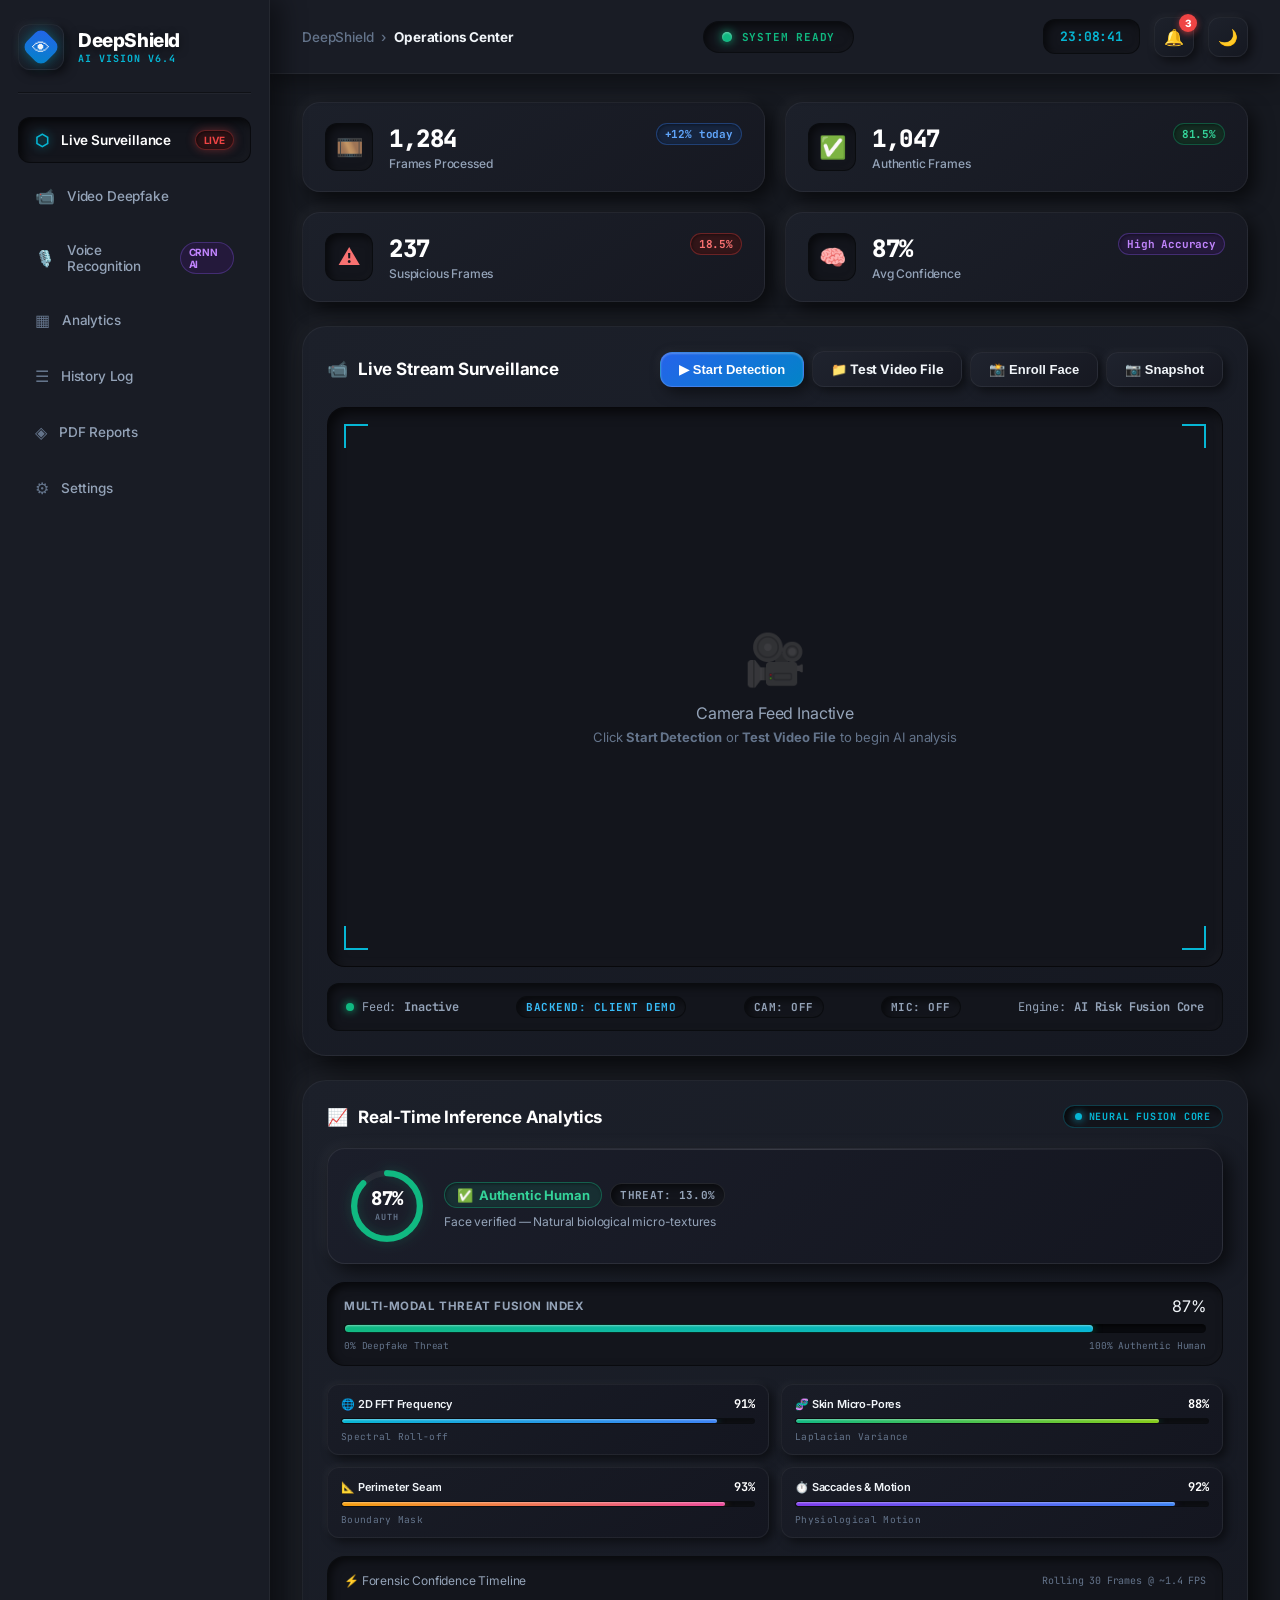
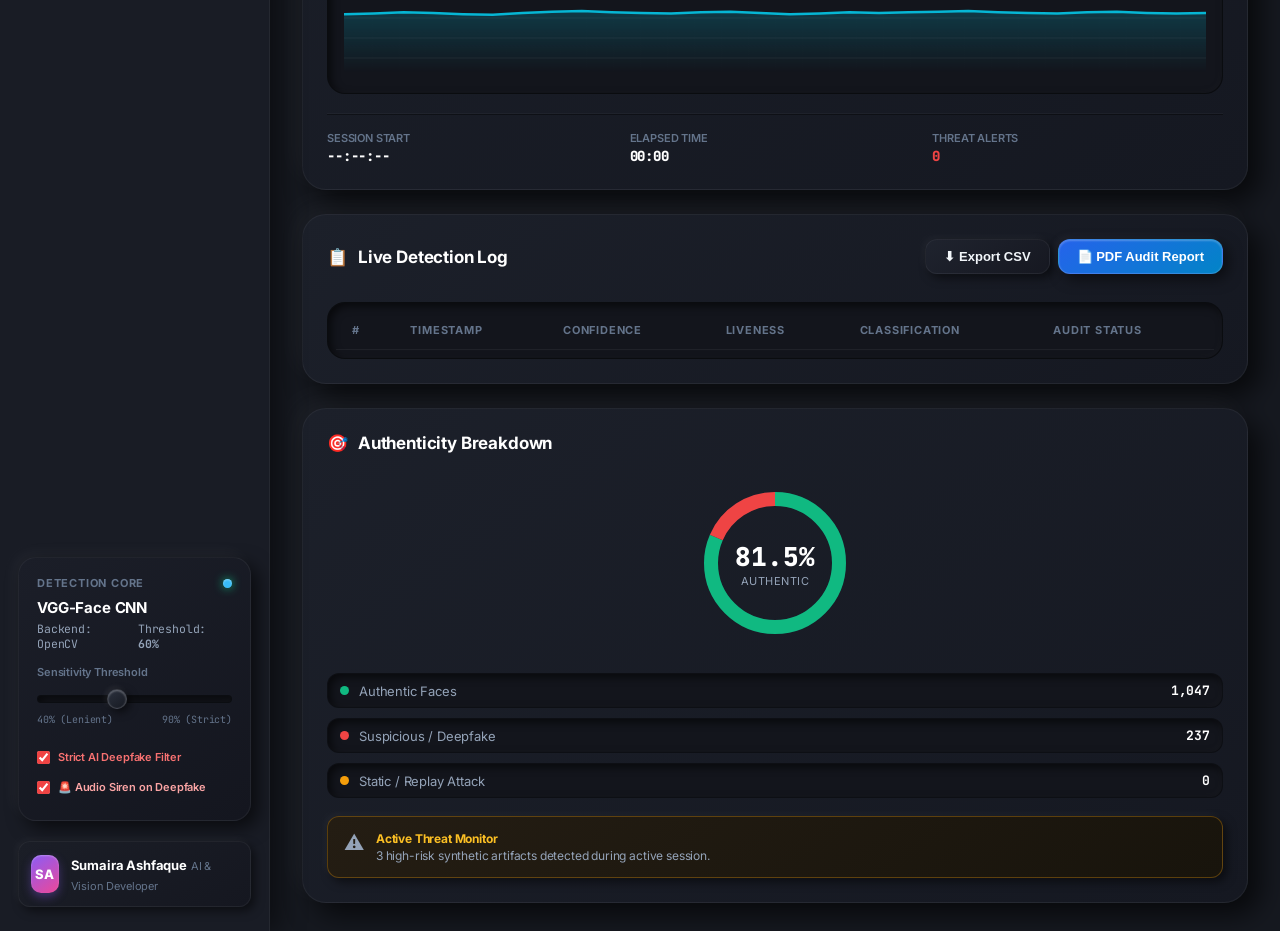
==== commit cdd7bc10: "feat(settings): add hardware device selectors, live mic test meter, siren volume test, desktop alert" ====
--- a/Real-time-Deepfake-Detection-in-video-calls-main/Frontend/index.html
+++ b/Real-time-Deepfake-Detection-in-video-calls-main/Frontend/index.html
@@ -1058,7 +1058,7 @@
             <div class="voice-hero-content">
               <div class="voice-badge" style="color: #94a3b8;">⚙️ SECURITY & HARDWARE CONTROL</div>
               <h2>System Preferences & Security Architecture</h2>
-              <p>Configure detection sensitivity levels, active hardware interfaces, alerting sound sirens, and neural backend connection status.</p>
+              <p>Configure detection sensitivity levels, active hardware interfaces, audio siren alerts, operator metadata, and audit log storage.</p>
             </div>
             <div class="voice-model-badge" style="border-color: rgba(148, 163, 184, 0.4); background: rgba(148, 163, 184, 0.1);">
               <span style="color: #94a3b8;">Configuration</span>
@@ -1066,7 +1066,10 @@
             </div>
           </div>
 
-          <div style="display: grid; grid-template-columns: 1fr 1fr; gap: 24px;">
+          <!-- 4-Panel Neumorphic Settings Grid -->
+          <div class="settings-grid" style="display: grid; grid-template-columns: repeat(auto-fit, minmax(440px, 1fr)); gap: 24px;">
+
+            <!-- PANEL 1: AI Detection Rules & Thresholds -->
             <div class="glass-panel">
               <div class="panel-title" style="margin-bottom: 18px;">
                 <span class="panel-title-icon">🛡️</span>
@@ -1075,7 +1078,7 @@
               <div style="display: flex; flex-direction: column; gap: 16px;">
                 <div>
                   <div style="display: flex; justify-content: space-between; margin-bottom: 8px;">
-                    <label style="font-size: 13px; font-weight: 600; color: #fff;">Surveillance Alert Threshold</label>
+                    <label style="font-size: 13px; font-weight: 600; color: inherit;">Surveillance Alert Threshold</label>
                     <strong id="settings-threshold-display" style="color: var(--accent-cyan); font-family: var(--font-mono);">60%</strong>
                   </div>
                   <input type="range" id="settings-threshold-slider" min="40" max="90" value="60" class="slider" />
@@ -1085,16 +1088,26 @@
                   </div>
                 </div>
 
-                <div style="background: var(--neu-surface-inset); box-shadow: var(--neu-shadow-inset-sm); padding: 14px; border-radius: var(--radius-sm); display: flex; flex-direction: column; gap: 10px; border: 1px solid rgba(0,0,0,0.4);">
-                  <label style="display: flex; align-items: center; gap: 10px; font-size: 12.5px; cursor: pointer; color: #fff;">
+                <div>
+                  <label style="display: block; font-size: 12px; color: var(--text-muted); margin-bottom: 6px;">Analysis Inference Frequency</label>
+                  <select id="settings-fps-select" class="settings-select" style="width: 100%; background: var(--neu-surface-inset); box-shadow: var(--neu-shadow-inset-sm); border: 1px solid rgba(0,0,0,0.3); border-radius: var(--radius-sm); padding: 9px 12px; color: inherit; font-size: 13px;">
+                    <option value="5">5 FPS — Eco Mode (Low CPU / Battery Saver)</option>
+                    <option value="10">10 FPS — Balanced (Standard Laptop)</option>
+                    <option value="15" selected>15 FPS — Responsive (Recommended)</option>
+                    <option value="25">25 FPS — High-Fidelity (Workstation / GPU)</option>
+                  </select>
+                </div>
+
+                <div style="background: var(--neu-surface-inset); box-shadow: var(--neu-shadow-inset-sm); padding: 14px; border-radius: var(--radius-sm); display: flex; flex-direction: column; gap: 10px; border: 1px solid rgba(0,0,0,0.15);">
+                  <label style="display: flex; align-items: center; gap: 10px; font-size: 12.5px; cursor: pointer; color: inherit;">
                     <input type="checkbox" id="settings-strict-mode" checked style="accent-color: #ef4444;" />
                     <span>Strict AI Deepfake Filter (Enhanced Sensitivity)</span>
                   </label>
-                  <label style="display: flex; align-items: center; gap: 10px; font-size: 12.5px; cursor: pointer; color: #fff;">
+                  <label style="display: flex; align-items: center; gap: 10px; font-size: 12.5px; cursor: pointer; color: inherit;">
                     <input type="checkbox" id="settings-siren-toggle" checked style="accent-color: #ef4444;" />
                     <span>🚨 Audible Siren on Critical Threat Trigger</span>
                   </label>
-                  <label style="display: flex; align-items: center; gap: 10px; font-size: 12.5px; cursor: pointer; color: #fff;">
+                  <label style="display: flex; align-items: center; gap: 10px; font-size: 12.5px; cursor: pointer; color: inherit;">
                     <input type="checkbox" id="settings-auto-snap" checked style="accent-color: #06b6d4;" />
                     <span>Auto-Snapshot Flagged Threat Frames</span>
                   </label>
@@ -1102,48 +1115,151 @@
               </div>
             </div>
 
+            <!-- PANEL 2: Hardware Devices & Audio/Video Inputs -->
+            <div class="glass-panel">
+              <div class="panel-title" style="margin-bottom: 18px;">
+                <span class="panel-title-icon">🎙️</span>
+                Hardware Devices & Media Input
+              </div>
+              <div style="display: flex; flex-direction: column; gap: 16px;">
+                <div>
+                  <div style="display: flex; justify-content: space-between; align-items: center; margin-bottom: 6px;">
+                    <label style="font-size: 12px; color: var(--text-muted);">Active Camera Input</label>
+                    <button class="panel-btn panel-btn-outline" id="settings-refresh-devices-btn" style="padding: 3px 8px; font-size: 11px;">🔄 Scan Devices</button>
+                  </div>
+                  <select id="settings-camera-select" class="settings-select" style="width: 100%; background: var(--neu-surface-inset); box-shadow: var(--neu-shadow-inset-sm); border: 1px solid rgba(0,0,0,0.3); border-radius: var(--radius-sm); padding: 9px 12px; color: inherit; font-size: 13px;">
+                    <option value="default">Default System Webcam</option>
+                  </select>
+                </div>
+
+                <div>
+                  <label style="display: block; font-size: 12px; color: var(--text-muted); margin-bottom: 6px;">Active Microphone Input</label>
+                  <select id="settings-mic-select" class="settings-select" style="width: 100%; background: var(--neu-surface-inset); box-shadow: var(--neu-shadow-inset-sm); border: 1px solid rgba(0,0,0,0.3); border-radius: var(--radius-sm); padding: 9px 12px; color: inherit; font-size: 13px;">
+                    <option value="default">Default System Microphone</option>
+                  </select>
+                </div>
+
+                <!-- Live Mic Meter & Test -->
+                <div style="background: var(--neu-surface-inset); box-shadow: var(--neu-shadow-inset-sm); padding: 12px 14px; border-radius: var(--radius-sm); border: 1px solid rgba(0,0,0,0.15);">
+                  <div style="display: flex; justify-content: space-between; align-items: center; margin-bottom: 6px;">
+                    <span style="font-size: 12px; color: var(--text-muted);">Microphone Level Meter</span>
+                    <button class="panel-btn panel-btn-outline" id="settings-test-mic-btn" style="padding: 4px 10px; font-size: 11px;">🎙️ Test Mic</button>
+                  </div>
+                  <div style="height: 10px; background: rgba(0,0,0,0.25); border-radius: 6px; overflow: hidden; position: relative;">
+                    <div id="settings-mic-meter-fill" style="width: 0%; height: 100%; background: linear-gradient(90deg, #10b981 0%, #38bdf8 70%, #ef4444 100%); transition: width 0.08s ease; border-radius: 6px;"></div>
+                  </div>
+                </div>
+
+                <div>
+                  <label style="display: block; font-size: 12px; color: var(--text-muted); margin-bottom: 6px;">Surveillance Stream Resolution</label>
+                  <select id="settings-resolution-select" class="settings-select" style="width: 100%; background: var(--neu-surface-inset); box-shadow: var(--neu-shadow-inset-sm); border: 1px solid rgba(0,0,0,0.3); border-radius: var(--radius-sm); padding: 9px 12px; color: inherit; font-size: 13px;">
+                    <option value="640x360" selected>640 x 360 (Fast AI Inference - Recommended)</option>
+                    <option value="1280x720">1280 x 720 (HD 720p)</option>
+                    <option value="1920x1080">1920 x 1080 (Full HD 1080p)</option>
+                  </select>
+                </div>
+              </div>
+            </div>
+
+            <!-- PANEL 3: Alerts, Audio & Audit Metadata -->
+            <div class="glass-panel">
+              <div class="panel-title" style="margin-bottom: 18px;">
+                <span class="panel-title-icon">🔔</span>
+                Alerts & Forensic Audit Metadata
+              </div>
+              <div style="display: flex; flex-direction: column; gap: 16px;">
+                <!-- Siren Volume Control -->
+                <div>
+                  <div style="display: flex; justify-content: space-between; align-items: center; margin-bottom: 6px;">
+                    <label style="font-size: 12px; color: var(--text-muted);">Audible Siren Volume</label>
+                    <div style="display: flex; align-items: center; gap: 8px;">
+                      <strong id="settings-siren-vol-display" style="color: var(--accent-cyan); font-family: var(--font-mono); font-size: 12px;">70%</strong>
+                      <button class="panel-btn panel-btn-outline" id="settings-test-siren-btn" style="padding: 3px 8px; font-size: 11px;">🔊 Test Siren</button>
+                    </div>
+                  </div>
+                  <input type="range" id="settings-siren-volume" min="10" max="100" value="70" class="slider" />
+                </div>
+
+                <!-- Desktop Notifications -->
+                <div style="background: var(--neu-surface-inset); box-shadow: var(--neu-shadow-inset-sm); padding: 12px 14px; border-radius: var(--radius-sm); border: 1px solid rgba(0,0,0,0.15); display: flex; justify-content: space-between; align-items: center;">
+                  <div>
+                    <div style="font-size: 12.5px; font-weight: 600; color: inherit;">Desktop Push Notifications</div>
+                    <div style="font-size: 11px; color: var(--text-muted); margin-top: 2px;" id="settings-notif-status">Status: Click to request permission</div>
+                  </div>
+                  <button class="panel-btn" id="settings-req-notif-btn" style="padding: 6px 12px; font-size: 11.5px;">🔔 Request</button>
+                </div>
+
+                <!-- Operator Name & Lab Title -->
+                <div>
+                  <label style="display: block; font-size: 12px; color: var(--text-muted); margin-bottom: 6px;">Security Officer / Analyst Name</label>
+                  <input type="text" id="settings-operator-name" value="Security Officer #4092" placeholder="e.g. Officer John Doe" style="width: 100%; background: var(--neu-surface-inset); box-shadow: var(--neu-shadow-inset-sm); border: 1px solid rgba(0,0,0,0.3); border-radius: var(--radius-sm); padding: 9px 12px; color: inherit; font-size: 13px;" />
+                </div>
+
+                <div>
+                  <label style="display: block; font-size: 12px; color: var(--text-muted); margin-bottom: 6px;">Organization / Forensic Unit</label>
+                  <input type="text" id="settings-org-name" value="DeepShield Cyber Intelligence Lab" placeholder="e.g. Cyber Crime Unit" style="width: 100%; background: var(--neu-surface-inset); box-shadow: var(--neu-shadow-inset-sm); border: 1px solid rgba(0,0,0,0.3); border-radius: var(--radius-sm); padding: 9px 12px; color: inherit; font-size: 13px;" />
+                </div>
+              </div>
+            </div>
+
+            <!-- PANEL 4: Incident Data, Storage & Backend Core -->
             <div class="glass-panel">
               <div class="panel-title" style="margin-bottom: 18px;">
                 <span class="panel-title-icon">🔌</span>
-                Backend Core & Model Status
+                Backend Core & Data Storage
               </div>
               <div style="display: flex; flex-direction: column; gap: 14px;">
                 <div>
                   <label style="display: block; font-size: 12px; color: var(--text-muted); margin-bottom: 6px;">Backend API Base URL</label>
                   <div style="display: flex; gap: 10px;">
-                    <input type="text" id="settings-api-url" value="http://localhost:8050" style="flex: 1; background: var(--neu-surface-inset); box-shadow: var(--neu-shadow-inset-sm); border: 1px solid rgba(0,0,0,0.45); border-radius: var(--radius-sm); padding: 10px 14px; color: #fff; font-family: var(--font-mono); font-size: 13px;" />
-                    <button class="panel-btn" id="settings-test-api-btn" style="padding: 10px 16px; font-size: 12px;">Ping Core</button>
-                  </div>
-                  <div style="font-size: 11px; color: var(--text-muted); margin-top: 6px; line-height: 1.4;">
-                    Default: <code style="color: #c4b5fd;">http://localhost:8050</code>. When hosting online on GitHub Pages, enter your cloud server or tunnel URL here. When offline, Standalone Client-Side Forensics run automatically.
-                  </div>
-                </div>
-
-                <div style="background: var(--neu-surface-inset); box-shadow: var(--neu-shadow-inset-sm); padding: 14px; border-radius: var(--radius-sm); border: 1px solid rgba(0,0,0,0.4); font-size: 12px; display: flex; flex-direction: column; gap: 8px;">
+                    <input type="text" id="settings-api-url" value="http://localhost:8050" style="flex: 1; background: var(--neu-surface-inset); box-shadow: var(--neu-shadow-inset-sm); border: 1px solid rgba(0,0,0,0.3); border-radius: var(--radius-sm); padding: 9px 12px; color: inherit; font-family: var(--font-mono); font-size: 13px;" />
+                    <button class="panel-btn" id="settings-test-api-btn" style="padding: 9px 14px; font-size: 12px;">Ping Core</button>
+                  </div>
+                  <div style="font-size: 11px; color: var(--text-muted); margin-top: 5px; line-height: 1.4;">
+                    Default: <code style="color: var(--accent-purple);">http://localhost:8050</code>. Connected to PyTorch CRNN & OpenCV live forensic engine.
+                  </div>
+                </div>
+
+                <!-- Storage & Cache Stats -->
+                <div style="background: var(--neu-surface-inset); box-shadow: var(--neu-shadow-inset-sm); padding: 12px 14px; border-radius: var(--radius-sm); border: 1px solid rgba(0,0,0,0.15); display: flex; justify-content: space-between; align-items: center;">
+                  <div>
+                    <div style="font-size: 12px; color: var(--text-muted);">Local Incident Storage:</div>
+                    <div style="font-size: 13px; font-weight: 700; color: inherit; margin-top: 2px;" id="settings-storage-stat">Forensic History: Ready</div>
+                  </div>
+                  <div style="display: flex; gap: 8px;">
+                    <button class="panel-btn panel-btn-outline" id="settings-export-json-btn" title="Export raw event telemetry" style="padding: 5px 10px; font-size: 11px;">📥 JSON</button>
+                    <button class="panel-btn panel-btn-outline" id="settings-clear-logs-btn" title="Purge event records" style="padding: 5px 10px; font-size: 11px; color: #ef4444;">🗑️ Clear</button>
+                  </div>
+                </div>
+
+                <!-- Neural Architecture Details -->
+                <div style="background: var(--neu-surface-inset); box-shadow: var(--neu-shadow-inset-sm); padding: 12px 14px; border-radius: var(--radius-sm); border: 1px solid rgba(0,0,0,0.15); font-size: 11.5px; display: flex; flex-direction: column; gap: 6px;">
                   <div style="display: flex; justify-content: space-between;">
                     <span style="color: var(--text-muted);">Voice Model Checkpoint:</span>
                     <strong style="color: #10b981; font-family: var(--font-mono);">best_model10.pth (46.8 MB)</strong>
                   </div>
                   <div style="display: flex; justify-content: space-between;">
                     <span style="color: var(--text-muted);">Neural Architecture:</span>
-                    <strong style="color: #c4b5fd;">CRNN + Bi-GRU + Attention</strong>
+                    <strong style="color: var(--accent-purple);">CRNN + Bi-GRU + Attention</strong>
                   </div>
                   <div style="display: flex; justify-content: space-between;">
-                    <span style="color: var(--text-muted);">Total Trainable Weights:</span>
-                    <strong style="color: #fff; font-family: var(--font-mono);">11,699,714 Parameters</strong>
+                    <span style="color: var(--text-muted);">Trainable Parameters:</span>
+                    <strong style="color: inherit; font-family: var(--font-mono);">11,699,714 Parameters</strong>
                   </div>
                   <div style="display: flex; justify-content: space-between;">
-                    <span style="color: var(--text-muted);">Vision Forensics:</span>
-                    <strong style="color: #38bdf8;">2D FFT + Laplacian + Seams</strong>
-                  </div>
-                </div>
-
-                <div style="display: flex; gap: 12px; margin-top: 10px;">
+                    <span style="color: var(--text-muted);">Liveness & Texture:</span>
+                    <strong style="color: var(--accent-cyan);">2D FFT + Laplacian + Seams</strong>
+                  </div>
+                </div>
+
+                <!-- Save & Reset Action Buttons -->
+                <div style="display: flex; gap: 12px; margin-top: 4px;">
                   <button class="panel-btn" id="settings-save-btn" style="flex: 1; justify-content: center;">💾 Save Changes</button>
                   <button class="panel-btn panel-btn-outline" id="settings-reset-btn">↺ Reset</button>
                 </div>
               </div>
             </div>
+
           </div>
         </div>
 
--- a/Real-time-Deepfake-Detection-in-video-calls-main/Frontend/style.css
+++ b/Real-time-Deepfake-Detection-in-video-calls-main/Frontend/style.css
@@ -2201,29 +2201,151 @@
   color: var(--text-primary);
 }
 
+/* Sidebar in Daylight Mode */
 body.light-theme .sidebar {
   background: linear-gradient(180deg, #edf3fa 0%, #e4ecf5 100%);
   border-right: 1px solid rgba(0, 0, 0, 0.08);
-}
-
+  box-shadow: 6px 0 16px rgba(160, 178, 202, 0.35);
+}
+
+body.light-theme .logo-title {
+  color: #0f172a !important;
+  text-shadow: none !important;
+}
+
+body.light-theme .logo-sub {
+  color: #0284c7;
+}
+
+body.light-theme .nav-item {
+  color: #475569;
+}
+
+body.light-theme .nav-icon {
+  color: #64748b;
+}
+
+body.light-theme .nav-item:hover {
+  color: #0284c7;
+  background: linear-gradient(145deg, #f0f6fd, #e4ecf5);
+  border: 1px solid rgba(2, 132, 199, 0.2);
+  box-shadow: var(--neu-shadow-raised-sm);
+}
+
+body.light-theme .nav-item.active {
+  color: #0284c7 !important;
+  background: #dce4f0 !important;
+  box-shadow: inset 3px 3px 6px rgba(160, 178, 202, 0.7), inset -2px -2px 6px #ffffff !important;
+  border: 1px solid rgba(2, 132, 199, 0.25) !important;
+  font-weight: 700;
+}
+
+body.light-theme .nav-item.active .nav-icon {
+  color: #0284c7;
+  text-shadow: 0 0 8px rgba(2, 132, 199, 0.35);
+}
+
+body.light-theme .live-badge {
+  background: #fee2e2;
+  color: #dc2626;
+  border: 1px solid #fecaca;
+  box-shadow: none;
+}
+
+/* Topbar in Daylight Mode */
 body.light-theme .topbar {
   background: rgba(234, 241, 248, 0.94);
   border-bottom: 1px solid rgba(0, 0, 0, 0.08);
-}
-
+  box-shadow: 0 4px 14px rgba(160, 178, 202, 0.25);
+}
+
+body.light-theme .breadcrumb {
+  color: #64748b;
+}
+
+body.light-theme .bc-active {
+  color: #0f172a !important;
+  font-weight: 700;
+}
+
+body.light-theme .topbar-btn {
+  background: linear-gradient(145deg, #eef4fb, #e2eaf4);
+  color: #334155;
+  border: 1px solid rgba(0, 0, 0, 0.08);
+  box-shadow: var(--neu-shadow-raised-sm);
+}
+
+body.light-theme .topbar-btn:hover {
+  background: #f1f6fc;
+  color: #0f172a;
+}
+
+body.light-theme .topbar-btn:active {
+  background: #dce4f0;
+  box-shadow: var(--neu-shadow-pressed);
+}
+
+body.light-theme .topbar-clock {
+  background: #dce4f0;
+  color: #0284c7;
+  border: 1px solid rgba(0, 0, 0, 0.1);
+  box-shadow: var(--neu-shadow-inset-sm);
+}
+
+body.light-theme .live-indicator {
+  background: #dcfce7;
+  border-color: #86efac;
+}
+
+body.light-theme .live-indicator .live-text {
+  color: #166534;
+}
+
+body.light-theme .live-indicator.connecting,
+body.light-theme .live-indicator.reconnecting {
+  background: #fef3c7;
+  border-color: #fde68a;
+}
+
+body.light-theme .live-indicator.connecting .live-text,
+body.light-theme .live-indicator.reconnecting .live-text {
+  color: #b45309;
+}
+
+body.light-theme .live-indicator.error {
+  background: #fee2e2;
+  border-color: #fecaca;
+}
+
+body.light-theme .live-indicator.error .live-text {
+  color: #b91c1c;
+}
+
+/* Glass Panels & Metric Stat Cards */
 body.light-theme .stat-card,
 body.light-theme .glass-panel,
 body.light-theme .voice-panel,
 body.light-theme .settings-card,
-body.light-theme .modal-card,
-body.light-theme .notification-dropdown {
+body.light-theme .modal-card {
   background: linear-gradient(145deg, #eef4fb, #e2eaf4);
-  border: 1px solid rgba(255, 255, 255, 0.85);
+  border: 1px solid rgba(255, 255, 255, 0.9);
+  box-shadow: var(--neu-shadow-raised);
   color: var(--text-primary);
 }
 
+body.light-theme .stat-card:hover,
+body.light-theme .glass-panel:hover {
+  box-shadow: var(--neu-shadow-raised-hover);
+}
+
+body.light-theme .stat-icon {
+  background: #dce4f0;
+  box-shadow: var(--neu-shadow-inset-sm);
+  border: 1px solid rgba(0, 0, 0, 0.08);
+}
+
+body.light-theme .stat-value,
 body.light-theme .panel-title,
-body.light-theme .stat-value,
 body.light-theme .settings-label,
 body.light-theme .voice-hero-content h2,
 body.light-theme .status-label,
@@ -2231,56 +2353,203 @@
 body.light-theme .conf-val,
 body.light-theme .quad-val,
 body.light-theme .si-val,
-body.light-theme .modal-title {
+body.light-theme .modal-title,
+body.light-theme .vfr-header span,
+body.light-theme .donut-pct {
   color: #0f172a !important;
 }
+
+body.light-theme .stat-label,
+body.light-theme .donut-label,
+body.light-theme .si-label,
+body.light-theme .modal-sub,
+body.light-theme .fusion-title,
+body.light-theme .quad-sub,
+body.light-theme .mini-tag {
+  color: #64748b !important;
+}
+
+body.light-theme .stat-blue { color: #0284c7; }
+body.light-theme .stat-green { color: #059669; }
+body.light-theme .stat-red { color: #dc2626; }
+body.light-theme .stat-purple { color: #7c3aed; }
+
+body.light-theme .badge-blue { background: #dbeafe; color: #1d4ed8; border: 1px solid #bfdbfe; }
+body.light-theme .badge-green { background: #dcfce7; color: #15803d; border: 1px solid #bbf7d0; }
+body.light-theme .badge-red { background: #fee2e2; color: #b91c1c; border: 1px solid #fecaca; }
+body.light-theme .badge-purple { background: #f3e8ff; color: #7e22ce; border: 1px solid #e9d5ff; }
 
 body.light-theme .panel-btn-outline {
   background: linear-gradient(145deg, #eaf0f8, #e1e9f3);
   color: #1e293b;
   border: 1px solid rgba(0, 0, 0, 0.1);
+  box-shadow: var(--neu-shadow-raised-sm);
 }
 
 body.light-theme .panel-btn-outline:hover {
   background: #f1f6fc;
   color: #0f172a;
-}
-
-body.light-theme .topbar-btn {
-  background: linear-gradient(145deg, #eef4fb, #e2eaf4);
-  color: #334155;
+  box-shadow: var(--neu-shadow-raised);
+}
+
+/* Video Frame & HUD Overlays */
+body.light-theme .video-wrapper {
+  background: #d8e2ef;
+  border: 1px solid rgba(0, 0, 0, 0.12);
+  box-shadow: inset 4px 4px 10px rgba(160, 178, 202, 0.65), inset -3px -3px 8px rgba(255, 255, 255, 0.9);
+}
+
+body.light-theme .video-placeholder {
+  color: #475569;
+}
+
+body.light-theme .video-idle-sub {
+  color: #64748b;
+}
+
+body.light-theme .hud-info {
+  background: rgba(255, 255, 255, 0.95);
+  border: 1px solid rgba(0, 0, 0, 0.1);
+  box-shadow: 0 4px 14px rgba(0, 0, 0, 0.1);
+}
+
+body.light-theme .hud-conf {
+  color: #0f172a;
+  border-left: 1px solid rgba(0, 0, 0, 0.15);
+}
+
+body.light-theme .video-meta {
+  background: #dce4f0;
+  box-shadow: var(--neu-shadow-inset-sm);
   border: 1px solid rgba(0, 0, 0, 0.08);
-}
-
-body.light-theme .topbar-clock {
+  color: #475569;
+}
+
+body.light-theme .vm-item strong {
+  color: #0f172a;
+}
+
+body.light-theme .vm-item strong[id$="-indicator"] {
+  background: #eef4fb;
+  border-color: rgba(0, 0, 0, 0.1);
+  color: #0f172a;
+}
+
+/* Real-Time Inference Analytics */
+body.light-theme .analytics-live-tag {
   background: #dce4f0;
   color: #0284c7;
-  border-color: rgba(0, 0, 0, 0.1);
+  border: 1px solid rgba(2, 132, 199, 0.25);
 }
 
 body.light-theme .status-display {
   background: linear-gradient(135deg, #edf3fa 0%, #e2eaf4 100%);
-  border-color: rgba(255, 255, 255, 0.9);
+  border: 1px solid rgba(255, 255, 255, 0.95);
+  box-shadow: var(--neu-shadow-raised);
+}
+
+body.light-theme .radial-track {
+  stroke: rgba(0, 0, 0, 0.09);
+}
+
+body.light-theme .radial-unit {
+  color: #64748b;
+}
+
+body.light-theme .status-pill-chip.authentic-active {
+  background: #dcfce7;
+  color: #15803d;
+  border: 1px solid #86efac;
+}
+
+body.light-theme .status-pill-chip.threat-active {
+  background: #fee2e2;
+  color: #b91c1c;
+  border: 1px solid #fca5a5;
+}
+
+body.light-theme .threat-index-pill {
+  background: #dce4f0;
+  border: 1px solid rgba(0, 0, 0, 0.08);
+  color: #475569;
+}
+
+body.light-theme .threat-index-pill.threat-low {
+  background: #dcfce7;
+  color: #15803d;
+  border-color: #bbf7d0;
+}
+
+body.light-theme .threat-index-pill.threat-high {
+  background: #fee2e2;
+  color: #b91c1c;
+  border-color: #fca5a5;
+  text-shadow: none;
+}
+
+body.light-theme .status-sub {
+  color: #475569;
+}
+
+body.light-theme .master-fusion-well {
+  background: #dce4f0;
+  box-shadow: var(--neu-shadow-inset-sm);
+  border: 1px solid rgba(0, 0, 0, 0.08);
+}
+
+body.light-theme .master-fusion-well .conf-bar-wrap {
+  background: #cdd8e6;
+  box-shadow: inset 2px 2px 5px rgba(160, 178, 202, 0.8);
+}
+
+body.light-theme .fusion-meta-labels {
+  color: #64748b;
 }
 
 body.light-theme .quad-card {
   background: linear-gradient(145deg, #ebf1f8, #e0e8f3);
-  border-color: rgba(0, 0, 0, 0.06);
-}
-
-body.light-theme .master-fusion-well,
-body.light-theme .mini-chart-section,
-body.light-theme .log-table-wrap,
-body.light-theme .voice-upload-zone,
-body.light-theme .voice-visualizer-wrap,
-body.light-theme .video-wrapper,
-body.light-theme .settings-input {
+  border: 1px solid rgba(255, 255, 255, 0.9);
+  box-shadow: var(--neu-shadow-raised-sm);
+}
+
+body.light-theme .quad-card:hover {
+  border-color: rgba(2, 132, 199, 0.35);
+  box-shadow: 4px 4px 12px rgba(160, 178, 202, 0.65), -4px -4px 12px #ffffff;
+}
+
+body.light-theme .quad-name {
+  color: #1e293b;
+}
+
+body.light-theme .quad-bar-wrap {
+  background: #cdd8e6;
+  border: 1px solid rgba(0, 0, 0, 0.08);
+}
+
+body.light-theme .mini-chart-section {
   background: #dce4f0;
-  border-color: rgba(0, 0, 0, 0.1);
-}
-
-body.light-theme .settings-input {
-  color: #0f172a;
+  box-shadow: var(--neu-shadow-inset-sm);
+  border: 1px solid rgba(0, 0, 0, 0.08);
+}
+
+body.light-theme .mini-chart-title {
+  color: #1e293b;
+}
+
+body.light-theme .session-info {
+  border-top: 1px solid rgba(0, 0, 0, 0.08);
+  box-shadow: 0 -1px 0 rgba(255, 255, 255, 0.7);
+}
+
+body.light-theme .alert-val {
+  color: #dc2626;
+}
+
+/* Bottom Log Table & Donut Chart */
+body.light-theme .log-table-wrap {
+  background: #dce4f0;
+  box-shadow: var(--neu-shadow-inset-sm);
+  border: 1px solid rgba(0, 0, 0, 0.08);
 }
 
 body.light-theme .log-table th {
@@ -2290,20 +2559,338 @@
 
 body.light-theme .log-table td {
   color: #1e293b;
-  border-bottom: 1px solid rgba(0, 0, 0, 0.06);
+  border-bottom: 1px solid rgba(0, 0, 0, 0.05);
 }
 
 body.light-theme .log-table tr:hover td {
-  background: rgba(255, 255, 255, 0.5);
-}
-
+  background: rgba(255, 255, 255, 0.6);
+}
+
+body.light-theme .log-tag.auth {
+  background: #dcfce7;
+  color: #15803d;
+  border: 1px solid #bbf7d0;
+  box-shadow: none;
+}
+
+body.light-theme .log-tag.sus,
+body.light-theme .log-tag.flagged {
+  background: #fee2e2;
+  color: #b91c1c;
+  border: 1px solid #fecaca;
+  box-shadow: none;
+}
+
+body.light-theme .dist-item {
+  background: #dce4f0;
+  box-shadow: var(--neu-shadow-inset-sm);
+  border: 1px solid rgba(0, 0, 0, 0.08);
+  color: #334155;
+}
+
+body.light-theme .dist-item strong {
+  color: #0f172a;
+}
+
+/* Dedicated Sub-Pages Hero Banners */
+body.light-theme .voice-hero-banner {
+  background: linear-gradient(145deg, #ebf1f8, #e0e8f3) !important;
+  border: 1px solid rgba(255, 255, 255, 0.9) !important;
+  box-shadow: var(--neu-shadow-raised) !important;
+}
+
+body.light-theme .voice-model-badge {
+  background: #dce4f0 !important;
+  border: 1px solid rgba(0, 0, 0, 0.08) !important;
+}
+
+body.light-theme .voice-model-badge span {
+  color: #64748b !important;
+}
+
+body.light-theme .voice-model-badge strong {
+  color: #0f172a !important;
+}
+
+/* Dedicated Voice Recognition Studio */
+body.light-theme .voice-visualizer-wrap {
+  background: #d8e2ef;
+  border: 1px solid rgba(0, 0, 0, 0.1);
+  box-shadow: inset 4px 4px 10px rgba(160, 178, 202, 0.6), inset -3px -3px 8px #ffffff;
+}
+
+body.light-theme .voice-spectrum-overlay span {
+  color: #0284c7;
+}
+
+body.light-theme .voice-verdict-card {
+  background: linear-gradient(145deg, #ebf1f8, #e0e8f3);
+  border: 1px solid rgba(255, 255, 255, 0.9);
+  box-shadow: var(--neu-shadow-raised-sm);
+}
+
+body.light-theme .voice-verdict-title {
+  color: #0f172a;
+}
+
+body.light-theme .voice-verdict-desc {
+  color: #475569;
+}
+
+body.light-theme .voice-score-pill {
+  background: #dcfce7;
+  color: #15803d;
+  border: 1px solid #86efac;
+}
+
+body.light-theme .vm-card {
+  background: linear-gradient(145deg, #ebf1f8, #e0e8f3);
+  border: 1px solid rgba(255, 255, 255, 0.9);
+  box-shadow: var(--neu-shadow-raised-sm);
+}
+
+body.light-theme .vm-card-title {
+  color: #64748b;
+}
+
+body.light-theme .vm-card-val {
+  color: #0f172a;
+}
+
+body.light-theme .vm-card-bar {
+  background: #cdd8e6;
+  border: 1px solid rgba(0, 0, 0, 0.08);
+}
+
+body.light-theme .voice-upload-zone {
+  background: #dce4f0;
+  border-color: rgba(2, 132, 199, 0.35);
+  box-shadow: var(--neu-shadow-inset);
+}
+
+body.light-theme .voice-upload-zone:hover {
+  background: #e2eaf4;
+  border-color: rgba(2, 132, 199, 0.7);
+}
+
+body.light-theme .voice-upload-text {
+  color: #0f172a;
+}
+
+body.light-theme .voice-upload-sub {
+  color: #64748b;
+}
+
+body.light-theme .preset-real {
+  background: #dcfce7;
+  color: #166534;
+  border: 1px solid #86efac;
+}
+
+body.light-theme .preset-fake {
+  background: #fee2e2;
+  color: #991b1b;
+  border: 1px solid #fca5a5;
+}
+
+body.light-theme .preset-amber {
+  background: #fef3c7;
+  color: #92400e;
+  border: 1px solid #fcd34d;
+}
+
+body.light-theme .voice-file-result {
+  background: linear-gradient(145deg, #ebf1f8, #e0e8f3);
+  border: 1px solid rgba(255, 255, 255, 0.9);
+  box-shadow: var(--neu-shadow-raised-sm);
+}
+
+body.light-theme .vfr-metric-row span {
+  color: #475569;
+}
+
+body.light-theme .vfr-metric-row strong {
+  color: #0f172a;
+}
+
+body.light-theme .vfr-reasons {
+  color: #475569;
+}
+
+/* History, Settings & Form Controls in Daylight Mode */
+body.light-theme input[type="text"],
+body.light-theme select,
+body.light-theme textarea {
+  background: #dce4f0 !important;
+  color: #0f172a !important;
+  border: 1px solid rgba(0, 0, 0, 0.12) !important;
+  box-shadow: var(--neu-shadow-inset-sm) !important;
+}
+
+body.light-theme input[type="text"]::placeholder {
+  color: #94a3b8 !important;
+}
+
+body.light-theme input[type="range"].slider {
+  background: #cdd8e6 !important;
+}
+
+body.light-theme .glass-panel label {
+  color: #1e293b !important;
+}
+
+body.light-theme code {
+  background: #dce4f0;
+  color: #0284c7;
+  border: 1px solid rgba(0, 0, 0, 0.08);
+}
+
+/* Ambient Canvas & Overlays in Light Mode */
 body.light-theme .scanline-overlay {
-  opacity: 0.03;
+  opacity: 0.02;
 }
 
 body.light-theme #particle-canvas {
-  opacity: 0.15;
-  filter: invert(1);
+  opacity: 0.18;
+  filter: invert(0.85);
+}
+
+/* Toast Floating Alerts */
+body.light-theme .toast {
+  background: linear-gradient(145deg, #ffffff, #eaf2fb);
+  color: #0f172a;
+  border: 1px solid rgba(0, 0, 0, 0.1);
+  box-shadow: 8px 8px 24px rgba(160, 178, 202, 0.75);
+}
+
+/* Modals in Daylight Mode */
+body.light-theme .modal-overlay {
+  background: rgba(15, 23, 42, 0.45);
+  backdrop-filter: blur(8px);
+}
+
+body.light-theme .modal-card {
+  background: linear-gradient(145deg, #edf4fb, #e2ebf5);
+  border: 1px solid rgba(255, 255, 255, 0.95);
+  box-shadow: 18px 18px 45px rgba(160, 178, 202, 0.8), -12px -12px 35px #ffffff;
+  color: #0f172a;
+}
+
+body.light-theme .modal-close {
+  background: #dce4f0;
+  color: #475569;
+  border: 1px solid rgba(0, 0, 0, 0.1);
+}
+
+body.light-theme .modal-close:hover {
+  background: #cdd8e6;
+  color: #0f172a;
+}
+
+body.light-theme .enroll-tabs {
+  background: #dce4f0;
+  box-shadow: var(--neu-shadow-inset-sm);
+}
+
+body.light-theme .enroll-tab {
+  color: #475569;
+}
+
+body.light-theme .enroll-tab.active {
+  background: linear-gradient(145deg, #ffffff, #edf4fb);
+  color: #0284c7;
+  box-shadow: var(--neu-shadow-raised-sm);
+  border: 1px solid rgba(2, 132, 199, 0.2);
+}
+
+body.light-theme .enroll-preview-box {
+  background: #d8e2ef;
+  border: 1px solid rgba(0, 0, 0, 0.1);
+}
+
+body.light-theme .enroll-cam-idle {
+  color: #475569;
+}
+
+body.light-theme .enroll-image-preview {
+  background: #dce4f0;
+}
+
+body.light-theme .preview-filename {
+  color: #0f172a;
+}
+
+body.light-theme .enroll-form-group label {
+  color: #334155;
+}
+
+body.light-theme .enrolled-status-strip {
+  border-top: 1px solid rgba(0, 0, 0, 0.08);
+}
+
+body.light-theme .ess-label {
+  color: #64748b;
+}
+
+body.light-theme .ess-val {
+  color: #059669;
+}
+
+/* Notification Dropdown in Daylight Mode */
+body.light-theme .notification-dropdown {
+  background: linear-gradient(145deg, #eef4fb, #e2eaf4);
+  border: 1px solid rgba(255, 255, 255, 0.95);
+  box-shadow: 10px 10px 28px rgba(160, 178, 202, 0.75), -8px -8px 24px #ffffff;
+}
+
+body.light-theme .notif-header {
+  background: #dce4f0;
+  border-bottom: 1px solid rgba(0, 0, 0, 0.08);
+}
+
+body.light-theme .notif-title {
+  color: #0f172a;
+}
+
+body.light-theme .notif-unread-tag {
+  background: #dbeafe;
+  color: #1d4ed8;
+  border-color: #bfdbfe;
+}
+
+body.light-theme .notif-btn {
+  color: #475569;
+}
+
+body.light-theme .notif-btn:hover {
+  color: #0f172a;
+  background: rgba(0, 0, 0, 0.06);
+}
+
+body.light-theme .notif-item {
+  background: linear-gradient(145deg, #f0f6fd, #e4ecf5);
+  border: 1px solid rgba(0, 0, 0, 0.06);
+}
+
+body.light-theme .notif-item.unread {
+  background: linear-gradient(145deg, #ffffff, #edf4fb);
+  border-left-color: #0284c7;
+}
+
+body.light-theme .notif-item-title {
+  color: #0f172a;
+}
+
+body.light-theme .notif-item-desc {
+  color: #475569;
+}
+
+body.light-theme .notif-item-time {
+  color: #64748b;
+}
+
+body.light-theme .notif-empty {
+  color: #64748b;
 }
 
 /* ==========================================================================
@@ -2609,4 +3196,56 @@
 }
 
 .ess-label { color: var(--text-muted); }
-.ess-val { color: var(--accent-emerald); font-weight: 700; }+.ess-val { color: var(--accent-emerald); font-weight: 700; }
+
+/* ==========================================================================
+   Enhanced Settings Studio (Neumorphic Hardware & Preference Controls)
+   ========================================================================== */
+.settings-grid {
+  display: grid;
+  grid-template-columns: repeat(auto-fit, minmax(420px, 1fr));
+  gap: 24px;
+}
+
+.settings-select {
+  cursor: pointer;
+  outline: none;
+  font-family: var(--font-main);
+  transition: border-color var(--transition-fast), box-shadow var(--transition-fast);
+}
+
+.settings-select:focus {
+  border-color: var(--accent-cyan) !important;
+  box-shadow: 0 0 10px rgba(6, 182, 212, 0.35) !important;
+}
+
+body.light-theme .settings-select {
+  background: #dce4f0 !important;
+  color: #0f172a !important;
+  border: 1px solid rgba(0, 0, 0, 0.12) !important;
+  box-shadow: var(--neu-shadow-inset-sm) !important;
+}
+
+body.light-theme .settings-select option {
+  background: #f1f5f9;
+  color: #0f172a;
+}
+
+body.light-theme .settings-section-container .glass-panel {
+  color: #0f172a;
+}
+
+body.light-theme .settings-section-container input[type="text"] {
+  background: #dce4f0 !important;
+  color: #0f172a !important;
+  border: 1px solid rgba(0, 0, 0, 0.12) !important;
+  box-shadow: var(--neu-shadow-inset-sm) !important;
+}
+
+body.light-theme .settings-section-container label {
+  color: #334155 !important;
+}
+
+body.light-theme #settings-storage-stat {
+  color: #0f172a;
+}
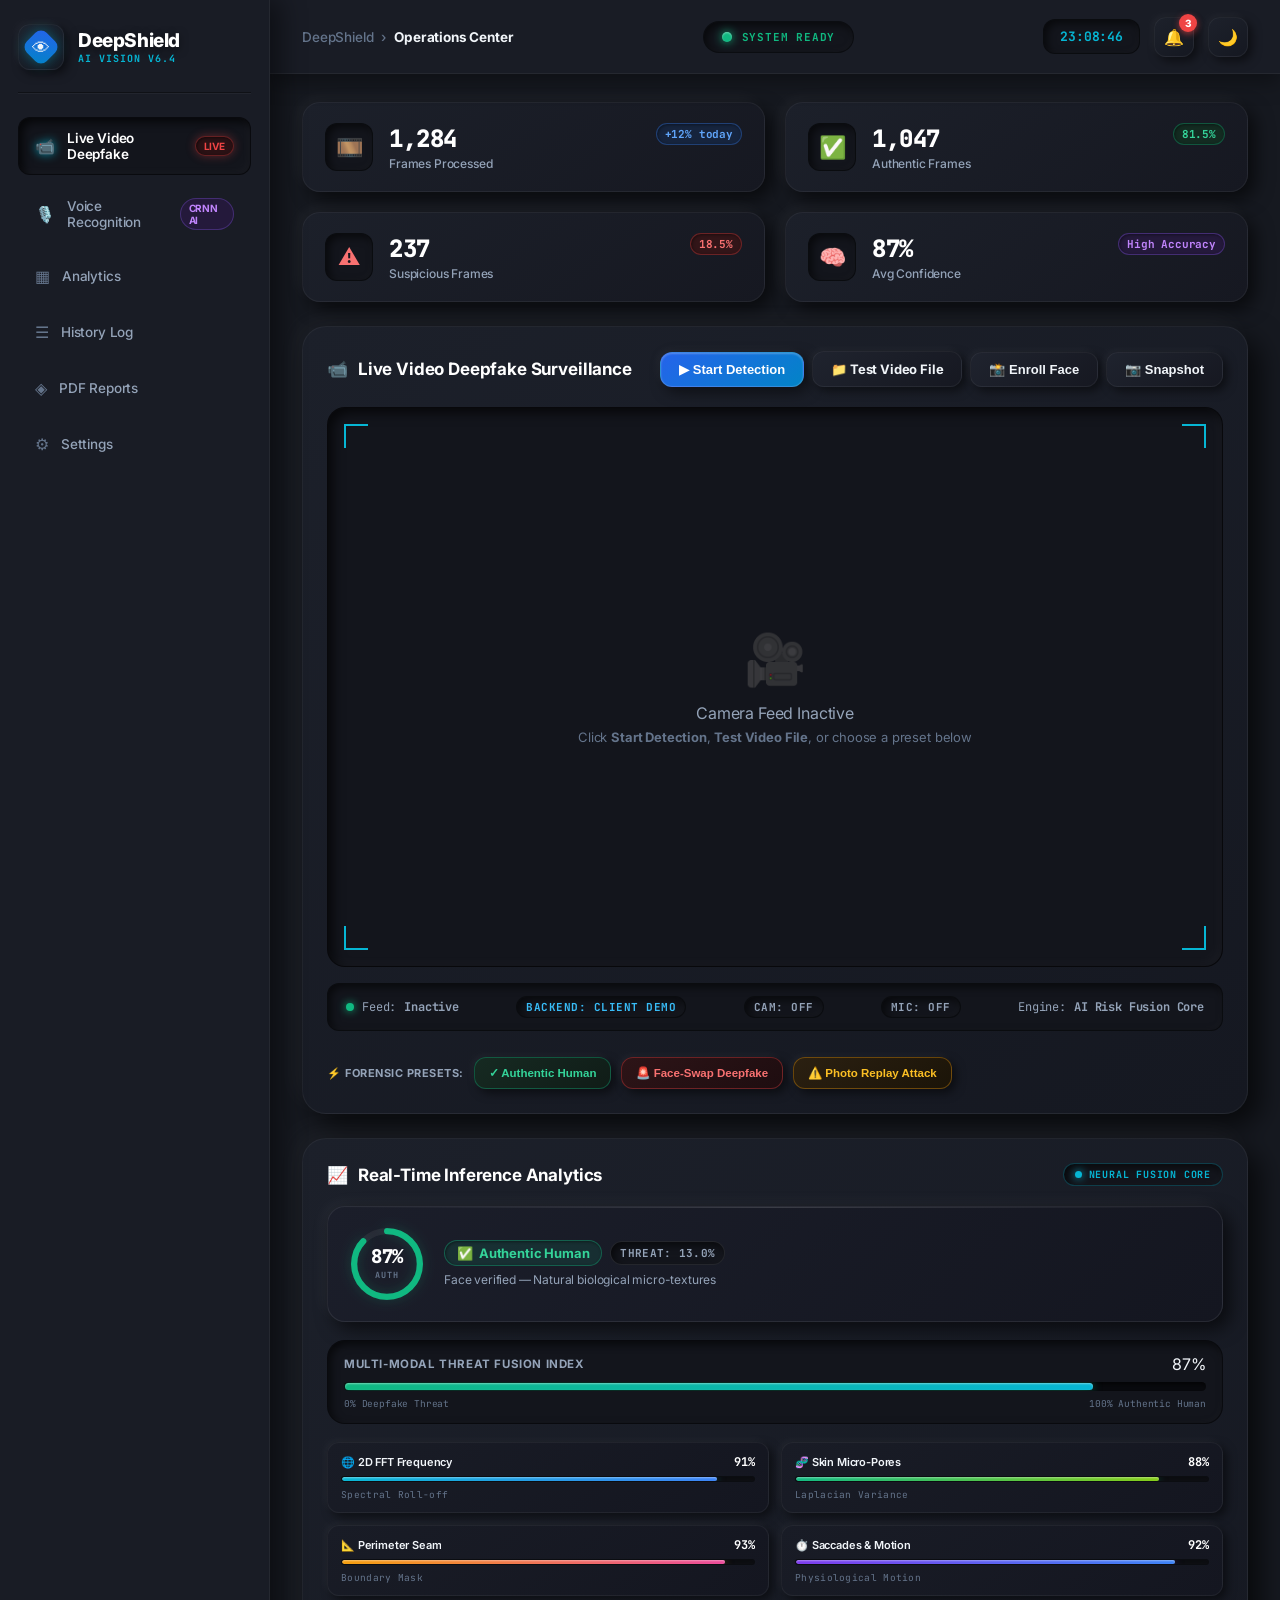
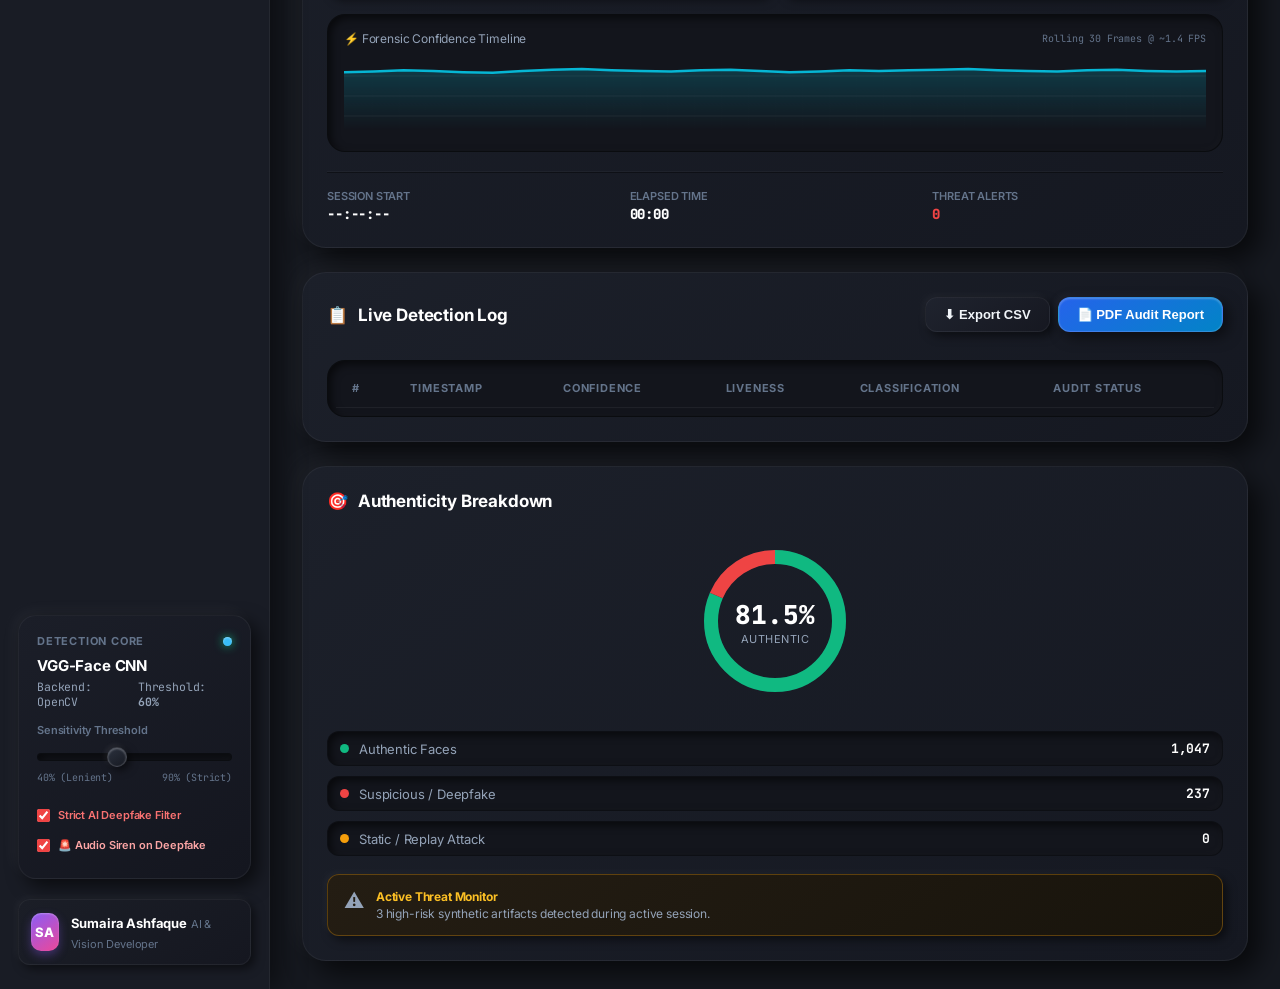
==== commit 80d880a2: "feat(ui): merge Live Surveillance and Video Deepfake into unified section with quick presets and dra" ====
--- a/Real-time-Deepfake-Detection-in-video-calls-main/Frontend/index.html
+++ b/Real-time-Deepfake-Detection-in-video-calls-main/Frontend/index.html
@@ -33,13 +33,9 @@
 
       <nav class="sidebar-nav">
         <a href="#" class="nav-item active" id="nav-dashboard">
-          <span class="nav-icon">⬡</span>
-          <span class="nav-label">Live Surveillance</span>
+          <span class="nav-icon">📹</span>
+          <span class="nav-label">Live Video Deepfake</span>
           <span class="nav-badge live-badge" style="margin-left: auto;">LIVE</span>
-        </a>
-        <a href="#" class="nav-item" id="nav-video">
-          <span class="nav-icon">📹</span>
-          <span class="nav-label">Video Deepfake</span>
         </a>
         <a href="#" class="nav-item" id="nav-voice">
           <span class="nav-icon">🎙️</span>
@@ -215,7 +211,7 @@
             <div class="panel-header">
               <div class="panel-title">
                 <span class="panel-title-icon">📹</span>
-                Live Stream Surveillance
+                Live Video Deepfake Surveillance
               </div>
               <div class="panel-actions">
                 <button class="panel-btn" id="toggle-detection">▶ Start Detection</button>
@@ -243,7 +239,7 @@
               <div class="video-placeholder" id="video-placeholder">
                 <div class="video-idle-icon">🎥</div>
                 <p>Camera Feed Inactive</p>
-                <p class="video-idle-sub">Click <strong>Start Detection</strong> or <strong>Test Video File</strong> to begin AI analysis</p>
+                <p class="video-idle-sub">Click <strong>Start Detection</strong>, <strong>Test Video File</strong>, or choose a preset below</p>
               </div>
 
               <video id="webcam-video" autoplay muted playsinline style="display:none;"></video>
@@ -277,6 +273,14 @@
               <span class="vm-item"><strong id="cam-status-indicator" style="color: #94a3b8;">CAM: OFF</strong></span>
               <span class="vm-item"><strong id="mic-status-indicator" style="color: #94a3b8;">MIC: OFF</strong></span>
               <span class="vm-item">Engine: <strong>AI Risk Fusion Core</strong></span>
+            </div>
+
+            <!-- Quick Forensic Test Presets Strip -->
+            <div class="video-preset-strip" style="display: flex; align-items: center; gap: 10px; margin-top: 14px; padding-top: 12px; border-top: 1px solid var(--border-subtle); flex-wrap: wrap;">
+              <span class="preset-label" style="font-size: 11px; font-weight: 700; color: #94a3b8; text-transform: uppercase; letter-spacing: 0.5px;">⚡ Forensic Presets:</span>
+              <button class="preset-btn preset-real" id="preset-real-video" type="button" title="Simulate Authentic Human Video Stream">✓ Authentic Human</button>
+              <button class="preset-btn preset-fake" id="preset-fake-video" type="button" title="Simulate Face-Swap Deepfake Attack">🚨 Face-Swap Deepfake</button>
+              <button class="preset-btn preset-amber" id="preset-replay-video" type="button" title="Simulate Photo / Screen Replay Attack">⚠️ Photo Replay Attack</button>
             </div>
 
           </div>
@@ -495,140 +499,7 @@
 
         </div> <!-- End #unified-surveillance-section -->
 
-        <!-- ===== SECTION 2: DEDICATED VIDEO RECOGNITION STUDIO ===== -->
-        <div class="video-section-container" id="video-recognition-section" style="display: none;">
-          <div class="voice-hero-banner" style="border-color: rgba(6, 182, 212, 0.35); background: linear-gradient(135deg, rgba(8, 47, 73, 0.7) 0%, rgba(15, 23, 42, 0.8) 100%);">
-            <div class="voice-hero-content">
-              <div class="voice-badge" style="color: #38bdf8;">📹 COMPUTER VISION FORENSICS</div>
-              <h2>Video Recognition & Visual Deepfake Analysis</h2>
-              <p>Multi-cue visual forensics combining 2D Fast Fourier Transform (FFT) spectral roll-off, Laplacian skin micro-texture gradient analysis, and facial boundary seam detection.</p>
-            </div>
-            <div class="voice-model-badge" style="border-color: rgba(6, 182, 212, 0.4); background: rgba(6, 182, 212, 0.1);">
-              <span style="color: #94a3b8;">Forensics Engine</span>
-              <strong style="color: #38bdf8;">Multi-Cue CV Core Active</strong>
-            </div>
-          </div>
-
-          <div class="voice-grid-row">
-            <!-- Video Panel 1: Live Video / Camera Forensic Scanner -->
-            <div class="glass-panel voice-panel">
-              <div class="panel-header">
-                <div class="panel-title">
-                  <span class="panel-title-icon">👁️</span>
-                  Live Video Forensics & Facial Biometrics
-                </div>
-                <div class="panel-actions">
-                  <button class="panel-btn" id="vr-toggle-btn">▶ Start Video Scanner</button>
-                </div>
-              </div>
-
-              <!-- Dedicated Video Player Frame -->
-              <div class="video-wrapper" id="vr-video-wrapper" style="height: 280px; margin-bottom: 16px;">
-                <div class="video-placeholder" id="vr-placeholder">
-                  <div class="video-idle-icon">📹</div>
-                  <p>Video Forensics Scanner Standby</p>
-                  <p class="video-idle-sub">Click <strong>Start Video Scanner</strong> or choose a preset below</p>
-                </div>
-                <video id="vr-video" autoplay muted playsinline style="display:none;"></video>
-                <canvas id="vr-canvas" style="display:none;"></canvas>
-                <div class="hud-red-alert-tag" id="vr-red-alert-tag" style="display: none;">
-                  <span>🚨 RED CAUTION: DEEPFAKE VIDEO CONFIRMED</span>
-                </div>
-                <div class="hud-corner hud-tl"></div>
-                <div class="hud-corner hud-tr"></div>
-                <div class="hud-corner hud-bl"></div>
-                <div class="hud-corner hud-br"></div>
-              </div>
-
-              <!-- Video Threat Verdict Banner -->
-              <div class="voice-verdict-card" id="vr-verdict-card">
-                <div class="voice-verdict-icon" id="vr-verdict-icon">👁️</div>
-                <div class="voice-verdict-body">
-                  <div class="voice-verdict-title" id="vr-verdict-title">Forensic Engine Ready</div>
-                  <div class="voice-verdict-desc" id="vr-verdict-desc">Analyzing 2D FFT spectral roll-off, facial skin pores, and boundary seams.</div>
-                </div>
-                <div class="voice-score-pill" id="vr-score-pill">--% AUTHENTIC</div>
-              </div>
-
-              <!-- Live Video Forensics Metrics Matrix -->
-              <div class="voice-metrics-grid">
-                <div class="vm-card">
-                  <div class="vm-card-title">2D FFT Spectral Integrity</div>
-                  <div class="vm-card-val" id="vr-m-fft">Standby</div>
-                  <div class="vm-card-bar"><div class="vm-bar-inner" id="vrb-fft" style="width: 50%; background: linear-gradient(90deg, #3b82f6, #06b6d4);"></div></div>
-                </div>
-                <div class="vm-card">
-                  <div class="vm-card-title">Skin Texture (Laplacian)</div>
-                  <div class="vm-card-val" id="vr-m-skin">Standby</div>
-                  <div class="vm-card-bar"><div class="vm-bar-inner" id="vrb-skin" style="width: 50%; background: linear-gradient(90deg, #10b981, #06b6d4);"></div></div>
-                </div>
-                <div class="vm-card">
-                  <div class="vm-card-title">Boundary Seam Disparity</div>
-                  <div class="vm-card-val" id="vr-m-seam">Standby</div>
-                  <div class="vm-card-bar"><div class="vm-bar-inner" id="vrb-seam" style="width: 50%; background: linear-gradient(90deg, #f59e0b, #ef4444);"></div></div>
-                </div>
-                <div class="vm-card">
-                  <div class="vm-card-title">Micro-Motion Liveness</div>
-                  <div class="vm-card-val" id="vr-m-live">Standby</div>
-                  <div class="vm-card-bar"><div class="vm-bar-inner" id="vrb-live" style="width: 50%; background: linear-gradient(90deg, #8b5cf6, #3b82f6);"></div></div>
-                </div>
-              </div>
-            </div>
-
-            <!-- Video Panel 2: Video File Deepfake Inspector & Presets -->
-            <div class="glass-panel voice-panel">
-              <div class="panel-header">
-                <div class="panel-title">
-                  <span class="panel-title-icon">🎬</span>
-                  Video File Deepfake Recognition
-                </div>
-              </div>
-
-              <div class="voice-upload-zone" id="vr-drop-zone">
-                <div class="voice-upload-icon">🎥</div>
-                <div class="voice-upload-text">Upload video file for multi-cue deepfake inspection</div>
-                <div class="voice-upload-sub">Supports MP4, WebM, AVI, MOV up to 100MB</div>
-                <label class="panel-btn" for="vr-file-input" style="cursor: pointer; margin-top: 14px;">
-                  📂 Choose Video File
-                </label>
-                <input type="file" id="vr-file-input" accept="video/*" style="display: none;" />
-              </div>
-
-              <!-- Quick Video Test Presets -->
-              <div class="voice-preset-row">
-                <span class="preset-label">Forensic Presets:</span>
-                <button class="preset-btn preset-real" id="preset-real-video">✓ Authentic Human Video</button>
-                <button class="preset-btn preset-fake" id="preset-fake-video">🚨 Face-Swap Deepfake</button>
-                <button class="preset-btn preset-amber" id="preset-replay-video">⚠️ Photo Replay Attack</button>
-              </div>
-
-              <!-- Video File Result Card -->
-              <div class="voice-file-result" id="vr-file-result" style="display: none;">
-                <div class="vfr-header">
-                  <span id="vr-res-filename">video_test.mp4</span>
-                  <span class="vfr-badge" id="vr-res-badge">ANALYSIS VERIFIED</span>
-                </div>
-                <div class="vfr-body">
-                  <div class="vfr-metric-row">
-                    <span>Forensic Classification:</span>
-                    <strong id="vr-res-label">Authentic Natural Face</strong>
-                  </div>
-                  <div class="vfr-metric-row">
-                    <span>Biometric Authenticity:</span>
-                    <strong id="vr-res-auth" style="color: #10b981;">91.4%</strong>
-                  </div>
-                  <div class="vfr-metric-row">
-                    <span>Synthetic Threat Risk:</span>
-                    <strong id="vr-res-risk" style="color: #ef4444;">8.6%</strong>
-                  </div>
-                </div>
-                <div class="vfr-reasons" id="vr-res-reasons" style="margin-top: 10px; font-size: 11px; color: #94a3b8; line-height: 1.5;"></div>
-              </div>
-            </div>
-          </div>
-        </div>
-
-        <!-- ===== SECTION 3: DEDICATED VOICE RECOGNITION STUDIO ===== -->
+        <!-- ===== SECTION 2: DEDICATED VOICE RECOGNITION STUDIO ===== -->
         <div class="voice-section-container" id="voice-recognition-section" style="display: none;">
           <div class="voice-hero-banner">
             <div class="voice-hero-content">
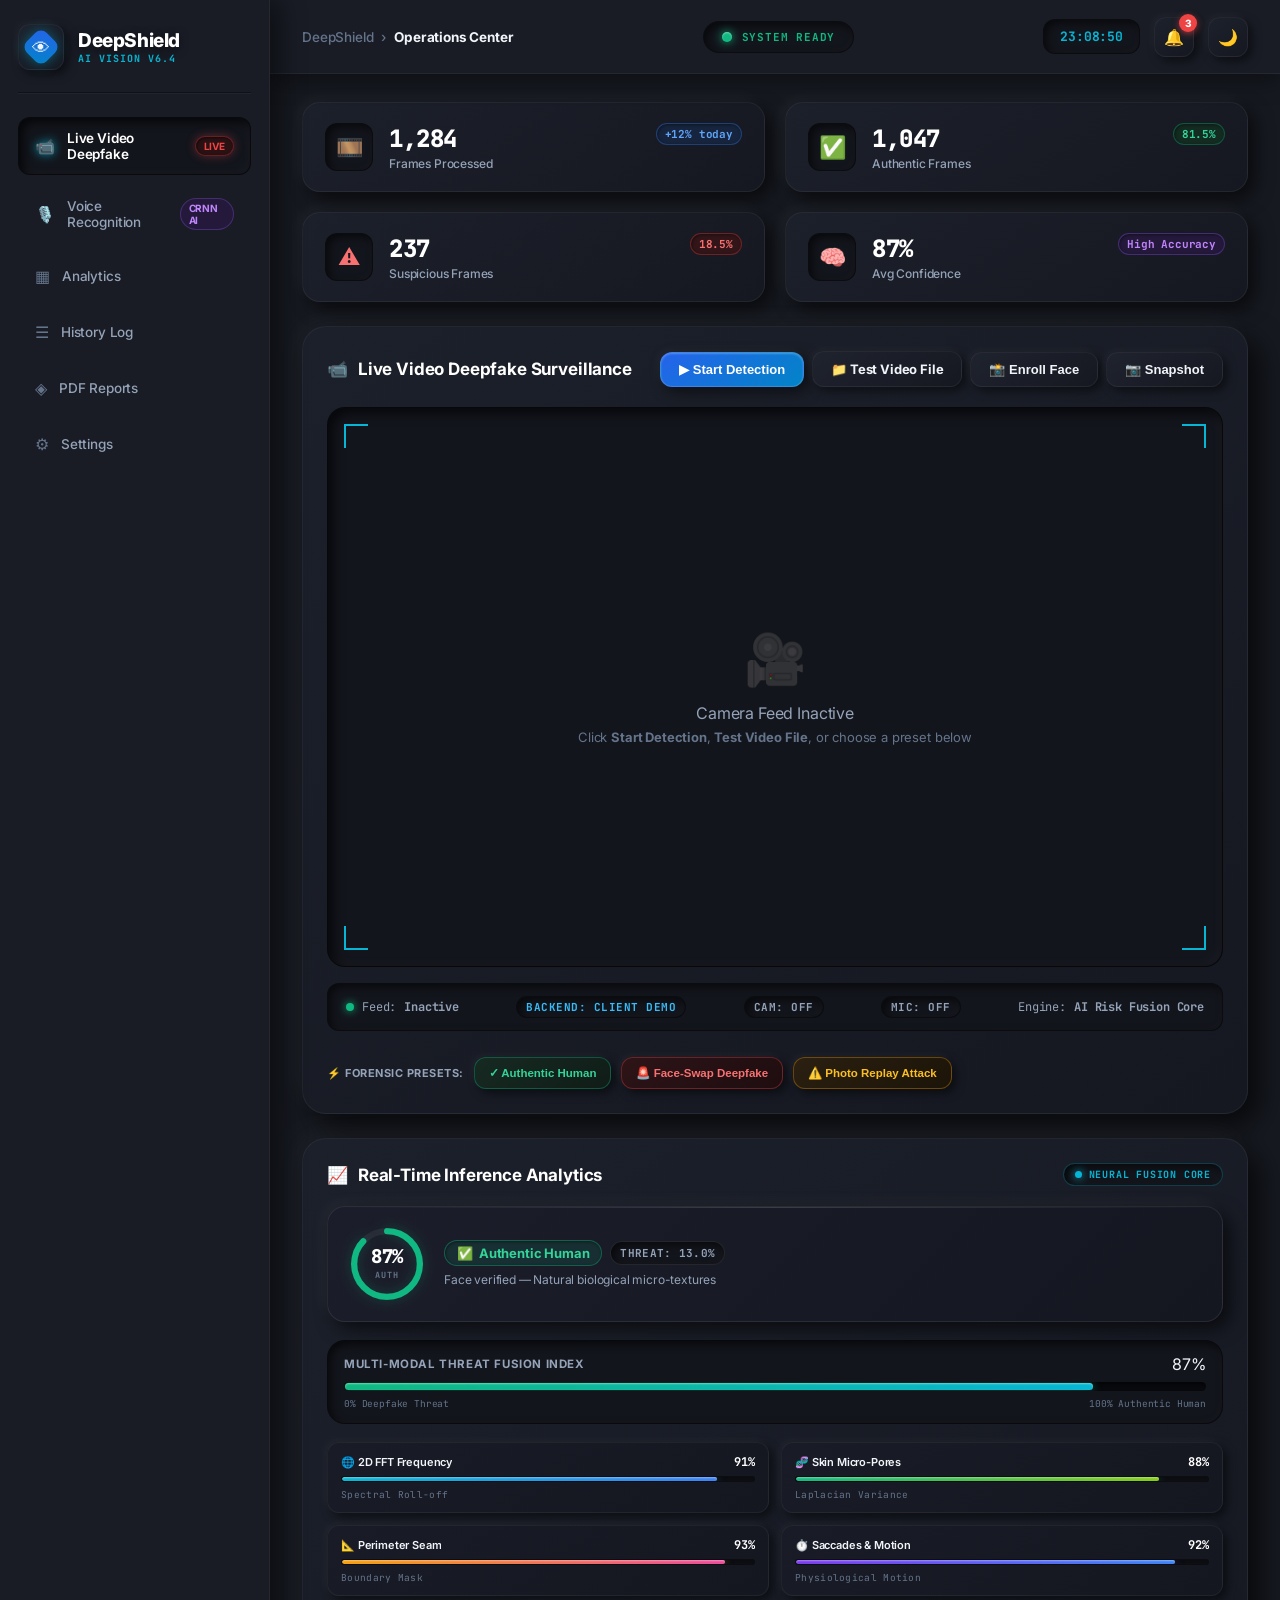
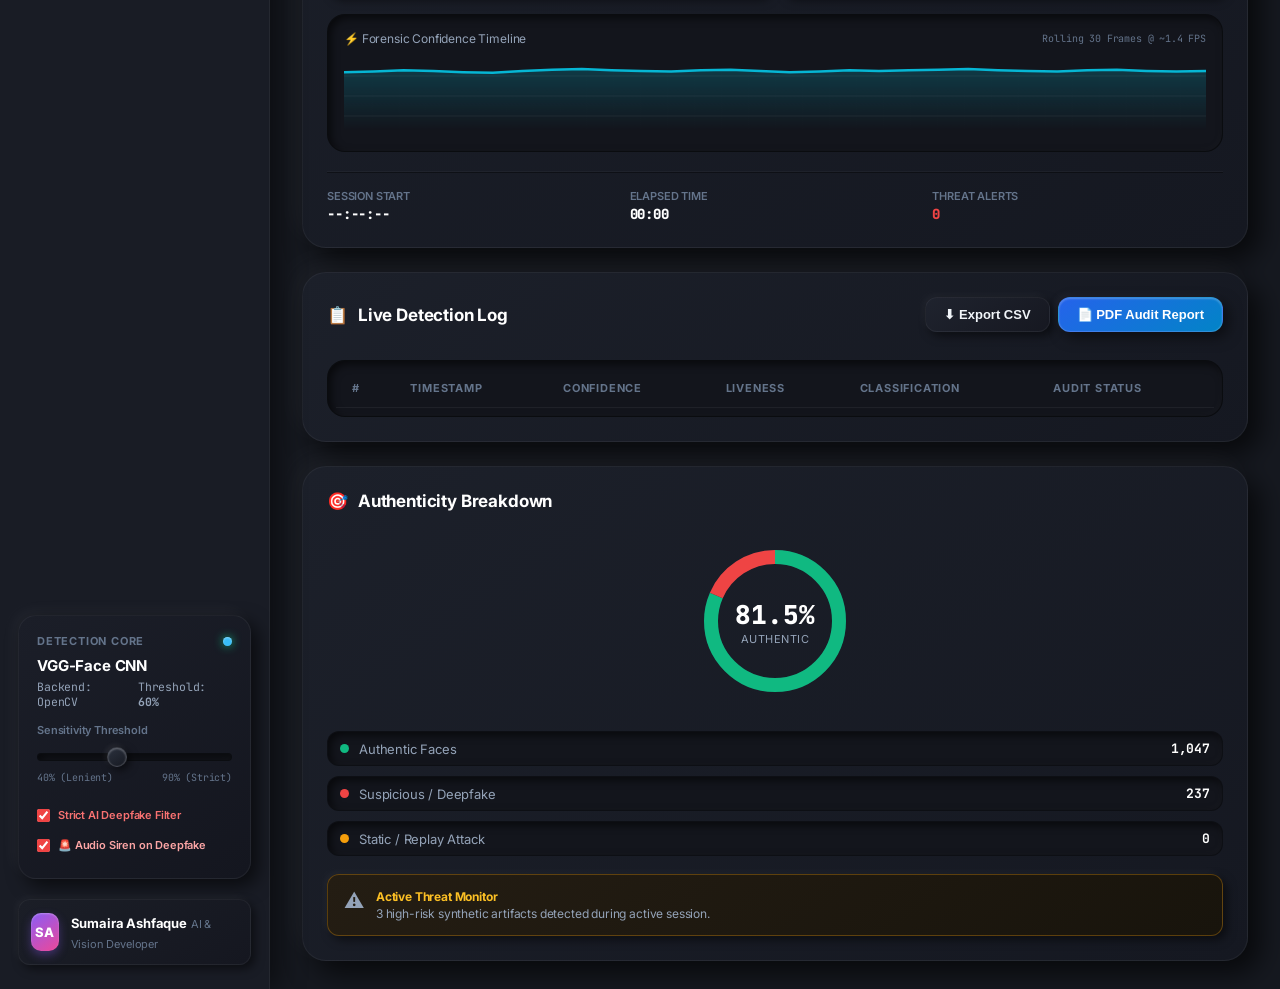
==== commit 51a6e422: "feat(voice): enhance Voice Recognition Studio with multi-mode visualizer, dB meter, 5s recorder, 6-q" ====
--- a/Real-time-Deepfake-Detection-in-video-calls-main/Frontend/index.html
+++ b/Real-time-Deepfake-Detection-in-video-calls-main/Frontend/index.html
@@ -501,15 +501,21 @@
 
         <!-- ===== SECTION 2: DEDICATED VOICE RECOGNITION STUDIO ===== -->
         <div class="voice-section-container" id="voice-recognition-section" style="display: none;">
-          <div class="voice-hero-banner">
+          <div class="voice-hero-banner" style="border-color: rgba(167, 139, 250, 0.35); background: linear-gradient(135deg, rgba(30, 27, 75, 0.7) 0%, rgba(15, 23, 42, 0.85) 100%);">
             <div class="voice-hero-content">
-              <div class="voice-badge">🎙️ NEURAL AUDIO FORENSICS</div>
-              <h2>Voice Recognition & Audio Deepfake Analysis</h2>
-              <p>Powered by trained ResNet18 + Bi-GRU + Attention Pooling neural network (best_model10.pth) trained on ASVspoof speech fraud datasets.</p>
-            </div>
-            <div class="voice-model-badge">
-              <span>CRNN Architecture</span>
-              <strong>Active & Loaded</strong>
+              <div class="voice-badge" style="color: #c084fc;">🎙️ NEURAL ACOUSTIC FORENSIC LAB</div>
+              <h2>Voice Recognition & Audio Deepfake Analysis Studio</h2>
+              <p>Dual-stage forensic speech verification combining raw acoustic wave perturbation analysis with deep representations from PyTorch <strong>ResNet-18 + Bi-GRU + Attention Pooling</strong> (checkpoint <code>best_model10.pth</code>), calibrated against the ASVspoof 2021 speech fraud benchmark.</p>
+              <div class="voice-specs-chips" style="display: flex; gap: 10px; margin-top: 14px; flex-wrap: wrap;">
+                <span class="vspec-chip">🧠 ResNet18-BiGRU-Attn</span>
+                <span class="vspec-chip">⚡ 16 kHz / 128 Mel Bins</span>
+                <span class="vspec-chip">🛡️ Vocoder Discontinuity Filter</span>
+                <span class="vspec-chip">⏱️ Real-Time Inference: &lt; 40ms</span>
+              </div>
+            </div>
+            <div class="voice-model-badge" style="border-color: rgba(167, 139, 250, 0.4); background: rgba(167, 139, 250, 0.1);">
+              <span style="color: #94a3b8;">Neural Architecture</span>
+              <strong style="color: #c084fc;">best_model10.pth Active</strong>
             </div>
           </div>
 
@@ -519,19 +525,45 @@
               <div class="panel-header">
                 <div class="panel-title">
                   <span class="panel-title-icon">🔊</span>
-                  Live Microphone Voice Authenticity
+                  Live Microphone Acoustic Forensics
                 </div>
                 <div class="panel-actions">
                   <button class="panel-btn" id="voice-mic-toggle">🎙️ Start Voice Analysis</button>
+                  <button class="panel-btn panel-btn-outline" id="voice-record-btn" title="Record a 5-second vocal sample and analyze">
+                    <span class="rec-dot"></span> <span id="voice-record-text">🔴 Record 5s Clip</span>
+                  </button>
+                </div>
+              </div>
+
+              <!-- Visualizer Mode Controls Bar -->
+              <div class="voice-viz-toolbar">
+                <div class="voice-viz-mode-group">
+                  <span class="vtm-label">Display Mode:</span>
+                  <button class="viz-mode-btn active" id="vmode-spectrum" data-mode="spectrum">📊 FFT Equalizer</button>
+                  <button class="viz-mode-btn" id="vmode-wave" data-mode="wave">🌊 Oscilloscope</button>
+                  <button class="viz-mode-btn" id="vmode-spectrogram" data-mode="spectrogram">🧬 Spectrogram</button>
+                </div>
+                <div class="voice-pitch-badge" id="voice-pitch-badge">
+                  <span>Pitch (F₀): <strong id="voice-pitch-val">-- Hz</strong></span>
                 </div>
               </div>
 
               <!-- Audio Waveform / Spectrum Visualizer -->
               <div class="voice-visualizer-wrap">
-                <canvas id="voice-spectrum-canvas" width="600" height="140"></canvas>
+                <canvas id="voice-spectrum-canvas" width="640" height="150"></canvas>
                 <div class="voice-spectrum-overlay">
-                  <span id="voice-mic-status">Mic Inactive — Press Start Voice Analysis</span>
-                </div>
+                  <span id="voice-mic-status">Mic Inactive — Press Start Voice Analysis or Record 5s</span>
+                </div>
+              </div>
+
+              <!-- Real-time Decibel / Volume Level Meter -->
+              <div class="voice-meter-row">
+                <span class="vmr-label">Input Level:</span>
+                <div class="db-meter-track">
+                  <div class="db-meter-bar" id="voice-db-bar" style="width: 0%;"></div>
+                </div>
+                <span class="db-meter-val" id="voice-db-val">-∞ dB</span>
+                <span class="db-meter-clip" id="voice-db-clip" title="Signal Clip Indicator">CLIP</span>
               </div>
 
               <!-- Live Voice Threat Verdict Banner -->
@@ -544,27 +576,43 @@
                 <div class="voice-score-pill" id="voice-score-pill">--% AUTHENTIC</div>
               </div>
 
-              <!-- Live Acoustic Forensic Metrics -->
+              <!-- Live Acoustic Forensic 6-Quadrant Matrix -->
               <div class="voice-metrics-grid">
                 <div class="vm-card">
                   <div class="vm-card-title">Spectral Consistency</div>
                   <div class="vm-card-val" id="vm-spectral">Standby</div>
                   <div class="vm-card-bar"><div class="vm-bar-inner" id="vmb-spectral" style="width: 50%"></div></div>
+                  <span class="vm-card-sub">Nyquist roll-off &gt; 8kHz</span>
                 </div>
                 <div class="vm-card">
-                  <div class="vm-card-title">Pitch Micro-Tremor</div>
+                  <div class="vm-card-title">Pitch Micro-Tremor (F₀)</div>
                   <div class="vm-card-val" id="vm-pitch">Standby</div>
                   <div class="vm-card-bar"><div class="vm-bar-inner" id="vmb-pitch" style="width: 50%"></div></div>
+                  <span class="vm-card-sub">Glottal Jitter &amp; Shimmer</span>
                 </div>
                 <div class="vm-card">
                   <div class="vm-card-title">Vocoder Phase Coherence</div>
                   <div class="vm-card-val" id="vm-phase">Standby</div>
                   <div class="vm-card-bar"><div class="vm-bar-inner" id="vmb-phase" style="width: 50%"></div></div>
+                  <span class="vm-card-sub">Phase inversion artifacts</span>
                 </div>
                 <div class="vm-card">
                   <div class="vm-card-title">Bi-GRU Temporal Flow</div>
                   <div class="vm-card-val" id="vm-gru">Standby</div>
                   <div class="vm-card-bar"><div class="vm-bar-inner" id="vmb-gru" style="width: 50%"></div></div>
+                  <span class="vm-card-sub">Forward-backward continuity</span>
+                </div>
+                <div class="vm-card">
+                  <div class="vm-card-title">MFCC Cepstral Distance</div>
+                  <div class="vm-card-val" id="vm-mfcc">Standby</div>
+                  <div class="vm-card-bar"><div class="vm-bar-inner" id="vmb-mfcc" style="width: 50%; background: linear-gradient(90deg, #3b82f6, #8b5cf6);"></div></div>
+                  <span class="vm-card-sub">13-band Mel filterbanks</span>
+                </div>
+                <div class="vm-card">
+                  <div class="vm-card-title">Harmonic Naturalness</div>
+                  <div class="vm-card-val" id="vm-harmonic">Standby</div>
+                  <div class="vm-card-bar"><div class="vm-bar-inner" id="vmb-harmonic" style="width: 50%; background: linear-gradient(90deg, #10b981, #06b6d4);"></div></div>
+                  <span class="vm-card-sub">HNR vocal tract resonance</span>
                 </div>
               </div>
             </div>
@@ -574,38 +622,46 @@
               <div class="panel-header">
                 <div class="panel-title">
                   <span class="panel-title-icon">📁</span>
-                  Voice File Deepfake Recognition
+                  Voice File Deepfake Recognition & Testing Lab
                 </div>
               </div>
 
               <div class="voice-upload-zone" id="voice-drop-zone">
                 <div class="voice-upload-icon">🎧</div>
                 <div class="voice-upload-text">Upload audio file for neural deepfake inspection</div>
-                <div class="voice-upload-sub">Supports WAV, MP3, M4A, OGG, WebM up to 50MB</div>
+                <div class="voice-upload-sub">Drag &amp; drop WAV, MP3, M4A, OGG, WebM up to 50MB</div>
                 <label class="panel-btn" for="voice-file-input" style="cursor: pointer; margin-top: 14px;">
                   📂 Choose Audio File
                 </label>
                 <input type="file" id="voice-file-input" accept="audio/*" style="display: none;" />
               </div>
 
-              <!-- Sample Testing Presets -->
+              <!-- Expanded 4 Forensic Testing Presets -->
               <div class="voice-preset-row">
-                <span class="preset-label">Quick Test Presets:</span>
-                <button class="preset-btn preset-real" id="preset-real-audio">✓ Test Authentic Speech</button>
-                <button class="preset-btn preset-fake" id="preset-fake-audio">🚨 Test AI Cloned Speech</button>
+                <span class="preset-label">⚡ Forensic Presets:</span>
+                <button class="preset-btn preset-real" id="preset-real-audio" title="Test authentic natural human voice">✓ Authentic Speech</button>
+                <button class="preset-btn preset-fake" id="preset-fake-audio" title="Test ElevenLabs synthetic cloned speech">🚨 ElevenLabs Clone</button>
+                <button class="preset-btn preset-amber" id="preset-rvc-audio" title="Test RVC / So-VITS timbre-swap deepfake">🎭 RVC Timbre Swap</button>
+                <button class="preset-btn preset-amber" id="preset-replay-audio" title="Test narrowband telephone audio replay">📻 Replay Telephony</button>
               </div>
 
               <!-- File Prediction Result Card -->
               <div class="voice-file-result" id="voice-file-result" style="display: none;">
                 <div class="vfr-header">
-                  <span id="vfr-filename">sample.wav</span>
+                  <div class="vfr-title-wrap">
+                    <span id="vfr-filename">sample.wav</span>
+                    <span class="vfr-meta-chip" id="vfr-file-meta">16.0 kHz • Mono</span>
+                  </div>
                   <span class="vfr-badge" id="vfr-badge">ANALYSIS COMPLETE</span>
                 </div>
+
                 <!-- Interactive Audio Player -->
                 <div class="vfr-audio-player-wrap" style="margin-top: 10px;">
                   <audio id="voice-audio-player" controls style="width: 100%; border-radius: 8px; outline: none;"></audio>
                 </div>
-                <div class="vfr-body" style="margin-top: 10px;">
+
+                <!-- File Classification Metric Summary -->
+                <div class="vfr-body" style="margin-top: 14px;">
                   <div class="vfr-metric-row">
                     <span>Neural Classification:</span>
                     <strong id="vfr-label">Real Human Voice</strong>
@@ -619,8 +675,103 @@
                     <strong id="vfr-threat" style="color: #ef4444;">5.8%</strong>
                   </div>
                 </div>
-                <div class="vfr-reasons" id="vfr-reasons" style="margin-top: 10px; font-size: 11px; color: #94a3b8; line-height: 1.5;"></div>
-              </div>
+
+                <!-- Temporal Segment Scores Visualization -->
+                <div class="vfr-segments-wrap" id="vfr-segments-wrap" style="margin-top: 14px; padding-top: 12px; border-top: 1px solid var(--border-subtle);">
+                  <div style="display: flex; justify-content: space-between; font-size: 11px; color: var(--text-muted); margin-bottom: 6px;">
+                    <span>Temporal 4-Sec Window Segment Risk:</span>
+                    <span id="vfr-segments-count">1 Window Analyzed</span>
+                  </div>
+                  <div class="vfr-segments-bars" id="vfr-segments-bars" style="display: flex; gap: 4px; height: 18px;">
+                    <!-- Populated dynamically -->
+                  </div>
+                </div>
+
+                <div class="vfr-reasons" id="vfr-reasons" style="margin-top: 12px; font-size: 11px; color: #94a3b8; line-height: 1.6;"></div>
+
+                <!-- Result Actions Bar -->
+                <div class="vfr-actions-row" style="display: flex; justify-content: flex-end; gap: 10px; margin-top: 14px; padding-top: 12px; border-top: 1px solid var(--border-subtle);">
+                  <button class="panel-btn panel-btn-outline" id="voice-export-json">📄 Export Acoustic JSON</button>
+                </div>
+              </div>
+            </div>
+          </div>
+
+          <!-- ===== NEURAL PIPELINE ARCHITECTURE CARD ===== -->
+          <div class="glass-panel voice-pipeline-panel" style="margin-top: 4px;">
+            <div class="panel-header">
+              <div class="panel-title">
+                <span class="panel-title-icon">🧬</span>
+                Neural Acoustic Forensic Architecture &amp; Processing Pipeline
+              </div>
+              <span class="mini-tag" style="color: #a78bfa;">PyTorch TorchScript Core</span>
+            </div>
+            <div class="pipeline-flow-grid">
+              <div class="pf-step">
+                <div class="pf-step-num">01</div>
+                <div class="pf-step-icon">🎙️</div>
+                <div class="pf-step-title">Audio Resampling</div>
+                <div class="pf-step-desc">16 kHz 16-bit Mono PCM, 4-sec window slicing</div>
+              </div>
+              <div class="pf-arrow">➜</div>
+              <div class="pf-step">
+                <div class="pf-step-num">02</div>
+                <div class="pf-step-icon">🎼</div>
+                <div class="pf-step-title">Log-Mel Filterbanks</div>
+                <div class="pf-step-desc">128 Mel Bins, 2048 FFT window, 512 hop length</div>
+              </div>
+              <div class="pf-arrow">➜</div>
+              <div class="pf-step">
+                <div class="pf-step-num">03</div>
+                <div class="pf-step-icon">🧠</div>
+                <div class="pf-step-title">ResNet-18 Backbone</div>
+                <div class="pf-step-desc">2D Residual convolution blocks, ImageNet normalization</div>
+              </div>
+              <div class="pf-arrow">➜</div>
+              <div class="pf-step">
+                <div class="pf-step-num">04</div>
+                <div class="pf-step-icon">🔄</div>
+                <div class="pf-step-title">Bi-GRU Temporal</div>
+                <div class="pf-step-desc">Bidirectional recurrent layers tracking phoneme shifts</div>
+              </div>
+              <div class="pf-arrow">➜</div>
+              <div class="pf-step">
+                <div class="pf-step-num">05</div>
+                <div class="pf-step-icon">👁️</div>
+                <div class="pf-step-title">Self-Attention Head</div>
+                <div class="pf-step-desc">Weighted temporal pooling into binary synthetic threat score</div>
+              </div>
+            </div>
+          </div>
+
+          <!-- ===== RECENT VOICE INSPECTIONS AUDIT LOG ===== -->
+          <div class="glass-panel voice-history-panel" style="margin-top: 4px;">
+            <div class="panel-header">
+              <div class="panel-title">
+                <span class="panel-title-icon">📋</span>
+                Session Voice Forensic Log
+              </div>
+              <div class="panel-actions">
+                <button class="panel-btn panel-btn-outline" id="voice-clear-log">Clear Session Log</button>
+              </div>
+            </div>
+            <div class="log-table-wrap">
+              <table class="log-table" id="voice-history-table">
+                <thead>
+                  <tr>
+                    <th>#</th>
+                    <th>Timestamp</th>
+                    <th>Audio Sample</th>
+                    <th>Authenticity</th>
+                    <th>Threat Risk</th>
+                    <th>Classification</th>
+                    <th>Forensic Status</th>
+                  </tr>
+                </thead>
+                <tbody id="voice-history-tbody">
+                  <!-- Dynamically populated -->
+                </tbody>
+              </table>
             </div>
           </div>
         </div> <!-- End #voice-recognition-section -->
--- a/Real-time-Deepfake-Detection-in-video-calls-main/Frontend/style.css
+++ b/Real-time-Deepfake-Detection-in-video-calls-main/Frontend/style.css
@@ -1718,17 +1718,97 @@
   .voice-grid-row { grid-template-columns: 1fr; }
 }
 
+/* Voice Spec Chips in Hero Banner */
+.vspec-chip {
+  display: inline-flex;
+  align-items: center;
+  gap: 6px;
+  padding: 5px 12px;
+  background: rgba(167, 139, 250, 0.1);
+  border: 1px solid rgba(167, 139, 250, 0.25);
+  border-radius: var(--radius-pill);
+  font-size: 11px;
+  font-family: var(--font-mono);
+  color: #c084fc;
+  font-weight: 600;
+}
+
 .voice-panel {
   display: flex;
   flex-direction: column;
-  gap: 18px;
+  gap: 16px;
+}
+
+/* Voice Visualizer Toolbar */
+.voice-viz-toolbar {
+  display: flex;
+  justify-content: space-between;
+  align-items: center;
+  flex-wrap: wrap;
+  gap: 10px;
+}
+
+.voice-viz-mode-group {
+  display: flex;
+  align-items: center;
+  gap: 6px;
+}
+
+.vtm-label {
+  font-size: 10.5px;
+  color: var(--text-muted);
+  font-weight: 700;
+  text-transform: uppercase;
+  letter-spacing: 0.5px;
+  margin-right: 2px;
+}
+
+.viz-mode-btn {
+  padding: 5px 11px;
+  background: var(--neu-surface-inset);
+  border: 1px solid var(--border-subtle);
+  border-radius: var(--radius-sm);
+  color: var(--text-secondary);
+  font-size: 11px;
+  font-weight: 600;
+  cursor: pointer;
+  transition: all 0.2s ease;
+}
+
+.viz-mode-btn:hover {
+  color: #ffffff;
+  border-color: rgba(6, 182, 212, 0.4);
+}
+
+.viz-mode-btn.active {
+  background: linear-gradient(135deg, rgba(6, 182, 212, 0.22), rgba(99, 102, 241, 0.22));
+  color: #38bdf8;
+  border-color: rgba(6, 182, 212, 0.6);
+  box-shadow: 0 0 10px rgba(6, 182, 212, 0.25);
+}
+
+.voice-pitch-badge {
+  display: inline-flex;
+  align-items: center;
+  padding: 4px 10px;
+  background: rgba(15, 23, 42, 0.6);
+  border: 1px solid var(--border-subtle);
+  border-radius: var(--radius-pill);
+  font-size: 11px;
+  font-family: var(--font-mono);
+  color: #94a3b8;
+}
+
+.voice-pitch-badge strong {
+  color: #38bdf8;
+  margin-left: 4px;
 }
 
 /* Oscilloscope Sunken Sound Well */
 .voice-visualizer-wrap {
   position: relative;
   width: 100%;
-  height: 140px;
+  height: 145px;
   background: var(--neu-surface-inset);
   box-shadow: var(--neu-shadow-inset);
   border-radius: var(--radius-md);
@@ -1744,19 +1824,100 @@
 
 .voice-spectrum-overlay {
   position: absolute;
-  top: 12px;
-  left: 14px;
+  top: 10px;
+  left: 12px;
   font-size: 11px;
   font-family: var(--font-mono);
   color: #94a3b8;
   pointer-events: none;
 }
 
+/* Real-time Decibel / Volume Level Meter */
+.voice-meter-row {
+  display: flex;
+  align-items: center;
+  gap: 12px;
+  padding: 8px 12px;
+  background: var(--neu-surface-inset);
+  border-radius: var(--radius-sm);
+  border: 1px solid rgba(0, 0, 0, 0.4);
+}
+
+.vmr-label {
+  font-size: 10.5px;
+  font-weight: 700;
+  color: var(--text-muted);
+  font-family: var(--font-mono);
+  white-space: nowrap;
+}
+
+.db-meter-track {
+  flex: 1;
+  height: 8px;
+  background: rgba(0, 0, 0, 0.5);
+  border-radius: var(--radius-pill);
+  overflow: hidden;
+  position: relative;
+}
+
+.db-meter-bar {
+  height: 100%;
+  width: 0%;
+  background: linear-gradient(90deg, #10b981 0%, #10b981 65%, #f59e0b 80%, #ef4444 95%);
+  border-radius: var(--radius-pill);
+  transition: width 0.08s ease-out;
+}
+
+.db-meter-val {
+  font-size: 11px;
+  font-family: var(--font-mono);
+  color: #94a3b8;
+  min-width: 48px;
+  text-align: right;
+}
+
+.db-meter-clip {
+  font-size: 9px;
+  font-family: var(--font-mono);
+  font-weight: 800;
+  padding: 2px 6px;
+  border-radius: 4px;
+  background: rgba(239, 68, 68, 0.15);
+  color: #94a3b8;
+  border: 1px solid rgba(239, 68, 68, 0.2);
+}
+
+.db-meter-clip.active {
+  background: #ef4444;
+  color: #ffffff;
+  box-shadow: 0 0 8px #ef4444;
+}
+
+/* Pulsing Record Indicator */
+.rec-dot {
+  display: inline-block;
+  width: 8px;
+  height: 8px;
+  border-radius: 50%;
+  background: #ef4444;
+  margin-right: 6px;
+  box-shadow: 0 0 6px #ef4444;
+}
+
+.rec-recording .rec-dot {
+  animation: pulseRec 0.8s infinite alternate;
+}
+
+@keyframes pulseRec {
+  from { opacity: 0.3; transform: scale(0.9); }
+  to { opacity: 1; transform: scale(1.3); }
+}
+
 .voice-verdict-card {
   display: flex;
   align-items: center;
   gap: 18px;
-  padding: 18px 22px;
+  padding: 16px 20px;
   background: linear-gradient(145deg, #1c202a, #151821);
   box-shadow: var(--neu-shadow-raised-sm);
   border: var(--neu-border);
@@ -1797,8 +1958,8 @@
 
 .voice-metrics-grid {
   display: grid;
-  grid-template-columns: 1fr 1fr;
-  gap: 14px;
+  grid-template-columns: repeat(auto-fit, minmax(170px, 1fr));
+  gap: 12px;
 }
 
 .vm-card {
@@ -1806,7 +1967,7 @@
   box-shadow: var(--neu-shadow-raised-sm);
   border: var(--neu-border);
   border-radius: var(--radius-sm);
-  padding: 14px;
+  padding: 12px 14px;
 }
 
 .vm-card-title {
@@ -1840,6 +2001,14 @@
   transition: width 0.3s ease;
 }
 
+.vm-card-sub {
+  font-size: 9.5px;
+  color: var(--text-muted);
+  display: block;
+  margin-top: 6px;
+  font-family: var(--font-mono);
+}
+
 /* Sunken Voice Drop Zone */
 .voice-upload-zone {
   display: flex;
@@ -2002,6 +2171,145 @@
 
 .vfr-metric-row strong {
   color: #ffffff;
+}
+
+.vfr-title-wrap {
+  display: flex;
+  align-items: center;
+  gap: 10px;
+}
+
+.vfr-meta-chip {
+  font-size: 10px;
+  font-family: var(--font-mono);
+  padding: 2px 8px;
+  background: rgba(6, 182, 212, 0.15);
+  color: #38bdf8;
+  border: 1px solid rgba(6, 182, 212, 0.3);
+  border-radius: var(--radius-pill);
+}
+
+.vfr-segment-pill {
+  flex: 1;
+  height: 100%;
+  border-radius: 3px;
+  transition: transform 0.2s ease;
+  position: relative;
+  cursor: pointer;
+}
+
+.vfr-segment-pill:hover {
+  transform: scaleY(1.3);
+}
+
+/* Pipeline Flow Grid */
+.pipeline-flow-grid {
+  display: flex;
+  align-items: center;
+  justify-content: space-between;
+  gap: 10px;
+  padding: 16px 10px;
+  flex-wrap: wrap;
+}
+
+.pf-step {
+  flex: 1;
+  min-width: 140px;
+  background: linear-gradient(145deg, #181b24, #12141c);
+  border: var(--neu-border);
+  box-shadow: var(--neu-shadow-raised-sm);
+  border-radius: var(--radius-sm);
+  padding: 14px 12px;
+  text-align: center;
+  position: relative;
+  transition: transform 0.2s;
+}
+
+.pf-step:hover {
+  transform: translateY(-2px);
+  border-color: rgba(167, 139, 250, 0.4);
+}
+
+.pf-step-num {
+  font-size: 9px;
+  font-family: var(--font-mono);
+  color: #a78bfa;
+  font-weight: 800;
+  margin-bottom: 4px;
+}
+
+.pf-step-icon {
+  font-size: 22px;
+  margin-bottom: 6px;
+}
+
+.pf-step-title {
+  font-size: 12px;
+  font-weight: 700;
+  color: #ffffff;
+  margin-bottom: 4px;
+}
+
+.pf-step-desc {
+  font-size: 10px;
+  color: var(--text-muted);
+  line-height: 1.35;
+}
+
+.pf-arrow {
+  font-size: 16px;
+  color: #6366f1;
+  font-weight: 800;
+}
+
+/* Light Theme Overrides for Voice Components */
+body.light-theme .vspec-chip {
+  background: rgba(124, 58, 237, 0.08);
+  border-color: rgba(124, 58, 237, 0.2);
+  color: #7c3aed;
+}
+
+body.light-theme .viz-mode-btn {
+  background: #f1f5f9;
+  border-color: #cbd5e1;
+  color: #475569;
+}
+
+body.light-theme .viz-mode-btn.active {
+  background: #e0e7ff;
+  color: #4338ca;
+  border-color: #818cf8;
+}
+
+body.light-theme .voice-pitch-badge {
+  background: #f8fafc;
+  border-color: #cbd5e1;
+  color: #475569;
+}
+
+body.light-theme .voice-meter-row {
+  background: #f1f5f9;
+  border-color: #cbd5e1;
+}
+
+body.light-theme .db-meter-track {
+  background: #e2e8f0;
+}
+
+body.light-theme .pf-step {
+  background: linear-gradient(145deg, #ffffff, #f8fafc);
+  border-color: #e2e8f0;
+  box-shadow: var(--neu-shadow-raised-sm);
+}
+
+body.light-theme .pf-step-title {
+  color: #1e293b;
+}
+
+body.light-theme .vfr-meta-chip {
+  background: #e0f2fe;
+  color: #0284c7;
+  border-color: #bae6fd;
 }
 
 /* ==========================================================================
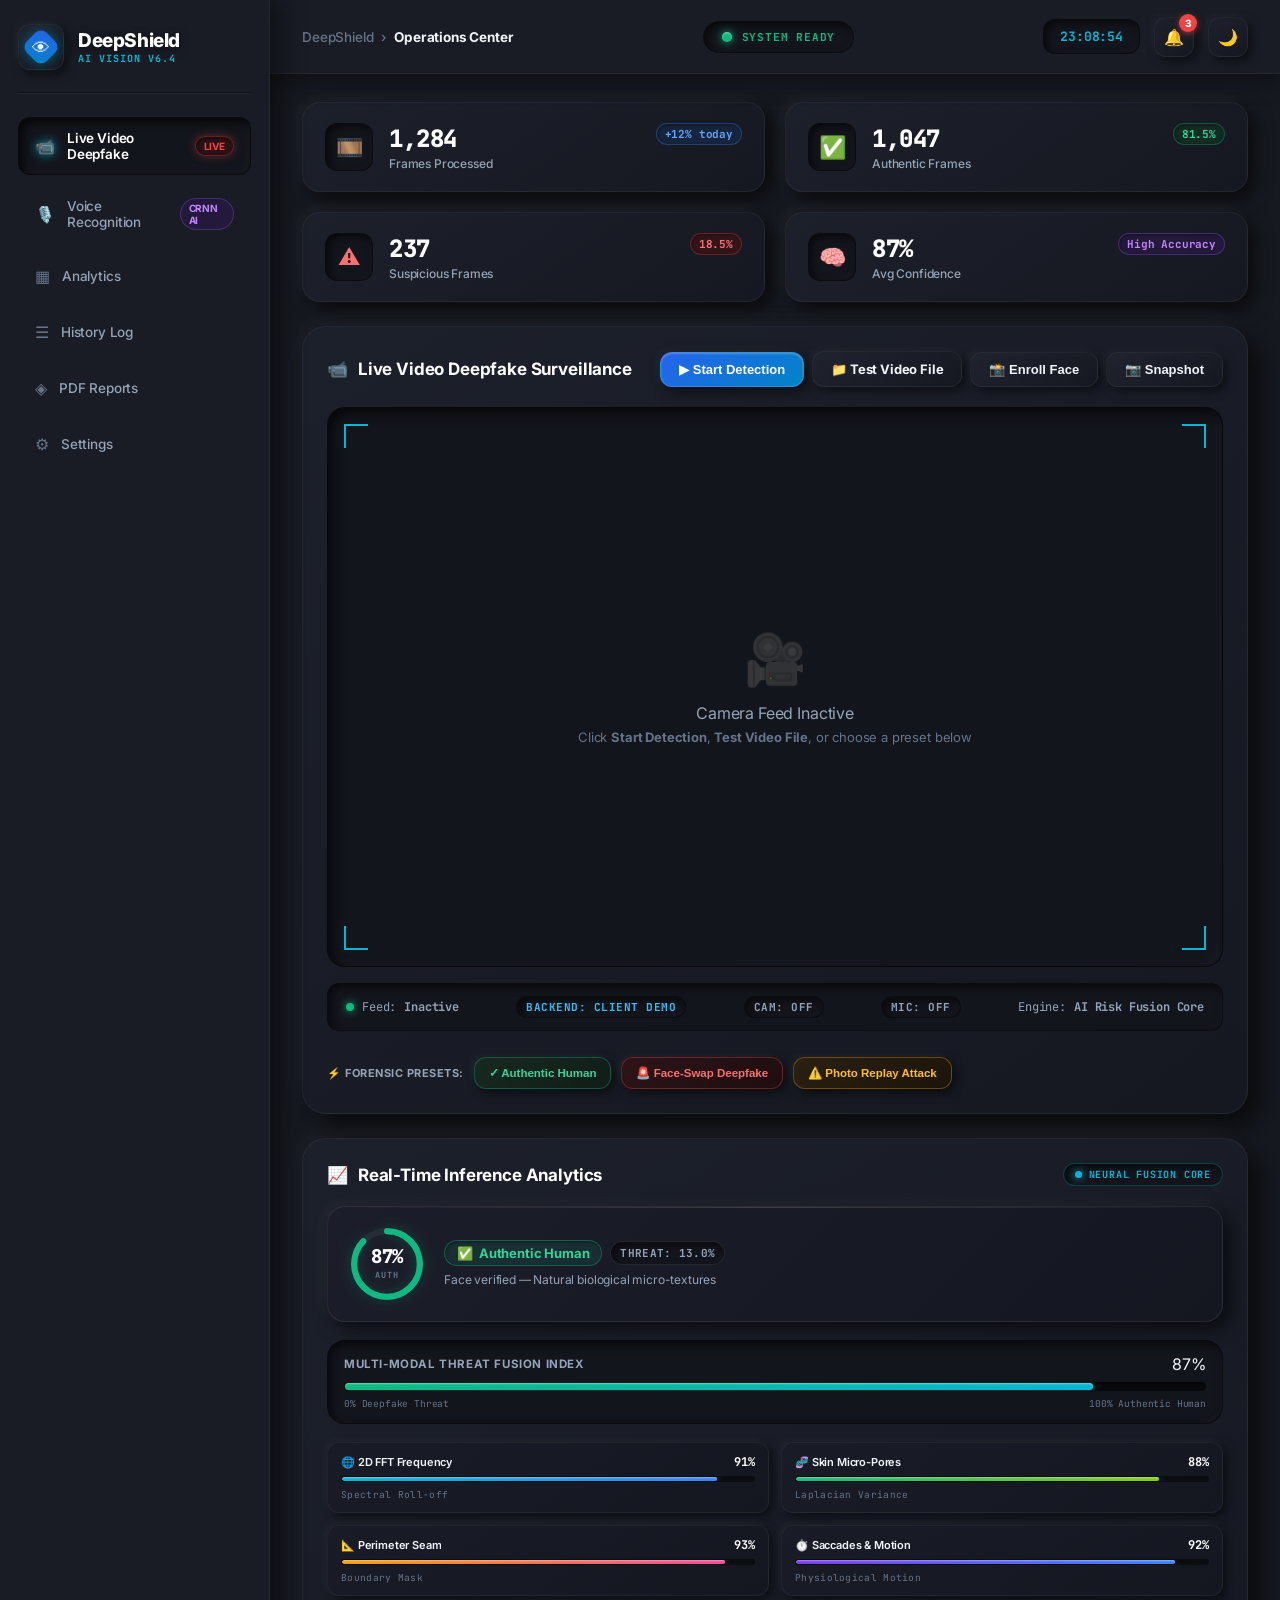
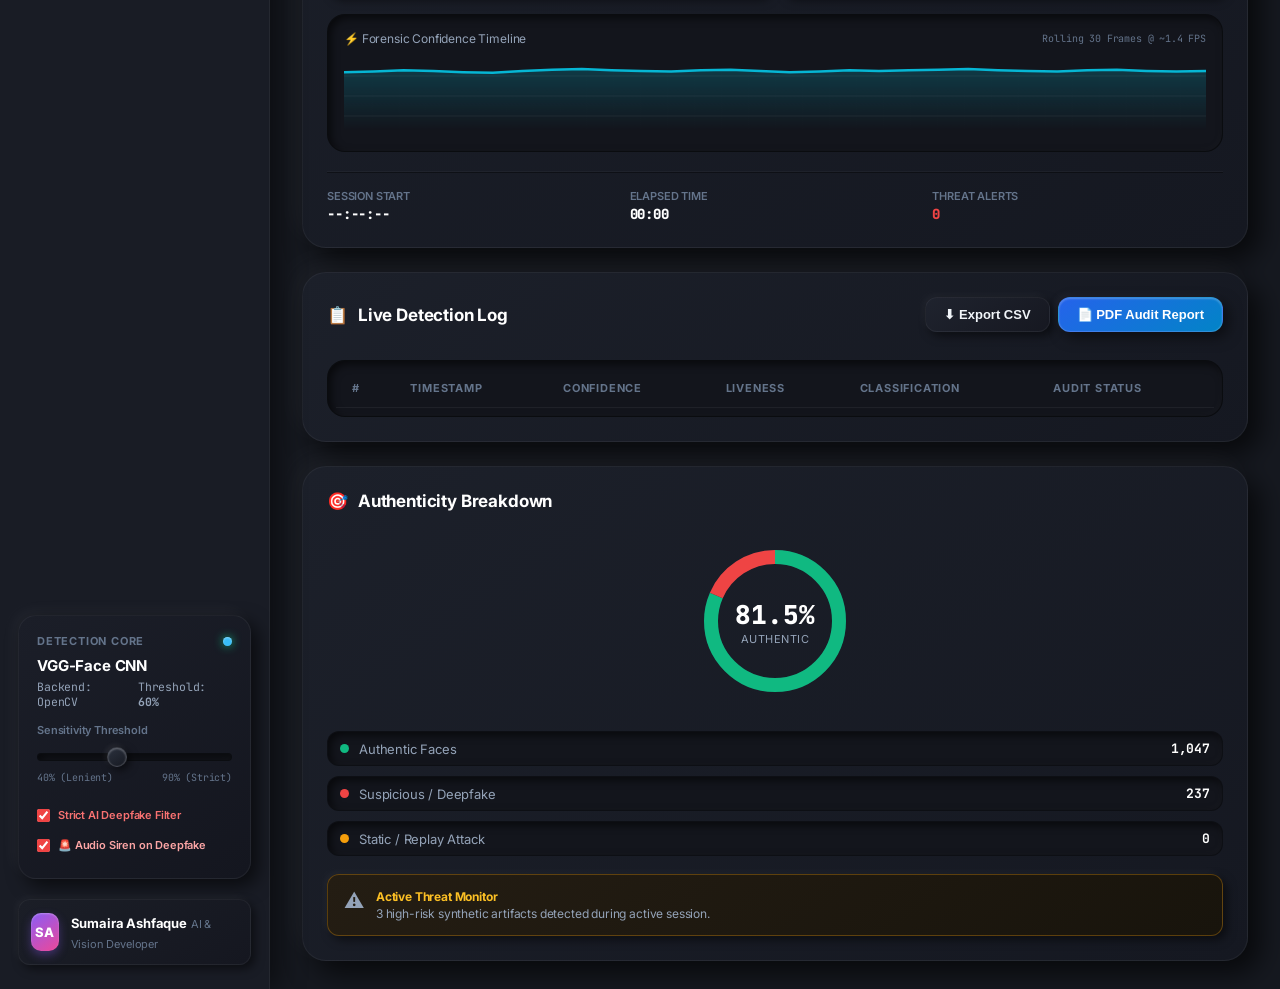
==== commit 7370ff5b: "refactor(settings): remove Backend Core & Data Storage panel and add unified save/reset footer bar" ====
--- a/Real-time-Deepfake-Detection-in-video-calls-main/Frontend/index.html
+++ b/Real-time-Deepfake-Detection-in-video-calls-main/Frontend/index.html
@@ -1080,7 +1080,7 @@
             <div class="voice-hero-content">
               <div class="voice-badge" style="color: #94a3b8;">⚙️ SECURITY & HARDWARE CONTROL</div>
               <h2>System Preferences & Security Architecture</h2>
-              <p>Configure detection sensitivity levels, active hardware interfaces, audio siren alerts, operator metadata, and audit log storage.</p>
+              <p>Configure detection sensitivity levels, active hardware interfaces, audio siren alerts, and operator forensic metadata.</p>
             </div>
             <div class="voice-model-badge" style="border-color: rgba(148, 163, 184, 0.4); background: rgba(148, 163, 184, 0.1);">
               <span style="color: #94a3b8;">Configuration</span>
@@ -1088,7 +1088,7 @@
             </div>
           </div>
 
-          <!-- 4-Panel Neumorphic Settings Grid -->
+          <!-- 3-Panel Neumorphic Settings Grid -->
           <div class="settings-grid" style="display: grid; grid-template-columns: repeat(auto-fit, minmax(440px, 1fr)); gap: 24px;">
 
             <!-- PANEL 1: AI Detection Rules & Thresholds -->
@@ -1224,64 +1224,12 @@
               </div>
             </div>
 
-            <!-- PANEL 4: Incident Data, Storage & Backend Core -->
-            <div class="glass-panel">
-              <div class="panel-title" style="margin-bottom: 18px;">
-                <span class="panel-title-icon">🔌</span>
-                Backend Core & Data Storage
-              </div>
-              <div style="display: flex; flex-direction: column; gap: 14px;">
-                <div>
-                  <label style="display: block; font-size: 12px; color: var(--text-muted); margin-bottom: 6px;">Backend API Base URL</label>
-                  <div style="display: flex; gap: 10px;">
-                    <input type="text" id="settings-api-url" value="http://localhost:8050" style="flex: 1; background: var(--neu-surface-inset); box-shadow: var(--neu-shadow-inset-sm); border: 1px solid rgba(0,0,0,0.3); border-radius: var(--radius-sm); padding: 9px 12px; color: inherit; font-family: var(--font-mono); font-size: 13px;" />
-                    <button class="panel-btn" id="settings-test-api-btn" style="padding: 9px 14px; font-size: 12px;">Ping Core</button>
-                  </div>
-                  <div style="font-size: 11px; color: var(--text-muted); margin-top: 5px; line-height: 1.4;">
-                    Default: <code style="color: var(--accent-purple);">http://localhost:8050</code>. Connected to PyTorch CRNN & OpenCV live forensic engine.
-                  </div>
-                </div>
-
-                <!-- Storage & Cache Stats -->
-                <div style="background: var(--neu-surface-inset); box-shadow: var(--neu-shadow-inset-sm); padding: 12px 14px; border-radius: var(--radius-sm); border: 1px solid rgba(0,0,0,0.15); display: flex; justify-content: space-between; align-items: center;">
-                  <div>
-                    <div style="font-size: 12px; color: var(--text-muted);">Local Incident Storage:</div>
-                    <div style="font-size: 13px; font-weight: 700; color: inherit; margin-top: 2px;" id="settings-storage-stat">Forensic History: Ready</div>
-                  </div>
-                  <div style="display: flex; gap: 8px;">
-                    <button class="panel-btn panel-btn-outline" id="settings-export-json-btn" title="Export raw event telemetry" style="padding: 5px 10px; font-size: 11px;">📥 JSON</button>
-                    <button class="panel-btn panel-btn-outline" id="settings-clear-logs-btn" title="Purge event records" style="padding: 5px 10px; font-size: 11px; color: #ef4444;">🗑️ Clear</button>
-                  </div>
-                </div>
-
-                <!-- Neural Architecture Details -->
-                <div style="background: var(--neu-surface-inset); box-shadow: var(--neu-shadow-inset-sm); padding: 12px 14px; border-radius: var(--radius-sm); border: 1px solid rgba(0,0,0,0.15); font-size: 11.5px; display: flex; flex-direction: column; gap: 6px;">
-                  <div style="display: flex; justify-content: space-between;">
-                    <span style="color: var(--text-muted);">Voice Model Checkpoint:</span>
-                    <strong style="color: #10b981; font-family: var(--font-mono);">best_model10.pth (46.8 MB)</strong>
-                  </div>
-                  <div style="display: flex; justify-content: space-between;">
-                    <span style="color: var(--text-muted);">Neural Architecture:</span>
-                    <strong style="color: var(--accent-purple);">CRNN + Bi-GRU + Attention</strong>
-                  </div>
-                  <div style="display: flex; justify-content: space-between;">
-                    <span style="color: var(--text-muted);">Trainable Parameters:</span>
-                    <strong style="color: inherit; font-family: var(--font-mono);">11,699,714 Parameters</strong>
-                  </div>
-                  <div style="display: flex; justify-content: space-between;">
-                    <span style="color: var(--text-muted);">Liveness & Texture:</span>
-                    <strong style="color: var(--accent-cyan);">2D FFT + Laplacian + Seams</strong>
-                  </div>
-                </div>
-
-                <!-- Save & Reset Action Buttons -->
-                <div style="display: flex; gap: 12px; margin-top: 4px;">
-                  <button class="panel-btn" id="settings-save-btn" style="flex: 1; justify-content: center;">💾 Save Changes</button>
-                  <button class="panel-btn panel-btn-outline" id="settings-reset-btn">↺ Reset</button>
-                </div>
-              </div>
-            </div>
-
+          </div>
+
+          <!-- Universal Settings Save & Reset Actions Bar -->
+          <div style="display: flex; justify-content: flex-end; gap: 12px; margin-top: 4px;">
+            <button class="panel-btn panel-btn-outline" id="settings-reset-btn" style="padding: 10px 20px;">↺ Reset to Defaults</button>
+            <button class="panel-btn" id="settings-save-btn" style="padding: 10px 24px; font-weight: 600;">💾 Save Changes</button>
           </div>
         </div>
 
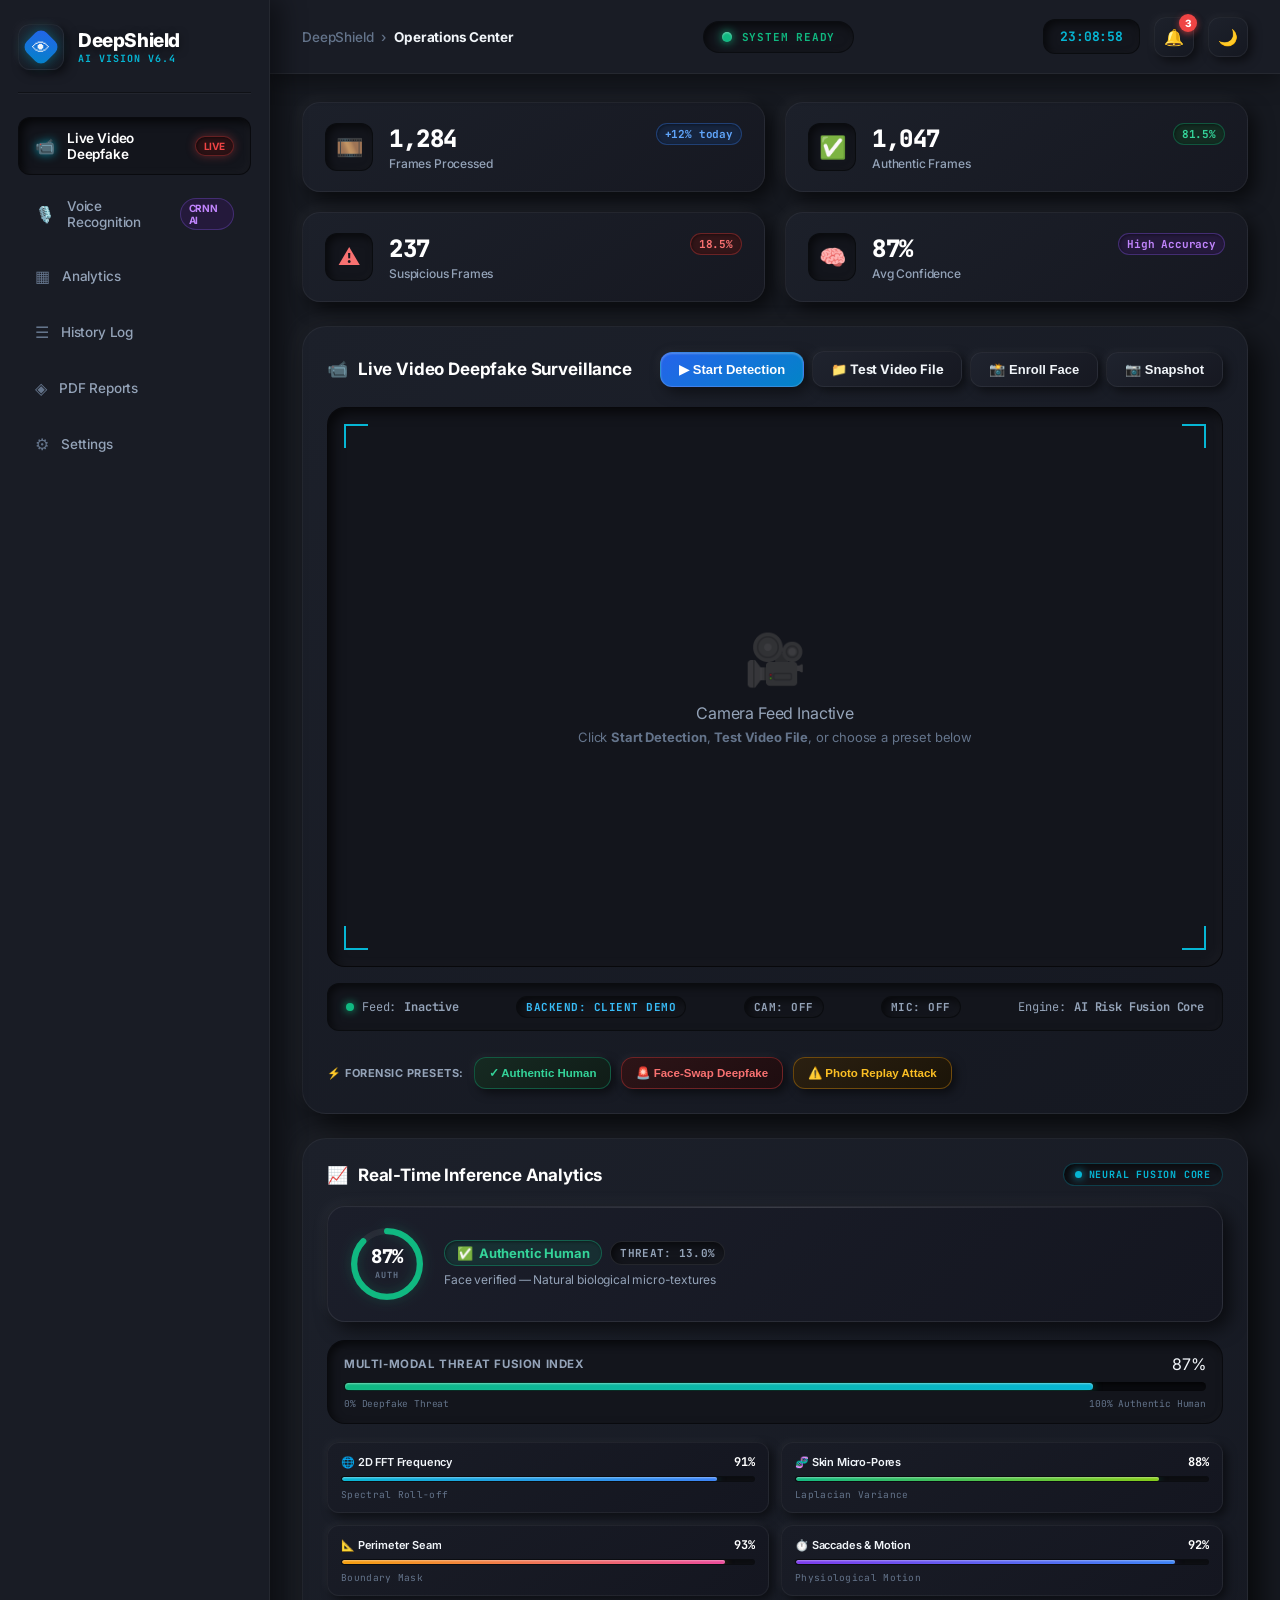
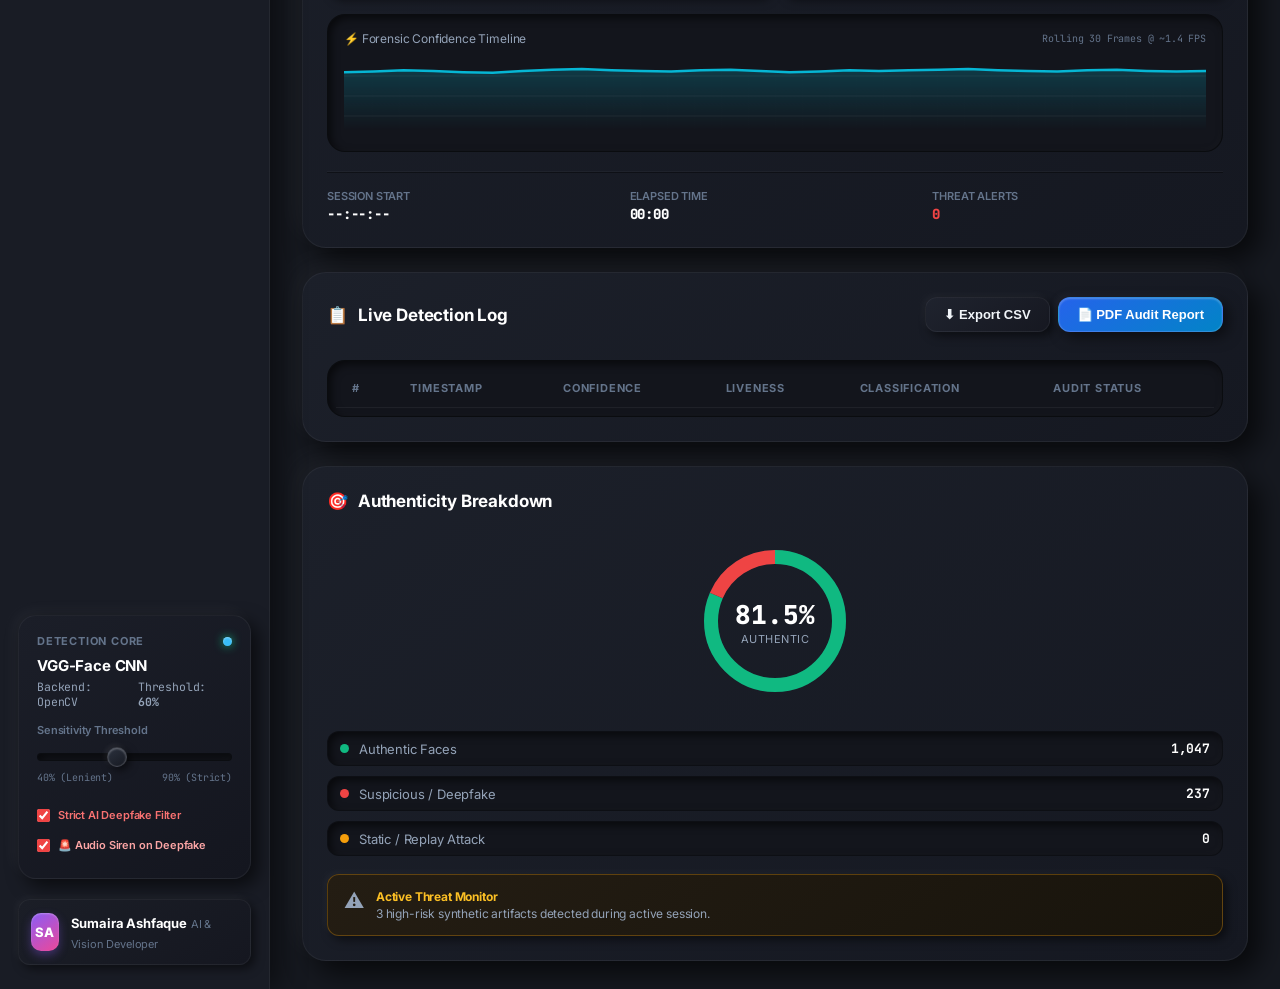
==== commit 0356adf7: "feat(responsive): implement full multi-device responsive design across phones, tablets, and desktops" ====
--- a/Real-time-Deepfake-Detection-in-video-calls-main/Frontend/index.html
+++ b/Real-time-Deepfake-Detection-in-video-calls-main/Frontend/index.html
@@ -29,6 +29,7 @@
           <span class="logo-title">DeepShield</span>
           <span class="logo-sub">AI Vision v6.4</span>
         </div>
+        <button class="sidebar-close-btn" id="sidebar-close-btn" aria-label="Close sidebar menu">✕</button>
       </div>
 
       <nav class="sidebar-nav">
@@ -102,6 +103,7 @@
         </div>
       </div>
     </aside>
+    <div class="sidebar-backdrop" id="sidebar-backdrop"></div>
 
     <!-- ========== MAIN CONTENT AREA ========== -->
     <main class="main-content">
@@ -902,11 +904,11 @@
           </div>
 
           <div class="glass-panel">
-            <div style="display: flex; align-items: center; justify-content: space-between; flex-wrap: wrap; gap: 14px; margin-bottom: 18px;">
-              <div style="display: flex; align-items: center; gap: 10px; flex-grow: 1; max-width: 440px;">
+            <div class="history-filter-toolbar">
+              <div class="history-search-wrap">
                 <input type="text" id="history-search-input" placeholder="🔍 Filter by frame #, timestamp, verdict..." style="width: 100%; background: var(--neu-surface-inset); box-shadow: var(--neu-shadow-inset-sm); border: 1px solid rgba(0,0,0,0.45); border-radius: var(--radius-sm); padding: 10px 16px; color: #fff; font-size: 13px; outline: none; font-family: var(--font-main);" />
               </div>
-              <div style="display: flex; align-items: center; gap: 10px;">
+              <div class="history-filter-actions">
                 <button class="preset-btn preset-real" id="filter-all-logs" style="padding: 8px 14px;">All Events</button>
                 <button class="preset-btn" id="filter-auth-logs" style="background: rgba(16, 185, 129, 0.15); color: #10b981; border-color: rgba(16, 185, 129, 0.3); padding: 8px 14px;">✓ Passed</button>
                 <button class="preset-btn preset-fake" id="filter-sus-logs" style="padding: 8px 14px;">🚨 Flagged</button>
@@ -949,7 +951,7 @@
             </div>
           </div>
 
-          <div style="display: grid; grid-template-columns: 360px 1fr; gap: 24px;">
+          <div class="reports-grid">
             <div class="glass-panel" style="gap: 16px;">
               <div class="panel-title">
                 <span class="panel-title-icon">⚙️</span>
@@ -1010,7 +1012,7 @@
                   </div>
                 </div>
 
-                <div style="display: grid; grid-template-columns: repeat(3, 1fr); gap: 14px; background: #f8fafc; padding: 12px; border-radius: 6px; border: 1px solid #e2e8f0; margin-bottom: 18px; font-size: 12px;">
+                <div class="report-meta-grid" style="display: grid; grid-template-columns: repeat(3, 1fr); gap: 14px; background: #f8fafc; padding: 12px; border-radius: 6px; border: 1px solid #e2e8f0; margin-bottom: 18px; font-size: 12px;">
                   <div><span style="color: #64748b;">Operator:</span> <strong style="display: block;">SecOps Lead / Sumaira</strong></div>
                   <div><span style="color: #64748b;">Core Engine:</span> <strong style="display: block;">FastAPI + OpenCV + CRNN</strong></div>
                   <div><span style="color: #64748b;">Cryptographic Hash:</span> <strong style="display: block; font-family: var(--font-mono); font-size: 10px; color: #0284c7;" id="rep-hash">e3b0c44298fc1c149afbf4c8996fb924</strong></div>
@@ -1089,7 +1091,7 @@
           </div>
 
           <!-- 3-Panel Neumorphic Settings Grid -->
-          <div class="settings-grid" style="display: grid; grid-template-columns: repeat(auto-fit, minmax(440px, 1fr)); gap: 24px;">
+          <div class="settings-grid">
 
             <!-- PANEL 1: AI Detection Rules & Thresholds -->
             <div class="glass-panel">
--- a/Real-time-Deepfake-Detection-in-video-calls-main/Frontend/style.css
+++ b/Real-time-Deepfake-Detection-in-video-calls-main/Frontend/style.css
@@ -2416,28 +2416,544 @@
 }
 
 /* ==========================================================================
-   Responsive Adaptations
+   Responsive Adaptations & Mobile Drawer System
    ========================================================================== */
+
+/* Base Navigation Drawer & Utility Helpers */
+.sidebar-close-btn {
+  display: none;
+  background: var(--neu-surface-inset);
+  box-shadow: var(--neu-shadow-inset-sm);
+  border: 1px solid rgba(255, 255, 255, 0.08);
+  border-radius: 50%;
+  width: 32px;
+  height: 32px;
+  color: var(--text-muted);
+  font-size: 14px;
+  cursor: pointer;
+  align-items: center;
+  justify-content: center;
+  margin-left: auto;
+  transition: all 0.2s ease;
+  flex-shrink: 0;
+}
+
+.sidebar-close-btn:hover {
+  color: #fff;
+  border-color: rgba(239, 68, 68, 0.4);
+}
+
+.sidebar-backdrop {
+  position: fixed;
+  inset: 0;
+  background: rgba(8, 10, 15, 0.75);
+  backdrop-filter: blur(5px);
+  -webkit-backdrop-filter: blur(5px);
+  z-index: 998;
+  opacity: 0;
+  pointer-events: none;
+  transition: opacity 0.3s cubic-bezier(0.16, 1, 0.3, 1);
+}
+
+.sidebar-backdrop.active {
+  opacity: 1;
+  pointer-events: auto;
+}
+
+body.sidebar-drawer-open {
+  overflow: hidden;
+}
+
+/* Reports Grid Base */
+.reports-grid {
+  display: grid;
+  grid-template-columns: 360px 1fr;
+  gap: 24px;
+}
+
+/* History Filter Toolbar Base */
+.history-filter-toolbar {
+  display: flex;
+  align-items: center;
+  justify-content: space-between;
+  flex-wrap: wrap;
+  gap: 14px;
+  margin-bottom: 18px;
+}
+
+.history-search-wrap {
+  display: flex;
+  align-items: center;
+  gap: 10px;
+  flex-grow: 1;
+  max-width: 440px;
+}
+
+.history-filter-actions {
+  display: flex;
+  align-items: center;
+  gap: 10px;
+  flex-wrap: wrap;
+}
+
+/* Global Container Constraints preventing horizontal scroll */
+html, body {
+  overflow-x: hidden;
+  max-width: 100vw;
+  width: 100%;
+}
+
+.app-shell, .main-content {
+  max-width: 100vw;
+  min-width: 0;
+}
+
+/* --------------------------------------------------------------------------
+   Breakpoint 1: Large Desktops & Laptops (<= 1380px)
+   -------------------------------------------------------------------------- */
 @media (max-width: 1380px) {
-  .stats-row { grid-template-columns: repeat(2, minmax(0, 1fr)); }
-  .main-panel-row, .bottom-row { grid-template-columns: 1fr; }
-}
-
-@media (max-width: 768px) {
+  .stats-row {
+    grid-template-columns: repeat(2, minmax(0, 1fr));
+  }
+  .main-panel-row,
+  .bottom-row {
+    grid-template-columns: 1fr;
+  }
+  .reports-grid {
+    grid-template-columns: 340px 1fr;
+  }
+}
+
+/* --------------------------------------------------------------------------
+   Breakpoint 2: Standard Tablets Landscape & Portrait (<= 1024px)
+   -------------------------------------------------------------------------- */
+@media (max-width: 1024px) {
   .sidebar {
     position: fixed;
+    top: 0;
+    left: 0;
     height: 100vh;
+    width: min(320px, 86vw);
+    max-width: 340px;
+    z-index: 1000;
     transform: translateX(-100%);
-  }
+    box-shadow: 18px 0 40px rgba(0, 0, 0, 0.7);
+    overflow-y: auto;
+    -webkit-overflow-scrolling: touch;
+    transition: transform 0.3s cubic-bezier(0.16, 1, 0.3, 1);
+  }
+
   .sidebar.open {
     transform: translateX(0);
   }
+
+  .sidebar-close-btn {
+    display: flex;
+  }
+
   .topbar-menu-btn {
     display: flex;
   }
-  .stats-row { grid-template-columns: 1fr; }
-  .content-area { padding: 18px 16px; }
-  .topbar { padding: 0 16px; }
+
+  .main-content {
+    width: 100%;
+    margin-left: 0;
+  }
+
+  .content-area {
+    padding: 22px 20px;
+    gap: 20px;
+  }
+
+  .topbar {
+    padding: 0 20px;
+  }
+
+  .reports-grid {
+    grid-template-columns: 1fr;
+  }
+
+  .voice-grid-row {
+    grid-template-columns: 1fr;
+  }
+
+  .pipeline-flow-grid {
+    display: grid;
+    grid-template-columns: repeat(auto-fit, minmax(140px, 1fr));
+    gap: 12px;
+  }
+
+  .pf-arrow {
+    display: none;
+  }
+}
+
+/* --------------------------------------------------------------------------
+   Breakpoint 3: Phablets & Mobile Devices (<= 768px)
+   -------------------------------------------------------------------------- */
+@media (max-width: 768px) {
+  .content-area {
+    padding: 16px 14px;
+    gap: 16px;
+  }
+
+  .topbar {
+    padding: 0 14px;
+    height: 58px;
+  }
+
+  .topbar-clock {
+    padding: 6px 10px;
+    font-size: 11.5px;
+  }
+
+  .stats-row {
+    grid-template-columns: repeat(2, minmax(0, 1fr));
+    gap: 12px;
+  }
+
+  .stat-card {
+    padding: 14px 14px;
+    gap: 12px;
+  }
+
+  .stat-icon {
+    width: 40px;
+    height: 40px;
+    font-size: 18px;
+  }
+
+  .stat-value {
+    font-size: 20px;
+  }
+
+  .stat-label {
+    font-size: 11px;
+  }
+
+  .stat-badge {
+    font-size: 9.5px;
+    padding: 2px 6px;
+  }
+
+  .glass-panel {
+    padding: 18px 16px;
+    border-radius: var(--radius-md);
+  }
+
+  .panel-header {
+    flex-direction: column;
+    align-items: stretch;
+    gap: 12px;
+    margin-bottom: 16px;
+  }
+
+  .panel-title {
+    font-size: 15.5px;
+  }
+
+  .panel-actions {
+    display: flex;
+    flex-wrap: wrap;
+    gap: 8px;
+    width: 100%;
+  }
+
+  .panel-actions .panel-btn,
+  .panel-actions label.panel-btn {
+    flex: 1 1 calc(50% - 8px);
+    justify-content: center;
+    font-size: 12px;
+    padding: 8px 10px;
+    text-align: center;
+  }
+
+  .video-meta {
+    padding: 10px 12px;
+    font-size: 11px;
+    gap: 8px 12px;
+  }
+
+  .video-preset-strip {
+    gap: 8px;
+  }
+
+  .video-preset-strip .preset-btn {
+    flex: 1 1 calc(50% - 6px);
+    text-align: center;
+    padding: 7px 10px;
+    font-size: 11px;
+  }
+
+  .voice-hero-banner {
+    flex-direction: column;
+    align-items: stretch;
+    padding: 20px 16px;
+    gap: 14px;
+  }
+
+  .voice-hero-banner h2 {
+    font-size: 17px;
+  }
+
+  .voice-model-badge {
+    align-self: flex-start;
+  }
+
+  .voice-specs-chips {
+    gap: 6px;
+  }
+
+  .vspec-chip {
+    font-size: 10px;
+    padding: 4px 10px;
+  }
+
+  .voice-metrics-grid {
+    grid-template-columns: repeat(2, minmax(0, 1fr));
+    gap: 10px;
+  }
+
+  .vm-card {
+    padding: 10px 12px;
+  }
+
+  .vm-card-val {
+    font-size: 12px;
+  }
+
+  .settings-grid {
+    grid-template-columns: 1fr;
+    gap: 16px;
+  }
+
+  .notification-dropdown {
+    width: min(calc(100vw - 24px), 360px);
+    right: -8px;
+  }
+
+  .modal-card,
+  .enroll-modal-card {
+    width: min(94vw, 560px);
+    padding: 20px 16px;
+    max-height: 90vh;
+    overflow-y: auto;
+  }
+
+  .report-meta-grid {
+    grid-template-columns: 1fr !important;
+    gap: 10px !important;
+  }
+
+  #printable-report-card {
+    padding: 20px 16px !important;
+  }
+
+  .history-filter-toolbar {
+    flex-direction: column;
+    align-items: stretch;
+    gap: 12px;
+  }
+
+  .history-search-wrap {
+    max-width: 100% !important;
+    width: 100%;
+  }
+
+  .history-filter-actions {
+    display: flex;
+    flex-wrap: wrap;
+    gap: 8px;
+    width: 100%;
+  }
+
+  .history-filter-actions button {
+    flex: 1 1 calc(33.33% - 8px);
+    text-align: center;
+    justify-content: center;
+    font-size: 11.5px;
+    padding: 7px 10px;
+  }
+
+  .log-table-wrap {
+    width: 100%;
+    overflow-x: auto;
+    -webkit-overflow-scrolling: touch;
+  }
+
+  .log-table {
+    min-width: 580px;
+  }
+}
+
+/* --------------------------------------------------------------------------
+   Breakpoint 4: Compact Smartphones (<= 480px)
+   -------------------------------------------------------------------------- */
+@media (max-width: 480px) {
+  .topbar {
+    padding: 0 10px;
+    height: 54px;
+  }
+
+  .topbar-left {
+    gap: 8px;
+  }
+
+  .breadcrumb {
+    display: none;
+  }
+
+  .topbar-clock {
+    display: none;
+  }
+
+  .live-indicator {
+    padding: 4px 8px;
+    font-size: 10.5px;
+  }
+
+  .topbar-right {
+    gap: 8px;
+  }
+
+  .topbar-btn {
+    width: 36px;
+    height: 36px;
+    font-size: 14px;
+  }
+
+  .content-area {
+    padding: 12px 8px;
+    gap: 12px;
+  }
+
+  .stats-row {
+    grid-template-columns: 1fr;
+    gap: 10px;
+  }
+
+  .forensic-quad-grid {
+    grid-template-columns: 1fr;
+    gap: 8px;
+  }
+
+  .status-display {
+    flex-direction: column;
+    align-items: center;
+    text-align: center;
+    padding: 16px 12px;
+    gap: 14px;
+  }
+
+  .status-badge-row {
+    justify-content: center;
+  }
+
+  .status-sub {
+    white-space: normal;
+    text-align: center;
+  }
+
+  .voice-viz-toolbar {
+    flex-direction: column;
+    align-items: stretch;
+    gap: 8px;
+  }
+
+  .voice-viz-mode-group {
+    width: 100%;
+    display: flex;
+    gap: 4px;
+  }
+
+  .viz-mode-btn {
+    flex: 1;
+    padding: 6px 4px;
+    font-size: 10.5px;
+    text-align: center;
+  }
+
+  .voice-pitch-badge {
+    align-self: center;
+  }
+
+  .voice-preset-row {
+    display: grid;
+    grid-template-columns: 1fr 1fr;
+    gap: 8px;
+  }
+
+  .voice-preset-row .preset-label {
+    grid-column: 1 / -1;
+  }
+
+  .video-preset-strip {
+    display: grid;
+    grid-template-columns: 1fr 1fr;
+    gap: 8px;
+  }
+
+  .video-preset-strip .preset-label {
+    grid-column: 1 / -1;
+  }
+
+  .video-preset-strip .preset-btn,
+  .voice-preset-row .preset-btn {
+    width: 100%;
+    font-size: 10.5px;
+    padding: 7px 6px;
+  }
+
+  .voice-metrics-grid {
+    grid-template-columns: 1fr;
+  }
+
+  .pipeline-flow-grid {
+    grid-template-columns: 1fr;
+  }
+
+  .session-info {
+    grid-template-columns: 1fr;
+    gap: 8px;
+    text-align: center;
+  }
+
+  .session-info .si-item {
+    align-items: center;
+  }
+
+  .panel-actions .panel-btn,
+  .panel-actions label.panel-btn {
+    flex: 1 1 100%;
+  }
+
+  .enroll-tabs {
+    flex-direction: column;
+    gap: 4px;
+  }
+
+  .modal-actions {
+    flex-direction: column;
+    gap: 8px;
+  }
+
+  .modal-actions .panel-btn {
+    width: 100%;
+    justify-content: center;
+  }
+
+  .history-filter-actions button {
+    flex: 1 1 calc(50% - 6px);
+  }
+
+  #printable-report-card {
+    padding: 14px 10px !important;
+  }
+
+  .notification-dropdown {
+    width: calc(100vw - 16px);
+    right: -4px;
+  }
 }
 
 /* Neumorphic Tactile Accent Glow Mode */
@@ -3511,7 +4027,7 @@
    ========================================================================== */
 .settings-grid {
   display: grid;
-  grid-template-columns: repeat(auto-fit, minmax(420px, 1fr));
+  grid-template-columns: repeat(auto-fit, minmax(min(100%, 360px), 1fr));
   gap: 24px;
 }
 
@@ -3556,4 +4072,21 @@
 
 body.light-theme #settings-storage-stat {
   color: #0f172a;
+}
+
+/* Light Theme overrides for mobile drawer and helpers */
+body.light-theme .sidebar-close-btn {
+  background: #dce4f0;
+  color: #475569;
+  border: 1px solid rgba(0, 0, 0, 0.12);
+  box-shadow: var(--neu-shadow-inset-sm);
+}
+
+body.light-theme .sidebar-close-btn:hover {
+  color: #0f172a;
+  border-color: rgba(239, 68, 68, 0.4);
+}
+
+body.light-theme .sidebar-backdrop {
+  background: rgba(15, 23, 42, 0.5);
 }
